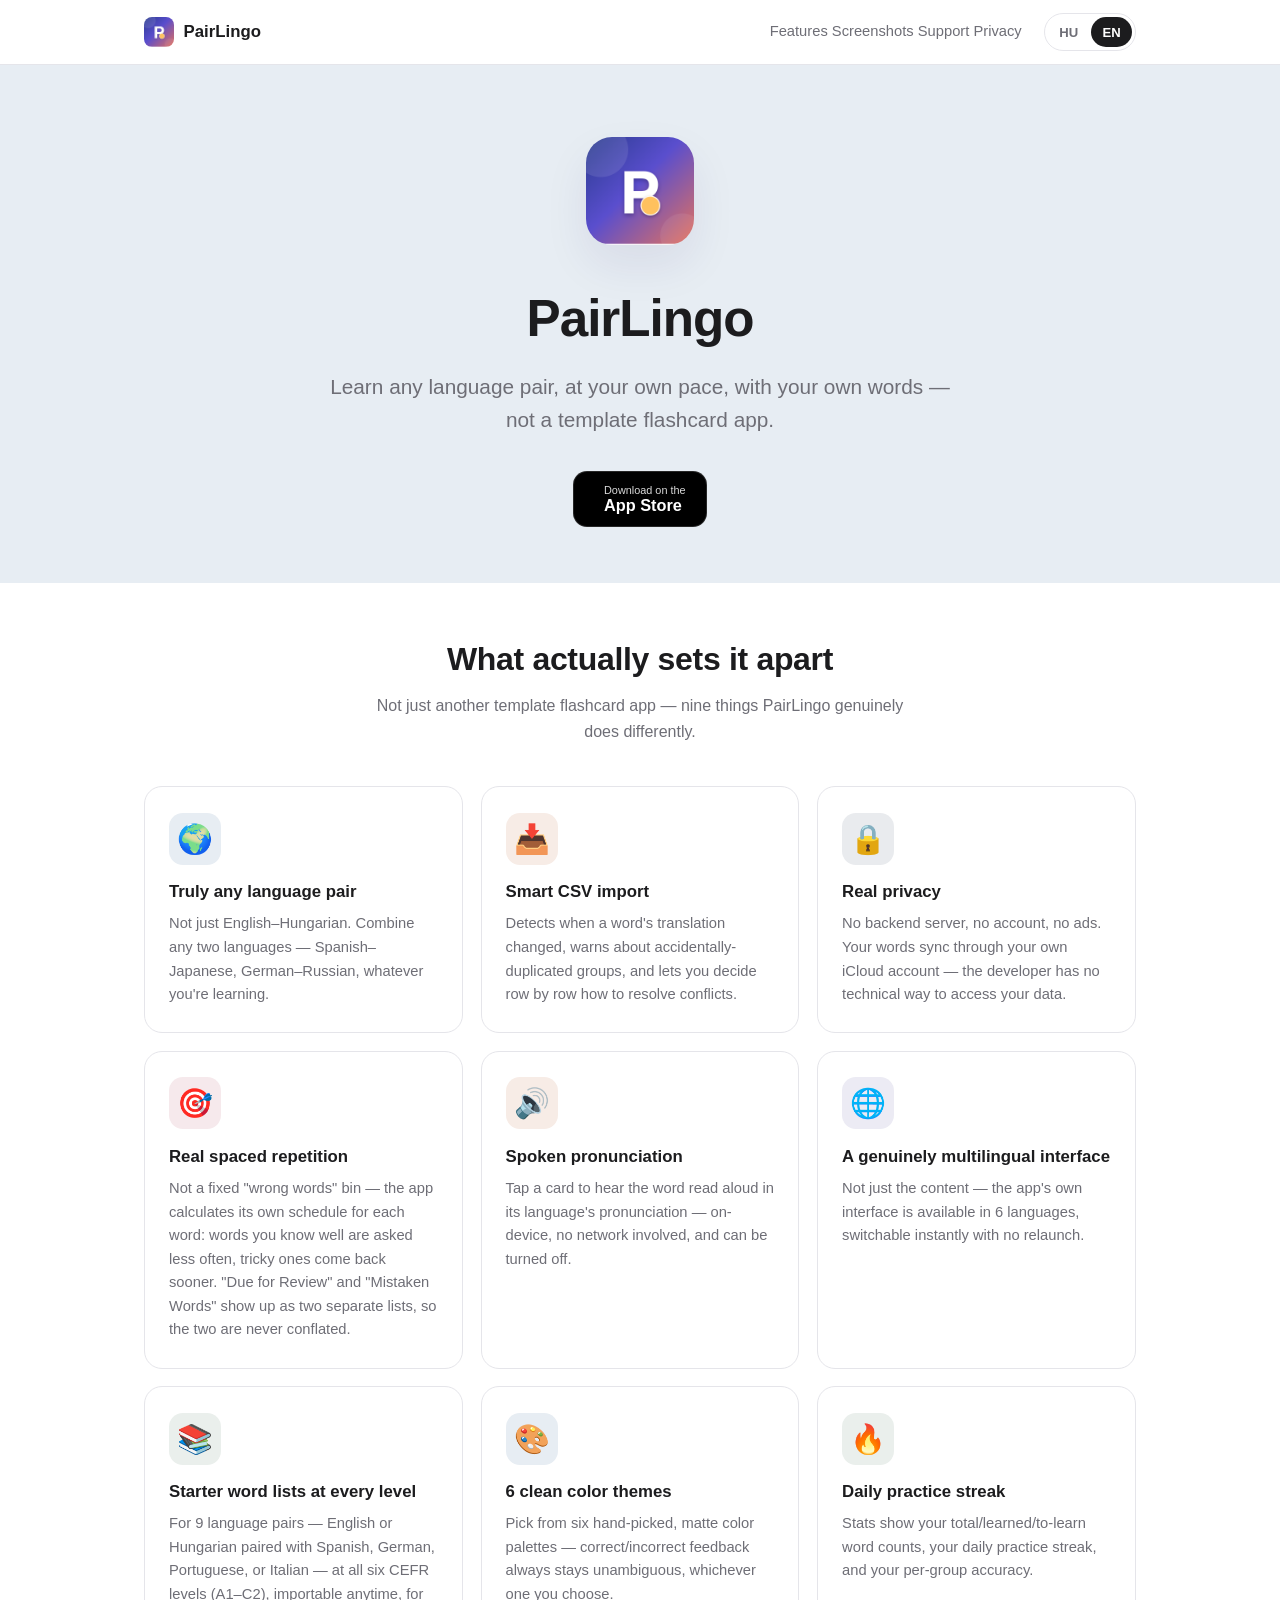
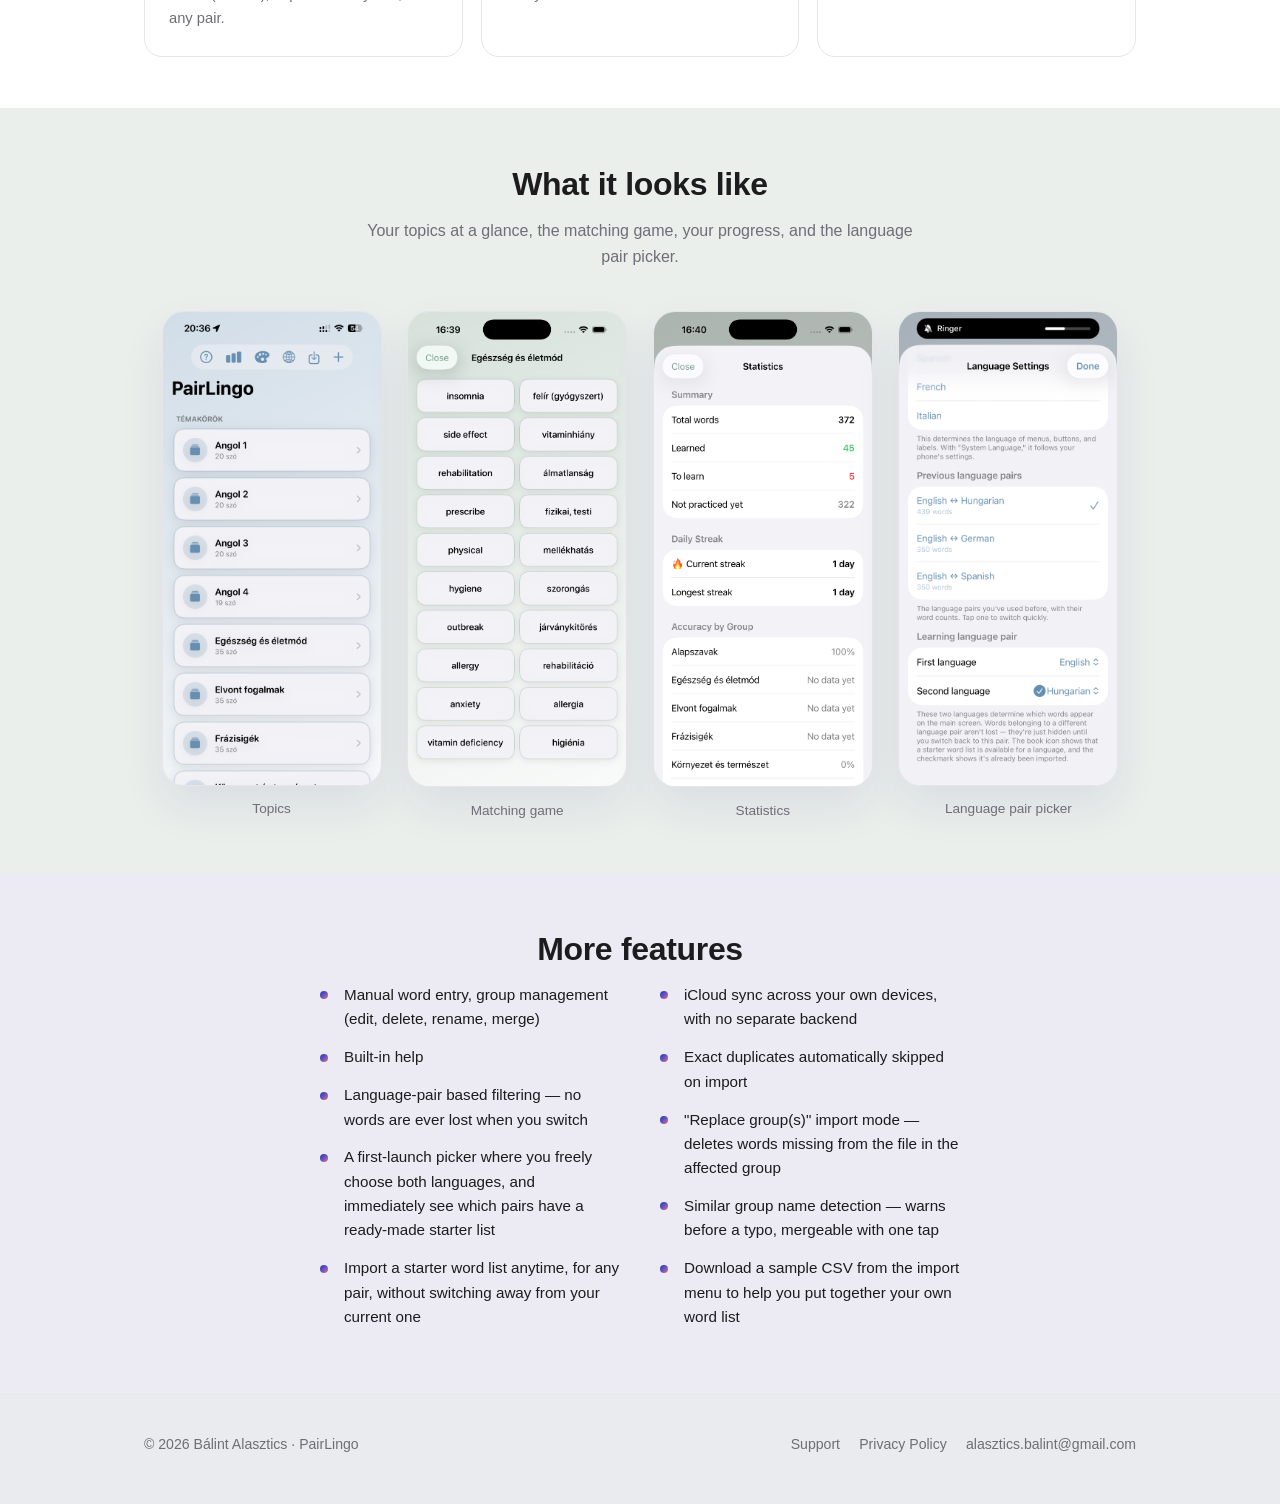
==== index.html @ ece6e03b "Update landing page for 1.3: CEFR levels, dual anchor, anytime import, review split The starter word" ====
<!DOCTYPE html>
<html lang="hu">
<head>
<meta charset="UTF-8">
<meta name="viewport" content="width=device-width, initial-scale=1">
<title>PairLingo — Bármilyen nyelvpár tanulása / Any Language Pair, Your Words</title>
<meta name="description" content="PairLingo: natív iOS szópárosító nyelvtanuló app tetszőleges nyelvpárhoz, saját szavakból. / PairLingo: a native iOS word-matching app for any language pair, built from your own words.">
<link rel="icon" href="assets/icon-1024.png">
<link rel="apple-touch-icon" href="assets/icon-1024.png">
<link rel="stylesheet" href="assets/style.css">
</head>
<body>

<header class="site-header">
  <div class="wrap">
    <a class="brand" href="index.html">
      <img src="assets/icon-1024.png" alt="PairLingo">
      PairLingo
    </a>
    <nav class="site-nav">
      <span class="nav-links">
        <a href="#funkciok"><span data-lang="hu">Funkciók</span><span data-lang="en">Features</span></a>
        <a href="#screenshotok"><span data-lang="hu">Képernyőképek</span><span data-lang="en">Screenshots</span></a>
        <a href="support.html"><span data-lang="hu">Támogatás</span><span data-lang="en">Support</span></a>
        <a href="privacy.html"><span data-lang="hu">Adatvédelem</span><span data-lang="en">Privacy</span></a>
      </span>
      <span class="lang-switch">
        <button data-set-lang="hu">HU</button>
        <button data-set-lang="en">EN</button>
      </span>
    </nav>
  </div>
</header>

<main>

  <section class="hero tint-ocean">
    <div class="wrap">
      <img class="icon" src="assets/icon-1024.png" alt="PairLingo ikon">
      <h1>PairLingo</h1>

      <div data-lang="hu">
        <p class="tagline">Bármilyen nyelvpár tanulása, a saját tempódban, a saját szavaiddal — nem egy sablon szókártya-app.</p>
      </div>
      <div data-lang="en">
        <p class="tagline">Learn any language pair, at your own pace, with your own words — not a template flashcard app.</p>
      </div>

      <div class="badge-row">
        <a class="store-badge" href="https://apps.apple.com/hu/app/pairlingo/id6796365637" target="_blank" rel="noopener">
          <span class="apple-mark"></span>
          <span class="store-text" data-lang="hu">
            <small>Töltsd le</small>
            <strong>az App Store-ból</strong>
          </span>
          <span class="store-text" data-lang="en">
            <small>Download on the</small>
            <strong>App Store</strong>
          </span>
        </a>
      </div>
    </div>
  </section>

  <section id="funkciok">
    <div class="wrap">
      <div data-lang="hu">
        <h2 class="section-title">Amiben tényleg más</h2>
        <p class="section-sub">Nem egy újabb sablon szókártya-app — kilenc dolog, amiben a PairLingo tényleg különbözik.</p>
      </div>
      <div data-lang="en">
        <h2 class="section-title">What actually sets it apart</h2>
        <p class="section-sub">Not just another template flashcard app — nine things PairLingo genuinely does differently.</p>
      </div>

      <div class="feature-grid">
        <div class="feature-card">
          <span class="emoji ocean">🌍</span>
          <div data-lang="hu">
            <h3>Valóban tetszőleges nyelvpár</h3>
            <p>Nem csak angol–magyar. Bármelyik két nyelvet kombinálhatod — spanyol–japán, német–orosz, vagy bármi mást, amit tanulsz.</p>
          </div>
          <div data-lang="en">
            <h3>Truly any language pair</h3>
            <p>Not just English–Hungarian. Combine any two languages — Spanish–Japanese, German–Russian, whatever you're learning.</p>
          </div>
        </div>

        <div class="feature-card">
          <span class="emoji peach">📥</span>
          <div data-lang="hu">
            <h3>Okos CSV-import</h3>
            <p>Felismeri, ha egy szó fordítása megváltozott, figyelmeztet a hasonló nevű duplikált csoportokra, és soronként rád bízza, mit tegyen az ütköző szavakkal.</p>
          </div>
          <div data-lang="en">
            <h3>Smart CSV import</h3>
            <p>Detects when a word's translation changed, warns about accidentally-duplicated groups, and lets you decide row by row how to resolve conflicts.</p>
          </div>
        </div>

        <div class="feature-card">
          <span class="emoji graphite">🔒</span>
          <div data-lang="hu">
            <h3>Igazi adatvédelem</h3>
            <p>Nincs backend szerver, nincs fiókregisztráció, nincs hirdetés. A szavaid a saját iCloud-fiókodban szinkronizálódnak — a fejlesztőnek fizikai lehetősége sincs hozzáférni.</p>
          </div>
          <div data-lang="en">
            <h3>Real privacy</h3>
            <p>No backend server, no account, no ads. Your words sync through your own iCloud account — the developer has no technical way to access your data.</p>
          </div>
        </div>

        <div class="feature-card">
          <span class="emoji rosewood">🎯</span>
          <div data-lang="hu">
            <h3>Valódi térközös ismétlés</h3>
            <p>Nem egy fix "hibás szavak" listát pörget — minden szóhoz saját ütemezést számol: a jól tudott szavakat egyre ritkábban, a nehezen menőket gyakrabban kérdezi vissza. Az "Esedékes ismétlés" és a "Hibázott szavak" külön listában jelenik meg, hogy sose keveredjen a kettő.</p>
          </div>
          <div data-lang="en">
            <h3>Real spaced repetition</h3>
            <p>Not a fixed "wrong words" bin — the app calculates its own schedule for each word: words you know well are asked less often, tricky ones come back sooner. "Due for Review" and "Mistaken Words" show up as two separate lists, so the two are never conflated.</p>
          </div>
        </div>

        <div class="feature-card">
          <span class="emoji peach">🔊</span>
          <div data-lang="hu">
            <h3>Kiejtés-felolvasás</h3>
            <p>Koppints egy kártyára, és az app felolvassa a szót a nyelvének megfelelő kiejtéssel — eszközön, hálózat nélkül, ki- és bekapcsolható.</p>
          </div>
          <div data-lang="en">
            <h3>Spoken pronunciation</h3>
            <p>Tap a card to hear the word read aloud in its language's pronunciation — on-device, no network involved, and can be turned off.</p>
          </div>
        </div>

        <div class="feature-card">
          <span class="emoji lavender">🌐</span>
          <div data-lang="hu">
            <h3>Valódi többnyelvű felület</h3>
            <p>Nemcsak a tananyag — maga az alkalmazás kezelőfelülete is 6 nyelven érhető el, azonnal váltható, újraindítás nélkül.</p>
          </div>
          <div data-lang="en">
            <h3>A genuinely multilingual interface</h3>
            <p>Not just the content — the app's own interface is available in 6 languages, switchable instantly with no relaunch.</p>
          </div>
        </div>

        <div class="feature-card">
          <span class="emoji sage">📚</span>
          <div data-lang="hu">
            <h3>Kész alapszókészletek minden szinten</h3>
            <p>9 nyelvpárhoz — angol vagy magyar párosítva spanyollal, némettel, portugállal vagy olasszal —, mind a hat nyelvvizsga-szinten (A1–C2), bármikor importálható, bármelyik nyelvpárhoz.</p>
          </div>
          <div data-lang="en">
            <h3>Starter word lists at every level</h3>
            <p>For 9 language pairs — English or Hungarian paired with Spanish, German, Portuguese, or Italian — at all six CEFR levels (A1–C2), importable anytime, for any pair.</p>
          </div>
        </div>

        <div class="feature-card">
          <span class="emoji ocean">🎨</span>
          <div data-lang="hu">
            <h3>6 letisztult színtéma</h3>
            <p>Hat kézzel válogatott, matt színpaletta közül választhatsz — a helyes/hibás visszajelzés viszont mindig egyértelmű marad, bármelyiket is választod.</p>
          </div>
          <div data-lang="en">
            <h3>6 clean color themes</h3>
            <p>Pick from six hand-picked, matte color palettes — correct/incorrect feedback always stays unambiguous, whichever one you choose.</p>
          </div>
        </div>

        <div class="feature-card">
          <span class="emoji sage">🔥</span>
          <div data-lang="hu">
            <h3>Napi gyakorlási sorozat</h3>
            <p>A statisztika mutatja az összes/megtanult/tanulandó szavaid számát, a napi gyakorlási sorozatodat, és a csoportonkénti pontosságodat.</p>
          </div>
          <div data-lang="en">
            <h3>Daily practice streak</h3>
            <p>Stats show your total/learned/to-learn word counts, your daily practice streak, and your per-group accuracy.</p>
          </div>
        </div>
      </div>
    </div>
  </section>

  <section id="screenshotok" class="tint-sage">
    <div class="wrap">
      <div data-lang="hu">
        <h2 class="section-title">Így néz ki</h2>
        <p class="section-sub">Témakörök áttekintése, a párosítós játék, a haladásod, és a nyelvpár-választó egy pillantásra.</p>
      </div>
      <div data-lang="en">
        <h2 class="section-title">What it looks like</h2>
        <p class="section-sub">Your topics at a glance, the matching game, your progress, and the language pair picker.</p>
      </div>

      <div class="showcase">
        <figure>
          <img src="screenshots/01-topics.png" alt="Témakörök / Topics">
          <figcaption data-lang="hu">Témakörök</figcaption>
          <figcaption data-lang="en">Topics</figcaption>
        </figure>
        <figure>
          <img src="screenshots/02-game.png" alt="Párosítós játék / Matching game">
          <figcaption data-lang="hu">Párosítós játék</figcaption>
          <figcaption data-lang="en">Matching game</figcaption>
        </figure>
        <figure>
          <img src="screenshots/03-stats.png" alt="Statisztika / Statistics">
          <figcaption data-lang="hu">Statisztika</figcaption>
          <figcaption data-lang="en">Statistics</figcaption>
        </figure>
        <figure>
          <img src="screenshots/04-language-settings.png" alt="Nyelvpár-választás / Language pair picker">
          <figcaption data-lang="hu">Nyelvpár-választás</figcaption>
          <figcaption data-lang="en">Language pair picker</figcaption>
        </figure>
      </div>
    </div>
  </section>

  <section class="tint-lavender">
    <div class="wrap">
      <div data-lang="hu">
        <h2 class="section-title">További funkciók</h2>
      </div>
      <div data-lang="en">
        <h2 class="section-title">More features</h2>
      </div>

      <ul class="more-list" data-lang="hu">
        <li>Kézi szóhozzáadás, csoportkezelés (szerkesztés, törlés, átnevezés, összevonás)</li>
        <li>Beépített súgó</li>
        <li>Nyelvpár-alapú szűrés — semmilyen szavad nem vész el váltáskor</li>
        <li>Induláskori nyelvválasztó, ahol mindkét nyelvet szabadon kiválaszthatod, és rögtön látod, mely párokhoz van kész alapszókészlet</li>
        <li>Kezdő szókészlet importálása bármikor, bármelyik nyelvpárhoz, a jelenlegi váltása nélkül</li>
        <li>iCloud-szinkronizáció a saját eszközeid között, külön backend nélkül</li>
        <li>Pontos duplikátumok automatikus kihagyása importáláskor</li>
        <li>"Csoport(ok) lecserélése" import mód — a fájlból kimaradt szavak törlése az érintett csoportból</li>
        <li>Hasonló csoportnév felismerése — figyelmeztet elgépelés előtt, egy gombbal összevonható</li>
        <li>Minta CSV letölthető az import menüből, hogy könnyebben összeállítsd a saját szólistádat</li>
      </ul>
      <ul class="more-list" data-lang="en">
        <li>Manual word entry, group management (edit, delete, rename, merge)</li>
        <li>Built-in help</li>
        <li>Language-pair based filtering — no words are ever lost when you switch</li>
        <li>A first-launch picker where you freely choose both languages, and immediately see which pairs have a ready-made starter list</li>
        <li>Import a starter word list anytime, for any pair, without switching away from your current one</li>
        <li>iCloud sync across your own devices, with no separate backend</li>
        <li>Exact duplicates automatically skipped on import</li>
        <li>"Replace group(s)" import mode — deletes words missing from the file in the affected group</li>
        <li>Similar group name detection — warns before a typo, mergeable with one tap</li>
        <li>Download a sample CSV from the import menu to help you put together your own word list</li>
      </ul>
    </div>
  </section>

</main>

<footer class="site-footer tint-graphite">
  <div class="wrap">
    <div data-lang="hu">© 2026 Alasztics Bálint · PairLingo</div>
    <div data-lang="en">© 2026 Bálint Alasztics · PairLingo</div>
    <nav>
      <a href="support.html"><span data-lang="hu">Támogatás</span><span data-lang="en">Support</span></a>
      <a href="privacy.html"><span data-lang="hu">Adatvédelem</span><span data-lang="en">Privacy Policy</span></a>
      <a href="mailto:alasztics.balint@gmail.com">alasztics.balint@gmail.com</a>
    </nav>
  </div>
</footer>

<script src="assets/lang.js"></script>
</body>
</html>
---- assets/style.css ----
/* PairLingo — shared site styles */

:root {
  color-scheme: light dark;

  --indigo: #2a3b8f;
  --violet: #5b4fcf;
  --coral: #e8735c;
  --amber: #ffc15e;

  --bg: #ffffff;
  --bg-alt: #f6f6fb;
  --text: #1c1c1e;
  --text-muted: #6e6e76;
  --border: #e5e5ea;
  --card-bg: #ffffff;
  --shadow: 0 20px 45px rgba(42, 30, 100, 0.08);
  --radius-lg: 28px;
  --radius-md: 18px;
  --radius-sm: 12px;

  --brand-gradient: linear-gradient(135deg, var(--indigo) 0%, var(--violet) 45%, var(--coral) 100%);

  /* The app's 6 in-app color themes (AppTheme.swift base RGB values), plus a soft
     pastel "tint" of each (matching the app's own light-mode cardTint blend) —
     used to color different parts of this site the same way the app colors itself. */
  --ocean: #668fb3;      --ocean-tint: #e7edf3;
  --sage: #7a9e87;       --sage-tint: #eaefec;
  --lavender: #8a7dba;   --lavender-tint: #ecebf4;
  --peach: #cc8a61;      --peach-tint: #f7ece6;
  --rosewood: #c4788a;   --rosewood-tint: #f6e9ec;
  --graphite: #788594;   --graphite-tint: #e9ebee;
}

@media (prefers-color-scheme: dark) {
  :root {
    --bg: #0b0b12;
    --bg-alt: #121220;
    --text: #f2f2f7;
    --text-muted: #9a9aa6;
    --border: #26263a;
    --card-bg: #16162590;
    --shadow: 0 20px 45px rgba(0, 0, 0, 0.45);

    /* Same 6 theme colors, tinted dark (matching the app's dark-mode blend). */
    --ocean-tint: #1f2b36;
    --sage-tint: #252f29;
    --lavender-tint: #292638;
    --peach-tint: #3d291d;
    --rosewood-tint: #3b2429;
    --graphite-tint: #24282c;
  }
}

* { box-sizing: border-box; }

html { scroll-behavior: smooth; }

body {
  margin: 0;
  font-family: -apple-system, BlinkMacSystemFont, "SF Pro Text", "Segoe UI", Roboto, sans-serif;
  background: var(--bg);
  color: var(--text);
  line-height: 1.6;
  -webkit-font-smoothing: antialiased;
}

a { color: var(--violet); text-decoration: none; }
a:hover { text-decoration: underline; }

.wrap {
  max-width: 1040px;
  margin: 0 auto;
  padding: 0 1.5rem;
}

.narrow {
  max-width: 760px;
  margin: 0 auto;
  padding: 0 1.5rem;
}

/* Header */

.site-header {
  position: sticky;
  top: 0;
  z-index: 20;
  backdrop-filter: saturate(180%) blur(14px);
  -webkit-backdrop-filter: saturate(180%) blur(14px);
  background: color-mix(in srgb, var(--bg) 82%, transparent);
  border-bottom: 1px solid var(--border);
}

.site-header .wrap {
  display: flex;
  align-items: center;
  justify-content: space-between;
  height: 64px;
  gap: 1rem;
}

.brand {
  display: flex;
  align-items: center;
  gap: 0.6rem;
  font-weight: 700;
  font-size: 1.05rem;
  color: var(--text);
}
.brand:hover { text-decoration: none; }
.brand img { width: 30px; height: 30px; border-radius: 8px; display: block; }

.site-nav {
  display: flex;
  align-items: center;
  gap: 1.4rem;
  font-size: 0.92rem;
}
.site-nav a { color: var(--text-muted); }
.site-nav a:hover { color: var(--text); text-decoration: none; }

.lang-switch {
  display: inline-flex;
  border: 1px solid var(--border);
  border-radius: 999px;
  padding: 3px;
  gap: 2px;
}
.lang-switch button {
  border: none;
  background: transparent;
  color: var(--text-muted);
  font: inherit;
  font-size: 0.82rem;
  font-weight: 600;
  padding: 0.3rem 0.7rem;
  border-radius: 999px;
  cursor: pointer;
}
.lang-switch button.active {
  background: var(--text);
  color: var(--bg);
}

/* Hero */

.hero {
  padding: 4.5rem 0 3.5rem;
  text-align: center;
}

.hero .icon {
  width: 108px;
  height: 108px;
  border-radius: 26px;
  box-shadow: var(--shadow);
  margin-bottom: 1.6rem;
}

.hero h1 {
  font-size: clamp(2.1rem, 5vw, 3.2rem);
  margin: 0 0 0.6rem;
  letter-spacing: -0.02em;
}

.hero .tagline {
  font-size: clamp(1.05rem, 2.4vw, 1.3rem);
  color: var(--text-muted);
  max-width: 620px;
  margin: 0 auto 2.2rem;
}

.badge-row {
  display: flex;
  justify-content: center;
  gap: 0.9rem;
  flex-wrap: wrap;
}

.store-badge {
  display: inline-flex;
  align-items: center;
  gap: 0.6rem;
  background: #000;
  color: #fff !important;
  border-radius: 14px;
  padding: 0.7rem 1.3rem;
  font-weight: 600;
  text-decoration: none !important;
  border: 1px solid rgba(255,255,255,0.15);
}
.store-badge .apple-mark { font-size: 1.5rem; line-height: 1; }
.store-badge .store-text { display: flex; flex-direction: column; align-items: flex-start; line-height: 1.15; }
.store-badge .store-text small { font-size: 0.68rem; font-weight: 500; opacity: 0.85; }
.store-badge .store-text strong { font-size: 1.02rem; }
.store-badge.disabled { opacity: 0.55; cursor: default; pointer-events: none; }

/* Sections */

section { padding: 3.2rem 0; }
section.alt { background: var(--bg-alt); }

/* Section-level tints, cycling through the app's own theme colors. */
.tint-ocean { background: var(--ocean-tint); }
.tint-sage { background: var(--sage-tint); }
.tint-lavender { background: var(--lavender-tint); }
.tint-graphite { background: var(--graphite-tint); }

h2.section-title {
  font-size: clamp(1.5rem, 3vw, 2rem);
  text-align: center;
  margin: 0 0 0.5rem;
  letter-spacing: -0.01em;
}
p.section-sub {
  text-align: center;
  color: var(--text-muted);
  max-width: 560px;
  margin: 0 auto 2.6rem;
}

/* Feature grid */

.feature-grid {
  display: grid;
  grid-template-columns: repeat(3, 1fr);
  gap: 1.1rem;
}
@media (max-width: 900px) {
  .feature-grid { grid-template-columns: repeat(2, 1fr); }
  /* 9 cards don't divide evenly by 2 — stretch the last one so it
     doesn't sit alone, off-center, in its own row. */
  .feature-card:last-child { grid-column: 1 / -1; }
}
@media (max-width: 520px) {
  .feature-grid { grid-template-columns: 1fr; }
  .feature-card:last-child { grid-column: auto; }
}

.feature-card {
  background: var(--card-bg);
  border: 1px solid var(--border);
  border-radius: var(--radius-md);
  padding: 1.6rem 1.5rem;
}
.feature-card .emoji {
  font-size: 1.8rem;
  display: inline-flex;
  width: 52px;
  height: 52px;
  align-items: center;
  justify-content: center;
  border-radius: 14px;
  background: var(--bg-alt);
  margin-bottom: 0.9rem;
}
/* Each card's icon badge takes one of the app's 6 theme colors as its tint. */
.feature-card .emoji.ocean { background: var(--ocean-tint); }
.feature-card .emoji.sage { background: var(--sage-tint); }
.feature-card .emoji.lavender { background: var(--lavender-tint); }
.feature-card .emoji.peach { background: var(--peach-tint); }
.feature-card .emoji.rosewood { background: var(--rosewood-tint); }
.feature-card .emoji.graphite { background: var(--graphite-tint); }
.feature-card h3 {
  font-size: 1.05rem;
  margin: 0 0 0.4rem;
}
.feature-card p {
  font-size: 0.92rem;
  color: var(--text-muted);
  margin: 0;
}

/* Showcase / screenshots */

.showcase {
  display: flex;
  justify-content: center;
  gap: 1.6rem;
  flex-wrap: wrap;
}
.showcase figure {
  margin: 0;
  text-align: center;
}
.showcase img {
  width: 220px;
  border-radius: 22px;
  box-shadow: var(--shadow);
  border: 1px solid var(--border);
  display: block;
}
.showcase figcaption {
  margin-top: 0.8rem;
  font-size: 0.85rem;
  color: var(--text-muted);
}

/* More-features list */

.more-list {
  columns: 2;
  column-gap: 2.5rem;
  max-width: 640px;
  margin: 0 auto;
  padding: 0;
  list-style: none;
}
.more-list li {
  break-inside: avoid;
  margin-bottom: 0.85rem;
  padding-left: 1.5rem;
  position: relative;
  font-size: 0.95rem;
}
.more-list li::before {
  content: "";
  position: absolute;
  left: 0;
  top: 0.55em;
  width: 8px;
  height: 8px;
  border-radius: 50%;
  background: var(--brand-gradient);
}

/* Cards (privacy/support pages) */

.card {
  border: 1px solid var(--border);
  border-radius: var(--radius-md);
  padding: 1.3rem 1.5rem;
  margin: 1.2rem 0;
  background: var(--card-bg);
}

/* Simple content pages (privacy/support) */

.page-header {
  padding: 3rem 0 1rem;
}
.page-header h1 { font-size: 1.9rem; margin-bottom: 0.2rem; }
.page-header .subtitle { color: var(--text-muted); margin-top: 0; }

.content h2 { font-size: 1.25rem; margin-top: 2.2rem; }
.content hr { margin: 3rem 0; border: none; border-top: 1px solid var(--border); }

.back-link { display: inline-block; margin: 1.5rem 0 0; font-size: 0.9rem; }

/* Footer */

footer.site-footer {
  border-top: 1px solid var(--border);
  padding: 2.4rem 0 3rem;
  color: var(--text-muted);
  font-size: 0.88rem;
}
footer.site-footer .wrap {
  display: flex;
  justify-content: space-between;
  align-items: center;
  flex-wrap: wrap;
  gap: 1rem;
}
footer.site-footer nav { display: flex; gap: 1.2rem; }
footer.site-footer a { color: var(--text-muted); }
footer.site-footer a:hover { color: var(--text); }

/* Language visibility — toggled by assets/lang.js via this class, so it always
   wins regardless of any element's own `display` (flex/inline/etc.) rule. */
.lang-hidden { display: none !important; }

@media (max-width: 640px) {
  .site-nav .nav-links { display: none; }
  .more-list { columns: 1; }
}
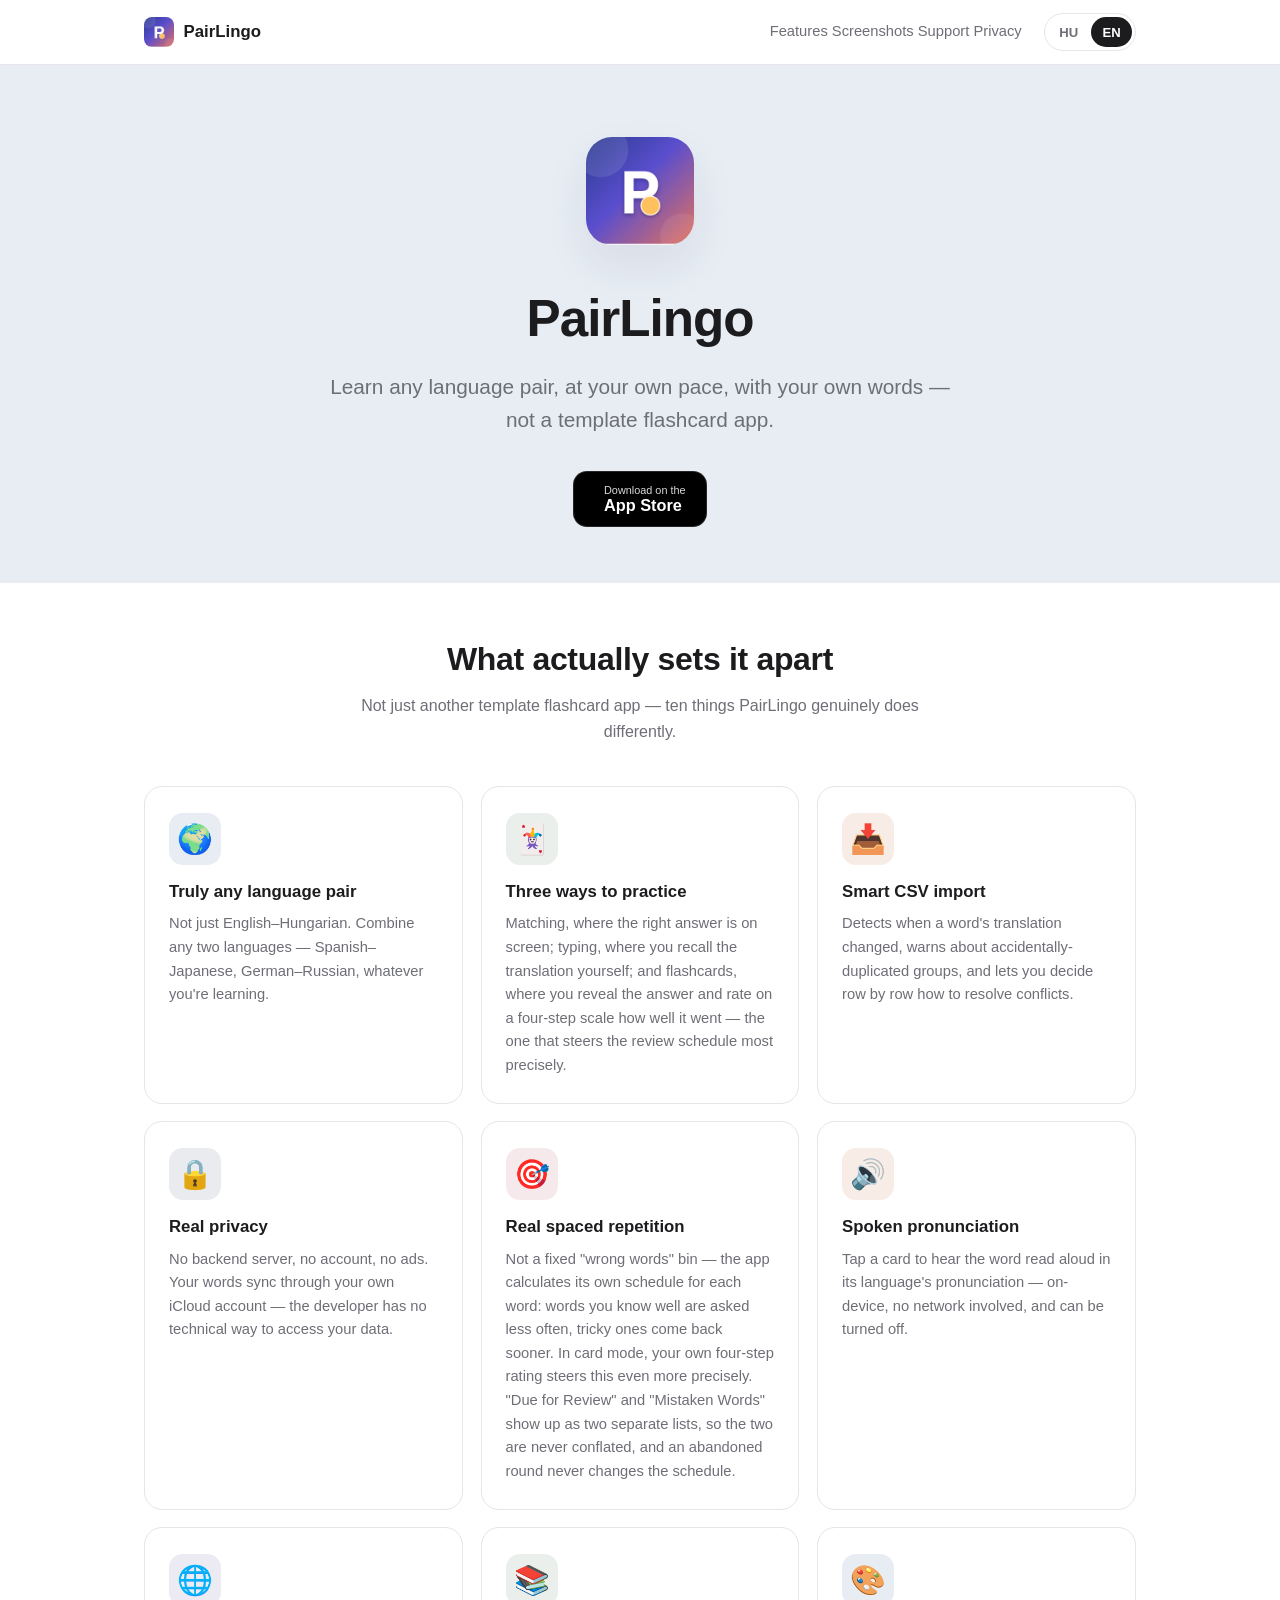
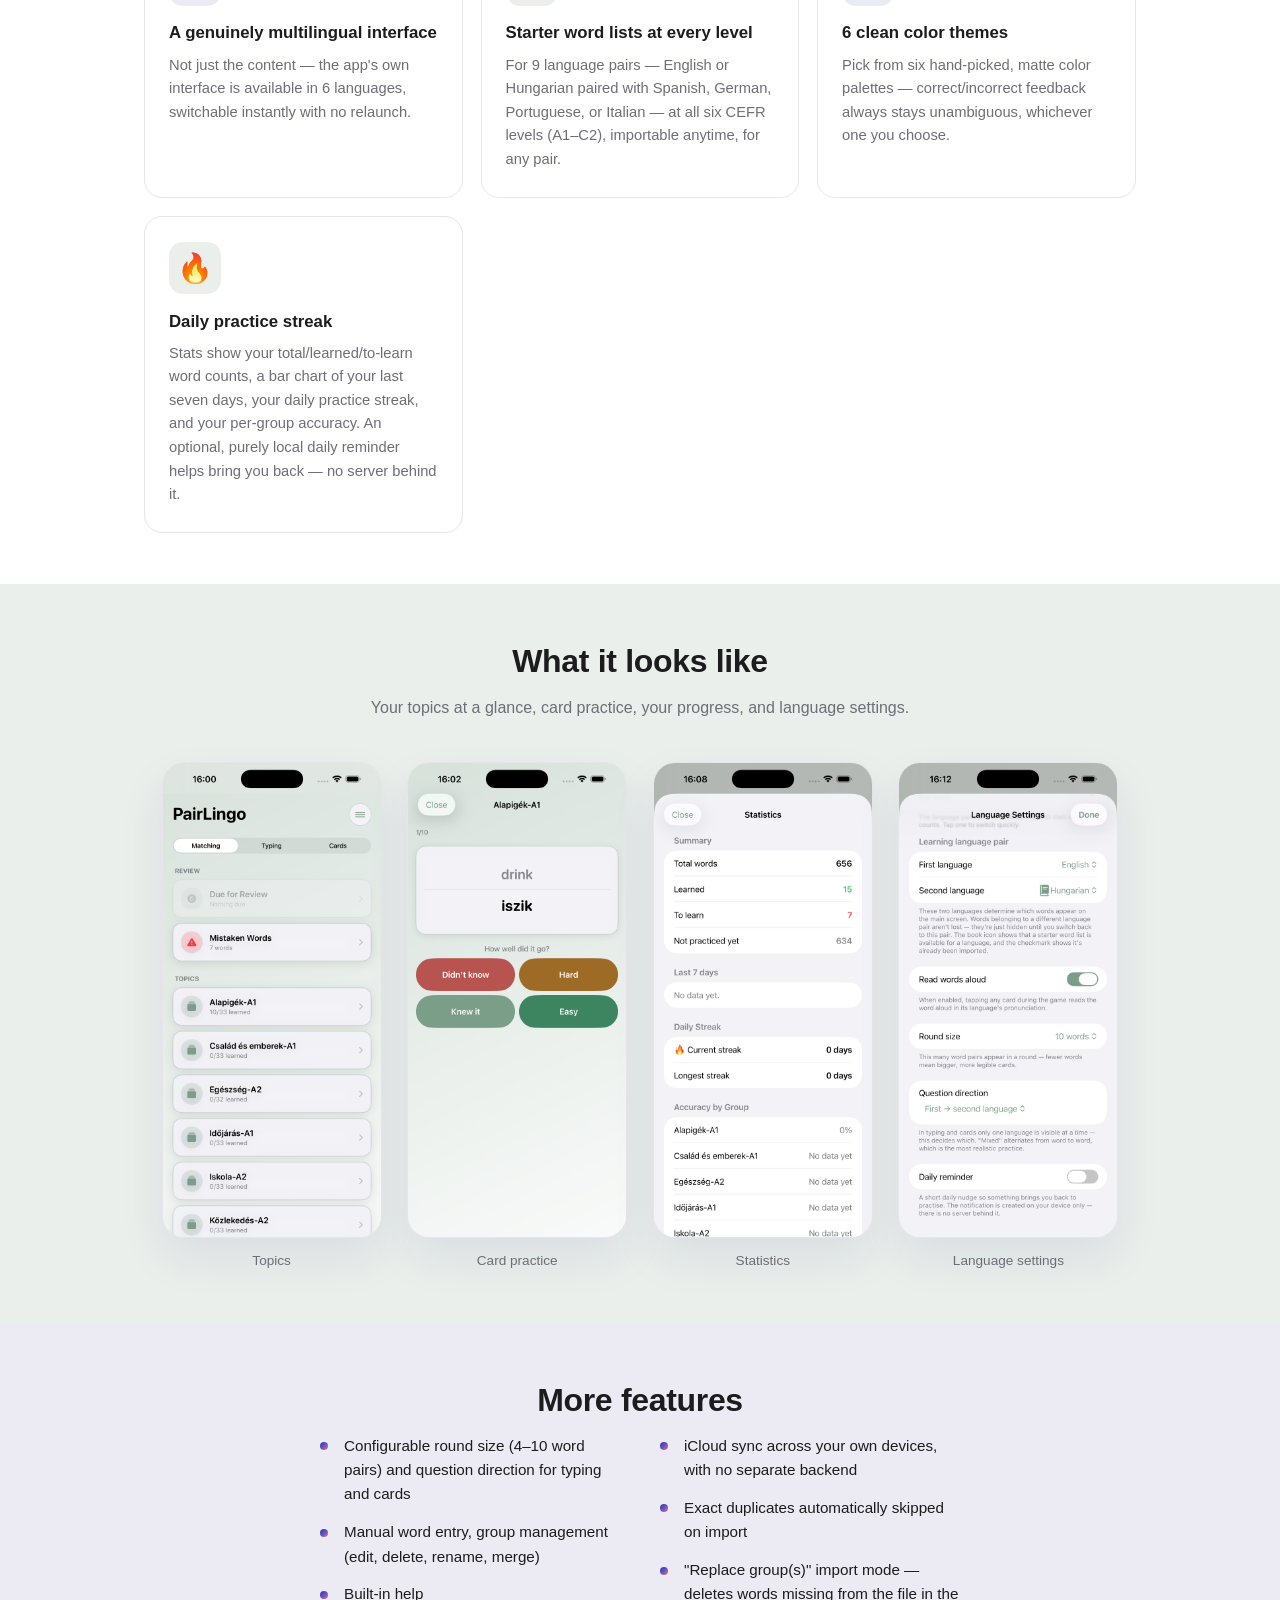
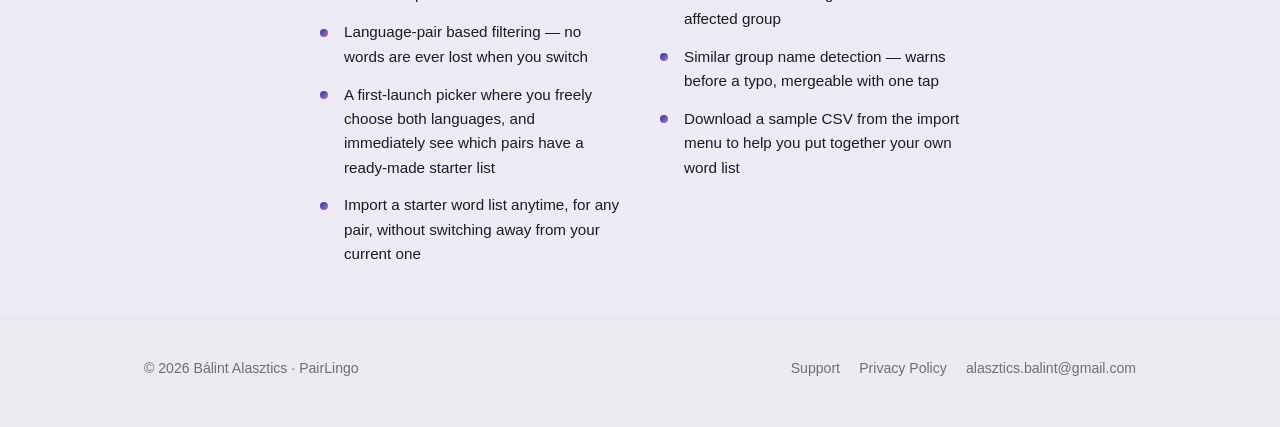
==== commit a45211bc: "Update site and marketing screenshots for 1.4 New feature card for the three practice modes (matchin" ====
--- a/index.html
+++ b/index.html
@@ -66,11 +66,11 @@
     <div class="wrap">
       <div data-lang="hu">
         <h2 class="section-title">Amiben tényleg más</h2>
-        <p class="section-sub">Nem egy újabb sablon szókártya-app — kilenc dolog, amiben a PairLingo tényleg különbözik.</p>
+        <p class="section-sub">Nem egy újabb sablon szókártya-app — tíz dolog, amiben a PairLingo tényleg különbözik.</p>
       </div>
       <div data-lang="en">
         <h2 class="section-title">What actually sets it apart</h2>
-        <p class="section-sub">Not just another template flashcard app — nine things PairLingo genuinely does differently.</p>
+        <p class="section-sub">Not just another template flashcard app — ten things PairLingo genuinely does differently.</p>
       </div>
 
       <div class="feature-grid">
@@ -87,6 +87,18 @@
         </div>
 
         <div class="feature-card">
+          <span class="emoji sage">🃏</span>
+          <div data-lang="hu">
+            <h3>Háromféle gyakorlás</h3>
+            <p>Párosítás, ahol a helyes válasz ott van a képernyőn; gépelés, ahol magadnak kell előhívnod a fordítást; és kártyák, ahol megnézed a megoldást, majd magad értékeled négy fokozaton, mennyire ment — ez utóbbi vezérli legfinomabban az ismétlési ütemezést.</p>
+          </div>
+          <div data-lang="en">
+            <h3>Three ways to practice</h3>
+            <p>Matching, where the right answer is on screen; typing, where you recall the translation yourself; and flashcards, where you reveal the answer and rate on a four-step scale how well it went — the one that steers the review schedule most precisely.</p>
+          </div>
+        </div>
+
+        <div class="feature-card">
           <span class="emoji peach">📥</span>
           <div data-lang="hu">
             <h3>Okos CSV-import</h3>
@@ -114,11 +126,11 @@
           <span class="emoji rosewood">🎯</span>
           <div data-lang="hu">
             <h3>Valódi térközös ismétlés</h3>
-            <p>Nem egy fix "hibás szavak" listát pörget — minden szóhoz saját ütemezést számol: a jól tudott szavakat egyre ritkábban, a nehezen menőket gyakrabban kérdezi vissza. Az "Esedékes ismétlés" és a "Hibázott szavak" külön listában jelenik meg, hogy sose keveredjen a kettő.</p>
+            <p>Nem egy fix "hibás szavak" listát pörget — minden szóhoz saját ütemezést számol: a jól tudott szavakat egyre ritkábban, a nehezen menőket gyakrabban kérdezi vissza. Kártyás módban a négyfokozatú saját értékelésed még finomabban vezérli ezt. Az "Esedékes ismétlés" és a "Hibázott szavak" külön listában jelenik meg, hogy sose keveredjen a kettő, és egy félbehagyott kör sosem módosítja az ütemezést.</p>
           </div>
           <div data-lang="en">
             <h3>Real spaced repetition</h3>
-            <p>Not a fixed "wrong words" bin — the app calculates its own schedule for each word: words you know well are asked less often, tricky ones come back sooner. "Due for Review" and "Mistaken Words" show up as two separate lists, so the two are never conflated.</p>
+            <p>Not a fixed "wrong words" bin — the app calculates its own schedule for each word: words you know well are asked less often, tricky ones come back sooner. In card mode, your own four-step rating steers this even more precisely. "Due for Review" and "Mistaken Words" show up as two separate lists, so the two are never conflated, and an abandoned round never changes the schedule.</p>
           </div>
         </div>
 
@@ -174,11 +186,11 @@
           <span class="emoji sage">🔥</span>
           <div data-lang="hu">
             <h3>Napi gyakorlási sorozat</h3>
-            <p>A statisztika mutatja az összes/megtanult/tanulandó szavaid számát, a napi gyakorlási sorozatodat, és a csoportonkénti pontosságodat.</p>
+            <p>A statisztika mutatja az összes/megtanult/tanulandó szavaid számát, egy oszlopdiagramot az elmúlt hét napodról, a napi gyakorlási sorozatodat, és a csoportonkénti pontosságodat. Egy opcionális, tisztán helyi napi emlékeztető segít visszatérni — nincs mögötte szerver.</p>
           </div>
           <div data-lang="en">
             <h3>Daily practice streak</h3>
-            <p>Stats show your total/learned/to-learn word counts, your daily practice streak, and your per-group accuracy.</p>
+            <p>Stats show your total/learned/to-learn word counts, a bar chart of your last seven days, your daily practice streak, and your per-group accuracy. An optional, purely local daily reminder helps bring you back — no server behind it.</p>
           </div>
         </div>
       </div>
@@ -189,11 +201,11 @@
     <div class="wrap">
       <div data-lang="hu">
         <h2 class="section-title">Így néz ki</h2>
-        <p class="section-sub">Témakörök áttekintése, a párosítós játék, a haladásod, és a nyelvpár-választó egy pillantásra.</p>
+        <p class="section-sub">Témakörök áttekintése, a kártyás gyakorlás, a haladásod, és a nyelvi beállítások egy pillantásra.</p>
       </div>
       <div data-lang="en">
         <h2 class="section-title">What it looks like</h2>
-        <p class="section-sub">Your topics at a glance, the matching game, your progress, and the language pair picker.</p>
+        <p class="section-sub">Your topics at a glance, card practice, your progress, and language settings.</p>
       </div>
 
       <div class="showcase">
@@ -203,9 +215,9 @@
           <figcaption data-lang="en">Topics</figcaption>
         </figure>
         <figure>
-          <img src="screenshots/02-game.png" alt="Párosítós játék / Matching game">
-          <figcaption data-lang="hu">Párosítós játék</figcaption>
-          <figcaption data-lang="en">Matching game</figcaption>
+          <img src="screenshots/02-game.png" alt="Kártyás gyakorlás / Card practice">
+          <figcaption data-lang="hu">Kártyás gyakorlás</figcaption>
+          <figcaption data-lang="en">Card practice</figcaption>
         </figure>
         <figure>
           <img src="screenshots/03-stats.png" alt="Statisztika / Statistics">
@@ -213,9 +225,9 @@
           <figcaption data-lang="en">Statistics</figcaption>
         </figure>
         <figure>
-          <img src="screenshots/04-language-settings.png" alt="Nyelvpár-választás / Language pair picker">
-          <figcaption data-lang="hu">Nyelvpár-választás</figcaption>
-          <figcaption data-lang="en">Language pair picker</figcaption>
+          <img src="screenshots/04-language-settings.png" alt="Nyelvi beállítások / Language settings">
+          <figcaption data-lang="hu">Nyelvi beállítások</figcaption>
+          <figcaption data-lang="en">Language settings</figcaption>
         </figure>
       </div>
     </div>
@@ -231,6 +243,7 @@
       </div>
 
       <ul class="more-list" data-lang="hu">
+        <li>Beállítható kör-méret (4–10 szópár) és kérdezés-irány gépelésnél és kártyáknál</li>
         <li>Kézi szóhozzáadás, csoportkezelés (szerkesztés, törlés, átnevezés, összevonás)</li>
         <li>Beépített súgó</li>
         <li>Nyelvpár-alapú szűrés — semmilyen szavad nem vész el váltáskor</li>
@@ -243,6 +256,7 @@
         <li>Minta CSV letölthető az import menüből, hogy könnyebben összeállítsd a saját szólistádat</li>
       </ul>
       <ul class="more-list" data-lang="en">
+        <li>Configurable round size (4–10 word pairs) and question direction for typing and cards</li>
         <li>Manual word entry, group management (edit, delete, rename, merge)</li>
         <li>Built-in help</li>
         <li>Language-pair based filtering — no words are ever lost when you switch</li>
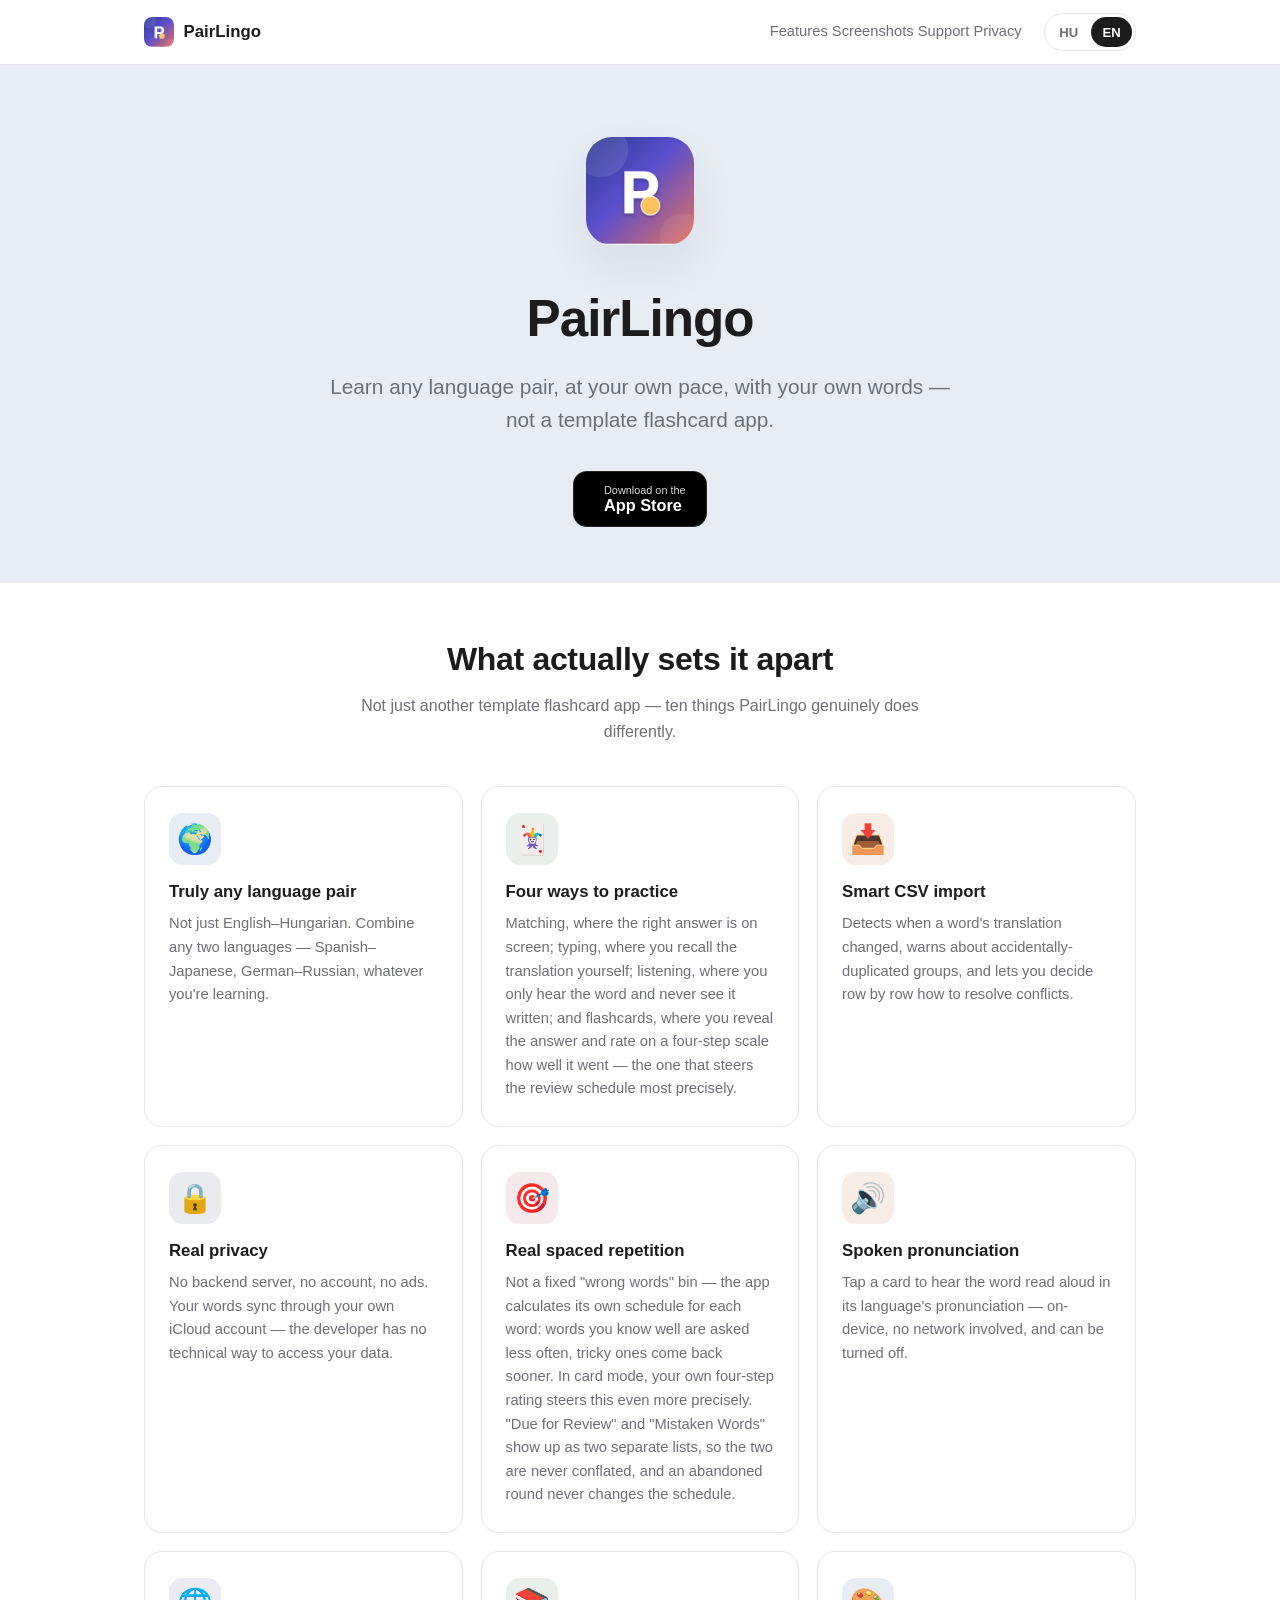
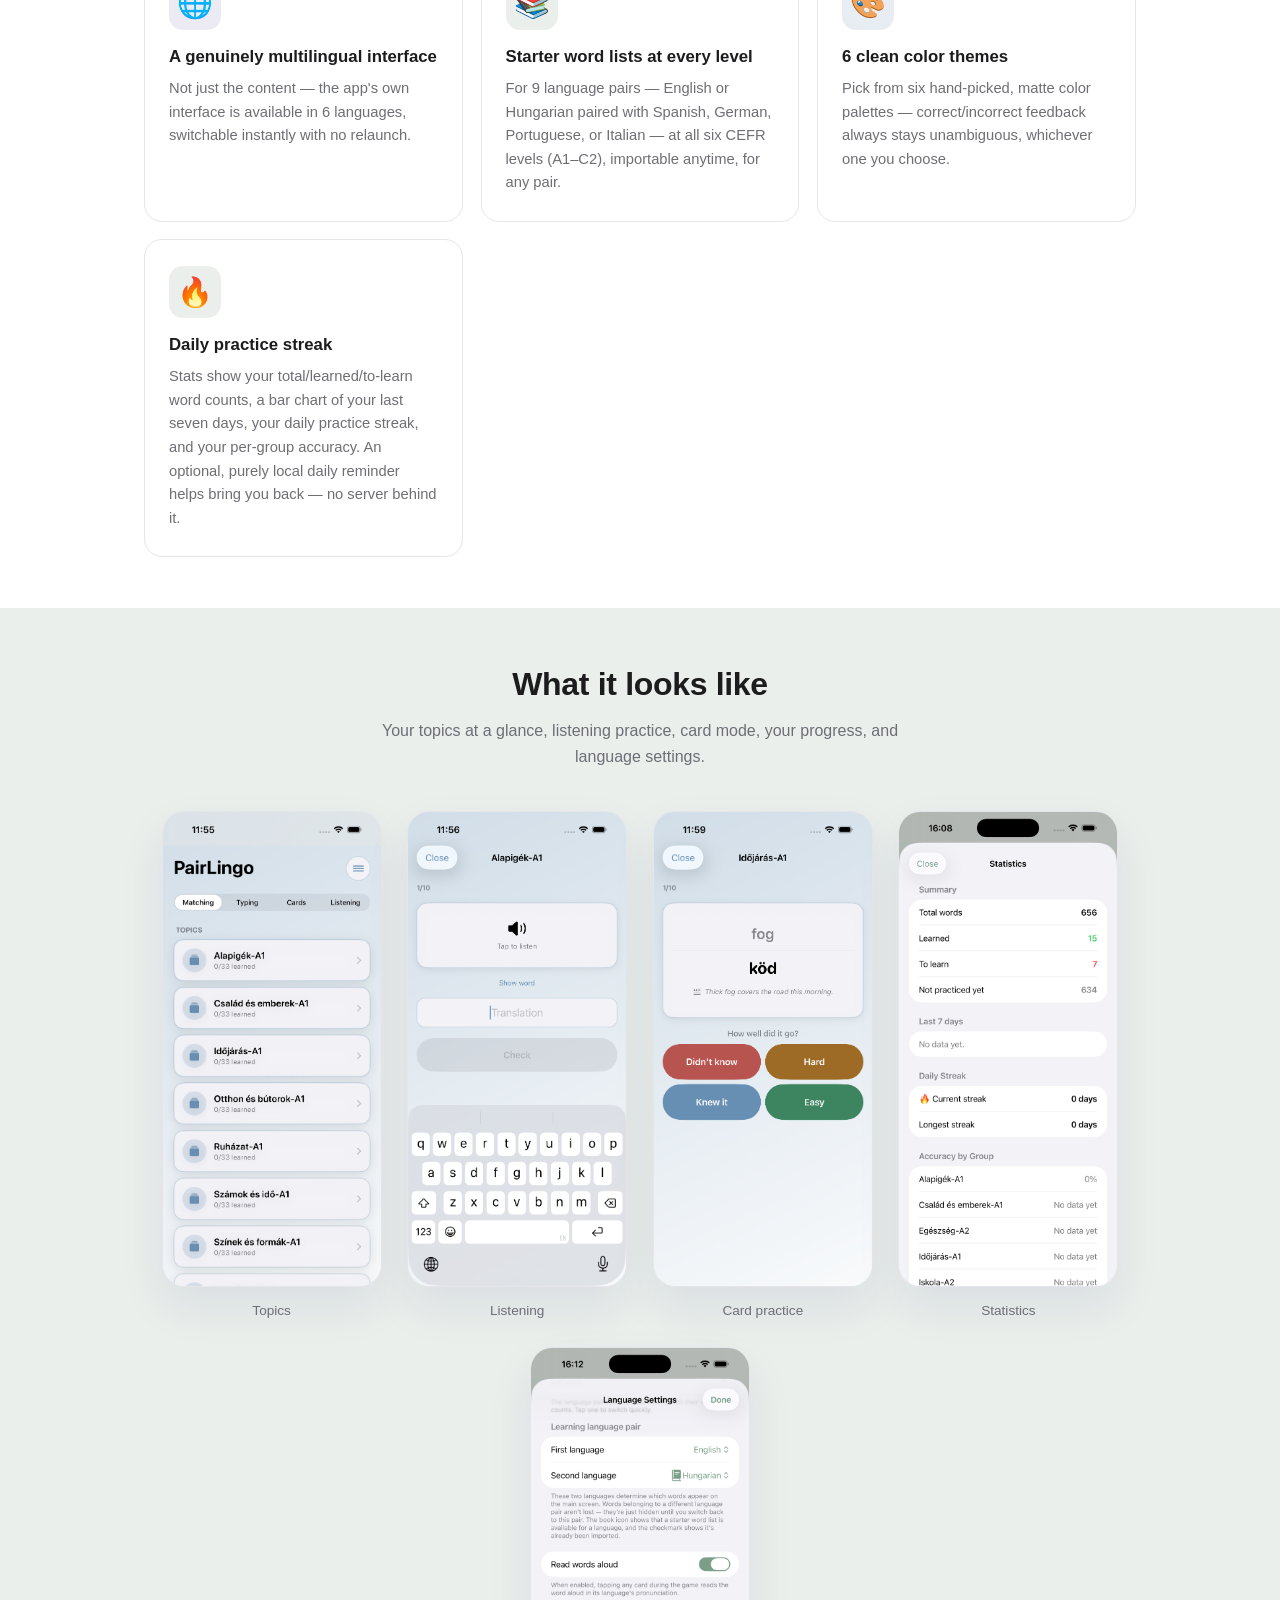
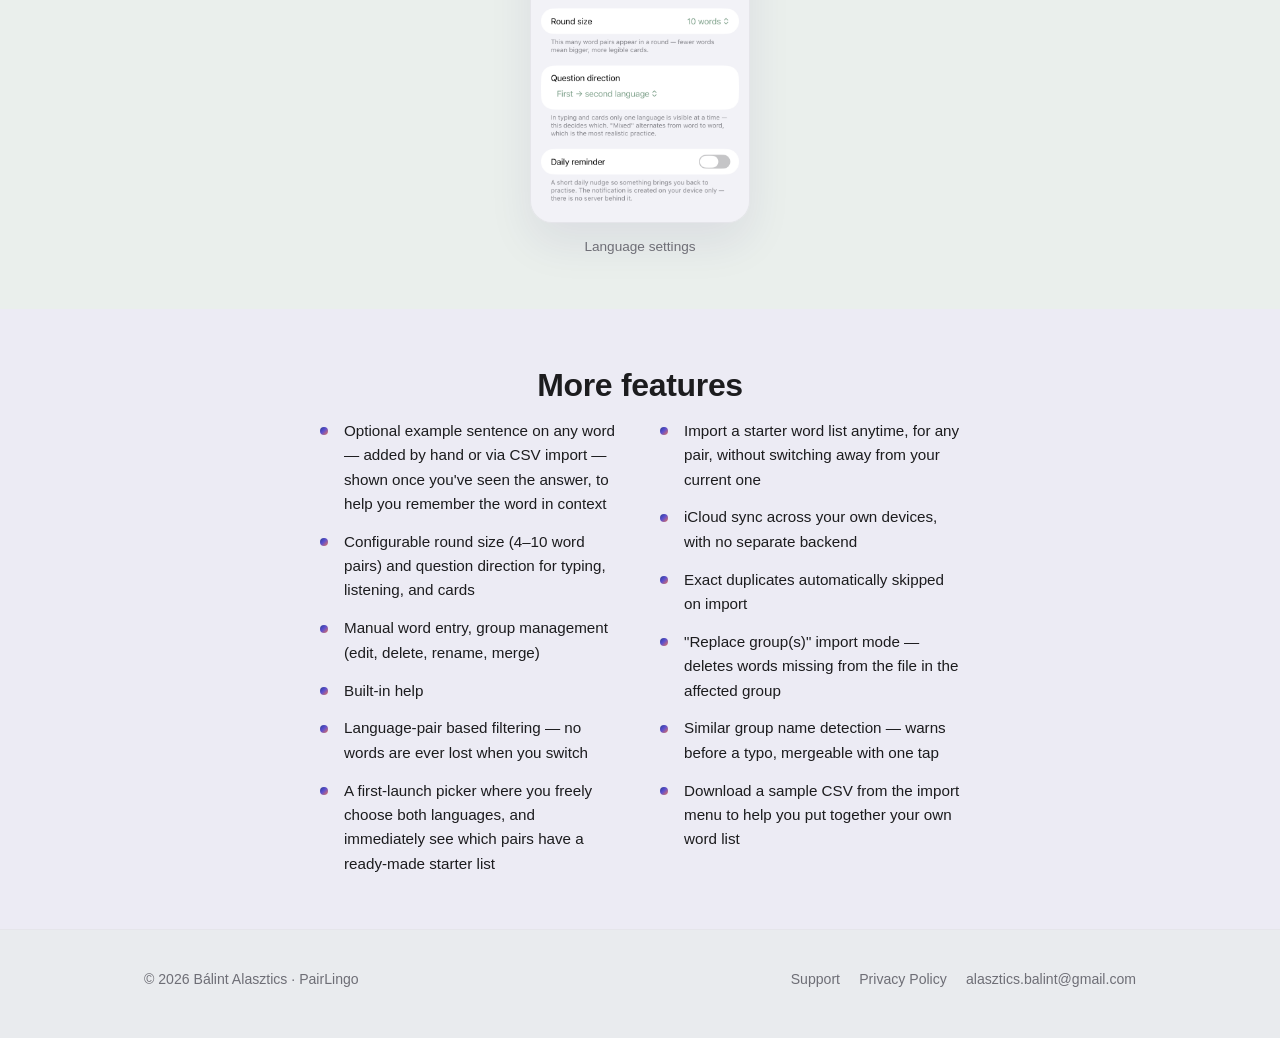
==== commit 4711f0f6: "Update site for 1.5: Listening mode and example sentences The site was still describing three practi" ====
--- a/index.html
+++ b/index.html
@@ -89,12 +89,12 @@
         <div class="feature-card">
           <span class="emoji sage">🃏</span>
           <div data-lang="hu">
-            <h3>Háromféle gyakorlás</h3>
-            <p>Párosítás, ahol a helyes válasz ott van a képernyőn; gépelés, ahol magadnak kell előhívnod a fordítást; és kártyák, ahol megnézed a megoldást, majd magad értékeled négy fokozaton, mennyire ment — ez utóbbi vezérli legfinomabban az ismétlési ütemezést.</p>
-          </div>
-          <div data-lang="en">
-            <h3>Three ways to practice</h3>
-            <p>Matching, where the right answer is on screen; typing, where you recall the translation yourself; and flashcards, where you reveal the answer and rate on a four-step scale how well it went — the one that steers the review schedule most precisely.</p>
+            <h3>Négyféle gyakorlás</h3>
+            <p>Párosítás, ahol a helyes válasz ott van a képernyőn; gépelés, ahol magadnak kell előhívnod a fordítást; hallás, ahol a szót csak hallod, sosem látod kiírva; és kártyák, ahol megnézed a megoldást, majd magad értékeled négy fokozaton, mennyire ment — ez utóbbi vezérli legfinomabban az ismétlési ütemezést.</p>
+          </div>
+          <div data-lang="en">
+            <h3>Four ways to practice</h3>
+            <p>Matching, where the right answer is on screen; typing, where you recall the translation yourself; listening, where you only hear the word and never see it written; and flashcards, where you reveal the answer and rate on a four-step scale how well it went — the one that steers the review schedule most precisely.</p>
           </div>
         </div>
 
@@ -201,11 +201,11 @@
     <div class="wrap">
       <div data-lang="hu">
         <h2 class="section-title">Így néz ki</h2>
-        <p class="section-sub">Témakörök áttekintése, a kártyás gyakorlás, a haladásod, és a nyelvi beállítások egy pillantásra.</p>
+        <p class="section-sub">Témakörök áttekintése, hallás utáni gyakorlás, a kártyás mód, a haladásod, és a nyelvi beállítások egy pillantásra.</p>
       </div>
       <div data-lang="en">
         <h2 class="section-title">What it looks like</h2>
-        <p class="section-sub">Your topics at a glance, card practice, your progress, and language settings.</p>
+        <p class="section-sub">Your topics at a glance, listening practice, card mode, your progress, and language settings.</p>
       </div>
 
       <div class="showcase">
@@ -215,7 +215,12 @@
           <figcaption data-lang="en">Topics</figcaption>
         </figure>
         <figure>
-          <img src="screenshots/02-game.png" alt="Kártyás gyakorlás / Card practice">
+          <img src="screenshots/05-listening.png" alt="Hallás utáni gyakorlás / Listening mode">
+          <figcaption data-lang="hu">Hallás</figcaption>
+          <figcaption data-lang="en">Listening</figcaption>
+        </figure>
+        <figure>
+          <img src="screenshots/02-game.png" alt="Kártyás gyakorlás, példamondattal / Card practice, with example sentence">
           <figcaption data-lang="hu">Kártyás gyakorlás</figcaption>
           <figcaption data-lang="en">Card practice</figcaption>
         </figure>
@@ -243,7 +248,8 @@
       </div>
 
       <ul class="more-list" data-lang="hu">
-        <li>Beállítható kör-méret (4–10 szópár) és kérdezés-irány gépelésnél és kártyáknál</li>
+        <li>Opcionális példamondat bármelyik szóhoz — kézzel vagy CSV-importtal —, ami a megoldás megnézése után jelenik meg, hogy segítsen megjegyezni a szót kontextusban</li>
+        <li>Beállítható kör-méret (4–10 szópár) és kérdezés-irány gépelésnél, hallásnál és kártyáknál</li>
         <li>Kézi szóhozzáadás, csoportkezelés (szerkesztés, törlés, átnevezés, összevonás)</li>
         <li>Beépített súgó</li>
         <li>Nyelvpár-alapú szűrés — semmilyen szavad nem vész el váltáskor</li>
@@ -256,7 +262,8 @@
         <li>Minta CSV letölthető az import menüből, hogy könnyebben összeállítsd a saját szólistádat</li>
       </ul>
       <ul class="more-list" data-lang="en">
-        <li>Configurable round size (4–10 word pairs) and question direction for typing and cards</li>
+        <li>Optional example sentence on any word — added by hand or via CSV import — shown once you've seen the answer, to help you remember the word in context</li>
+        <li>Configurable round size (4–10 word pairs) and question direction for typing, listening, and cards</li>
         <li>Manual word entry, group management (edit, delete, rename, merge)</li>
         <li>Built-in help</li>
         <li>Language-pair based filtering — no words are ever lost when you switch</li>
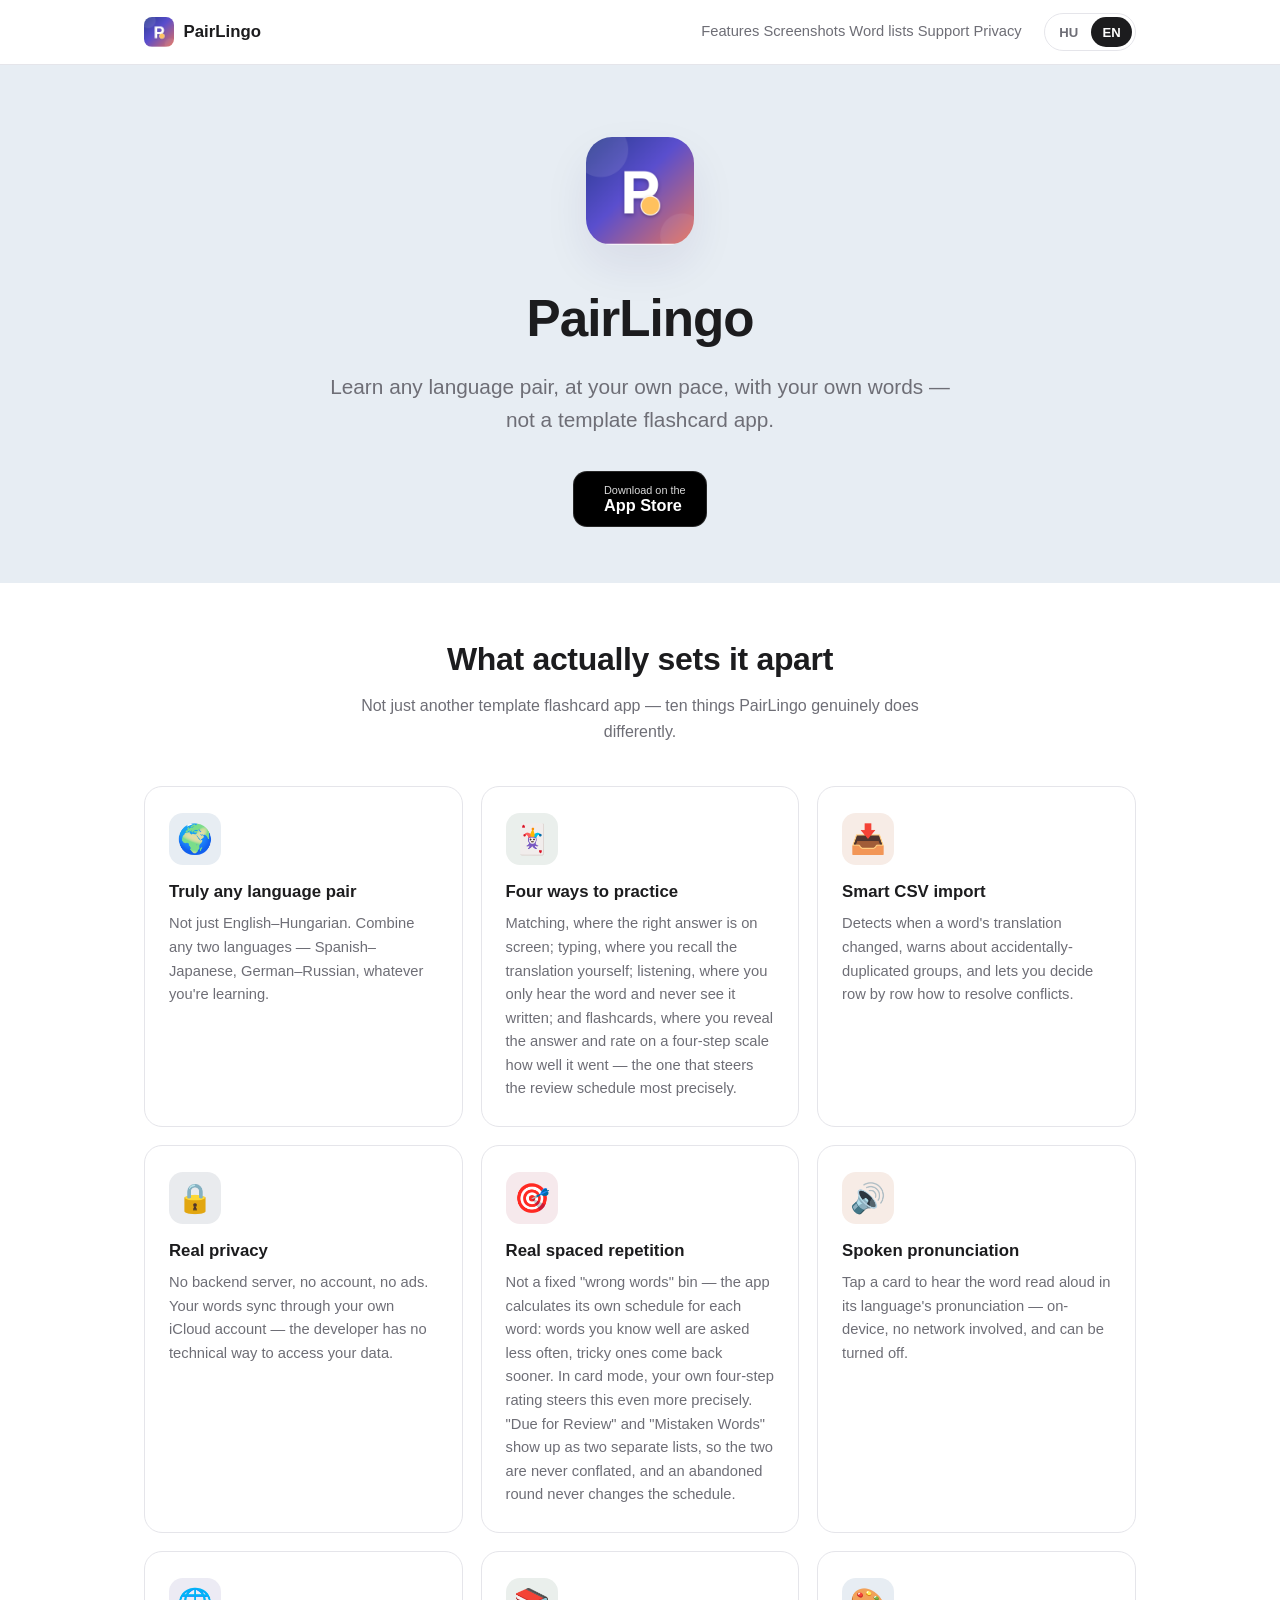
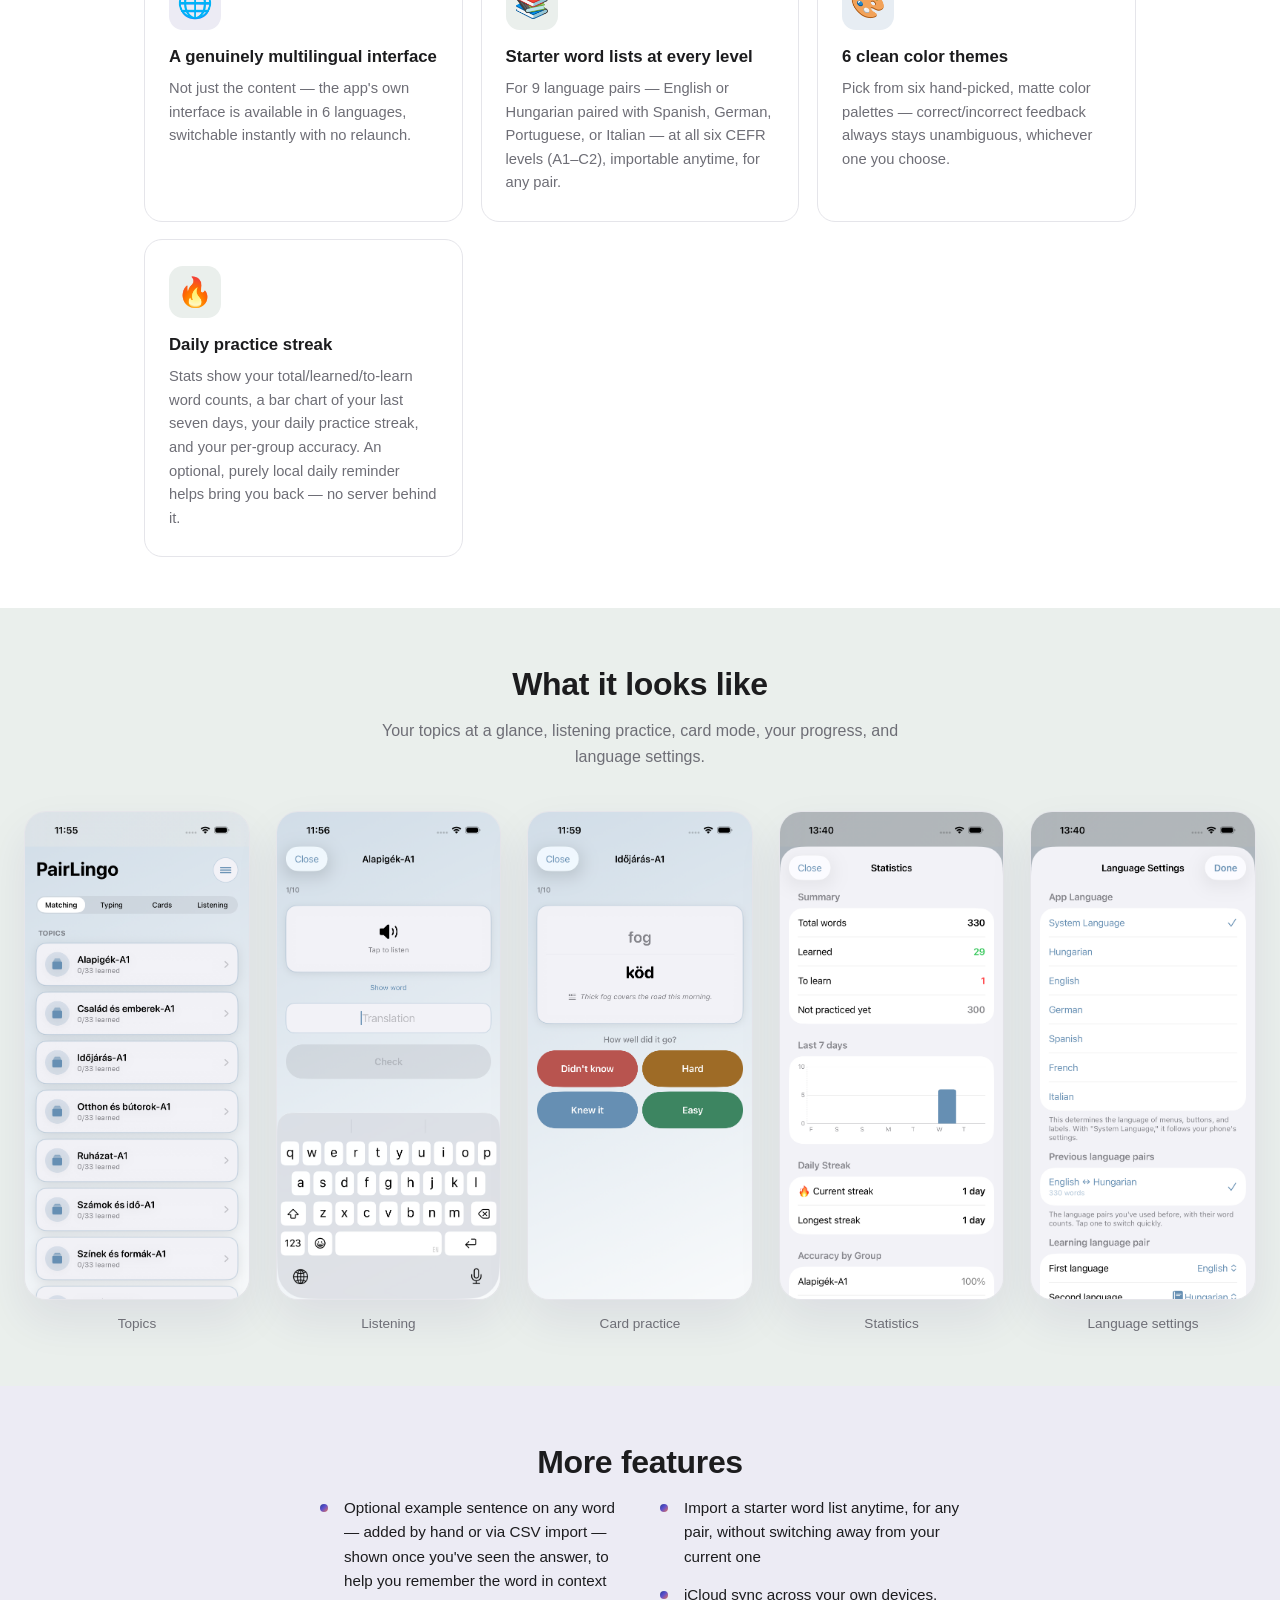
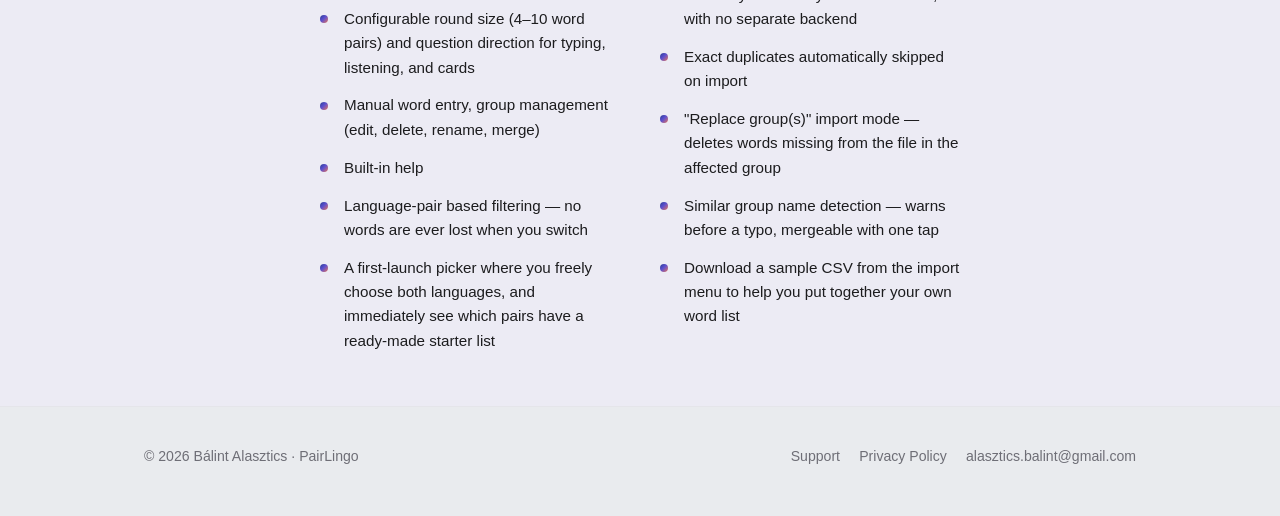
==== commit c5733a46: "Add community word-list sharing (GitHub-native, no backend) A static site can't accept file uploads " ====
--- a/index.html
+++ b/index.html
@@ -21,6 +21,7 @@
       <span class="nav-links">
         <a href="#funkciok"><span data-lang="hu">Funkciók</span><span data-lang="en">Features</span></a>
         <a href="#screenshotok"><span data-lang="hu">Képernyőképek</span><span data-lang="en">Screenshots</span></a>
+        <a href="word-lists.html"><span data-lang="hu">Szókészletek</span><span data-lang="en">Word lists</span></a>
         <a href="support.html"><span data-lang="hu">Támogatás</span><span data-lang="en">Support</span></a>
         <a href="privacy.html"><span data-lang="hu">Adatvédelem</span><span data-lang="en">Privacy</span></a>
       </span>
--- a/assets/style.css
+++ b/assets/style.css
@@ -274,18 +274,31 @@
 
 /* Showcase / screenshots */
 
+/* Wider than the site's standard 1040px .wrap: five phone screenshots side by
+   side need more room, and a fixed-width row inside the narrower wrap either
+   wraps awkwardly (an orphaned last image, centered, on its own half-empty
+   row) or leaves the section looking narrow on a wide desktop viewport. */
+#screenshotok .wrap {
+  max-width: 1320px;
+}
+
 .showcase {
-  display: flex;
-  justify-content: center;
+  display: grid;
+  grid-template-columns: repeat(5, 1fr);
   gap: 1.6rem;
-  flex-wrap: wrap;
+}
+@media (max-width: 900px) {
+  .showcase { grid-template-columns: repeat(3, 1fr); }
+}
+@media (max-width: 560px) {
+  .showcase { grid-template-columns: repeat(2, 1fr); }
 }
 .showcase figure {
   margin: 0;
   text-align: center;
 }
 .showcase img {
-  width: 220px;
+  width: 100%;
   border-radius: 22px;
   box-shadow: var(--shadow);
   border: 1px solid var(--border);
@@ -375,3 +388,49 @@
   .site-nav .nav-links { display: none; }
   .more-list { columns: 1; }
 }
+
+/* Word-list sharing page */
+
+.btn-primary {
+  display: inline-flex;
+  align-items: center;
+  gap: 0.5rem;
+  background: var(--brand-gradient);
+  color: #fff !important;
+  border-radius: 14px;
+  padding: 0.8rem 1.4rem;
+  font-weight: 600;
+  text-decoration: none !important;
+}
+.btn-primary:hover { opacity: 0.92; }
+
+.note {
+  font-size: 0.85rem;
+  color: var(--text-muted);
+  margin-top: 0.8rem;
+}
+
+.wordlist-table {
+  width: 100%;
+  border-collapse: collapse;
+  margin-top: 0.5rem;
+}
+.wordlist-table td {
+  padding: 0.7rem 0;
+  border-bottom: 1px solid var(--border);
+  vertical-align: middle;
+}
+.wordlist-table td.wl-size {
+  color: var(--text-muted);
+  font-size: 0.85rem;
+  text-align: right;
+  white-space: nowrap;
+  padding-left: 1rem;
+}
+.wordlist-table a.wl-download {
+  font-weight: 600;
+}
+.wordlist-status {
+  color: var(--text-muted);
+  font-size: 0.92rem;
+}
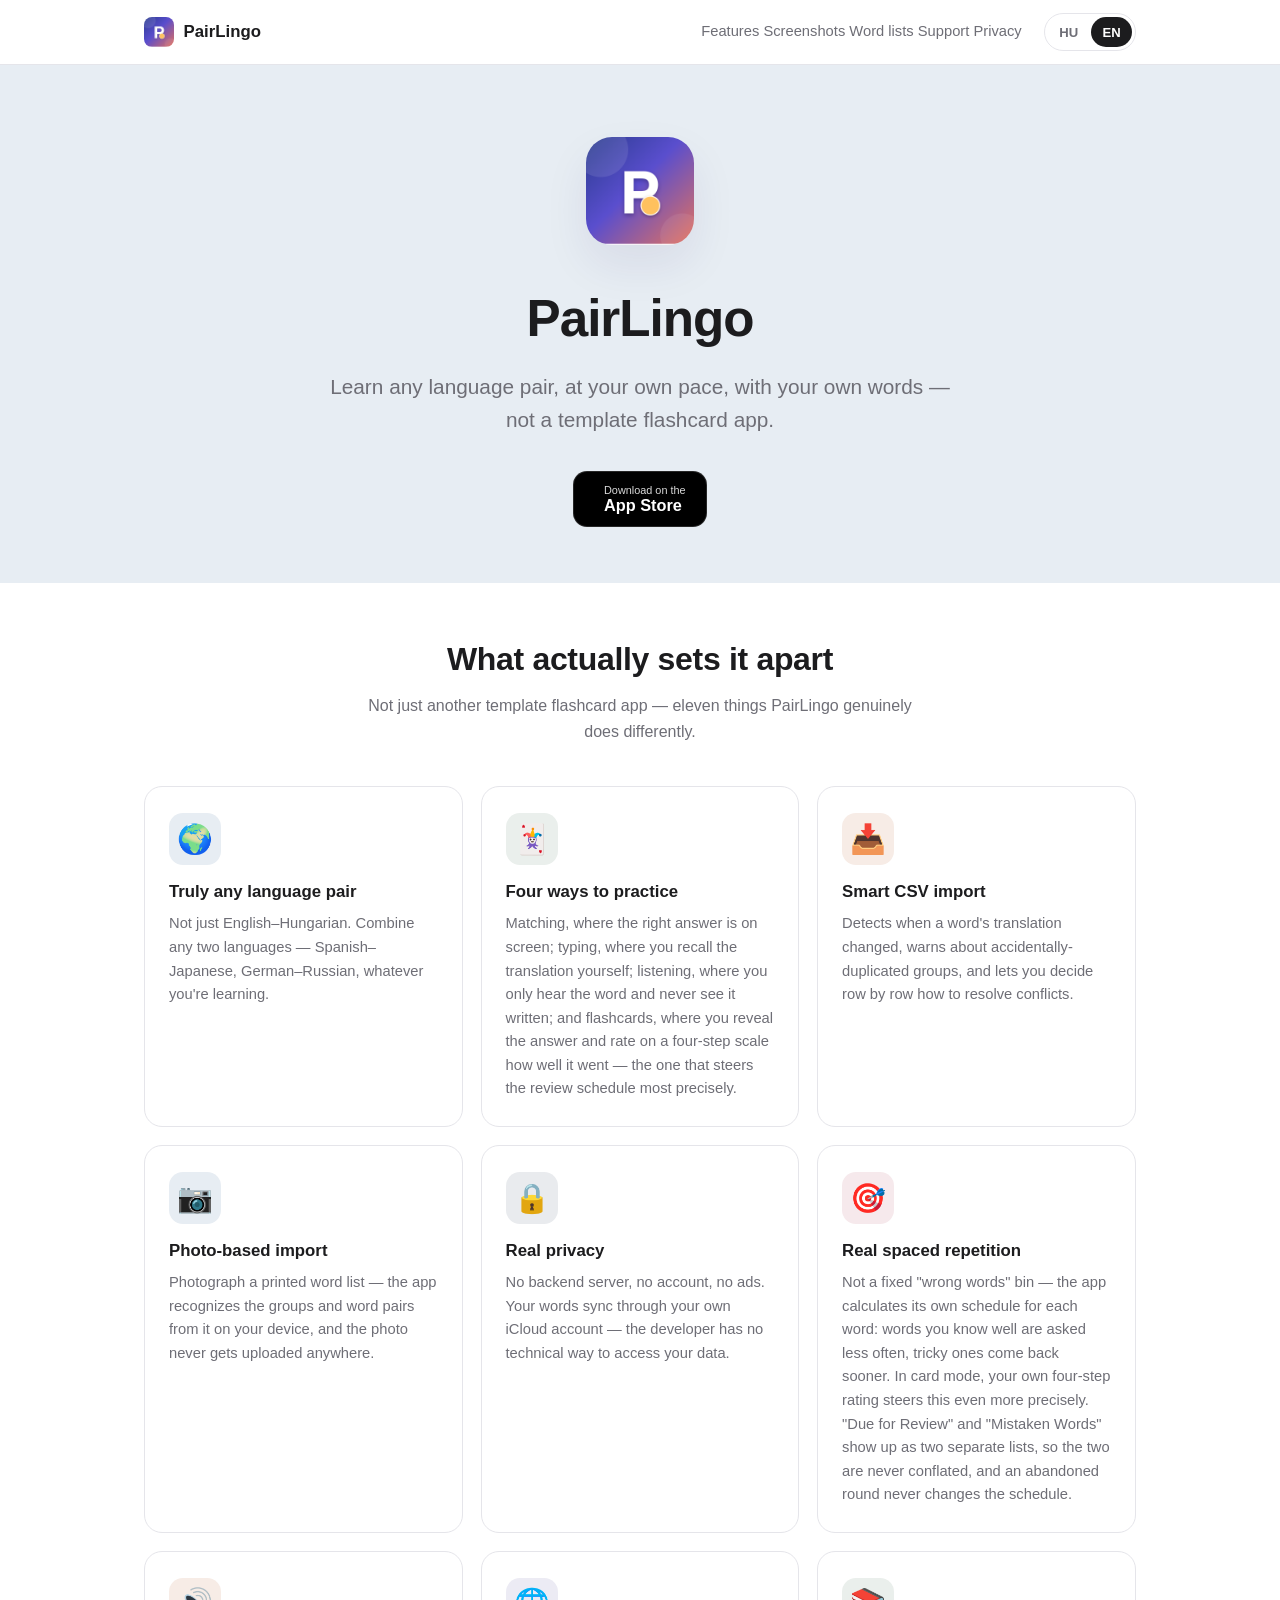
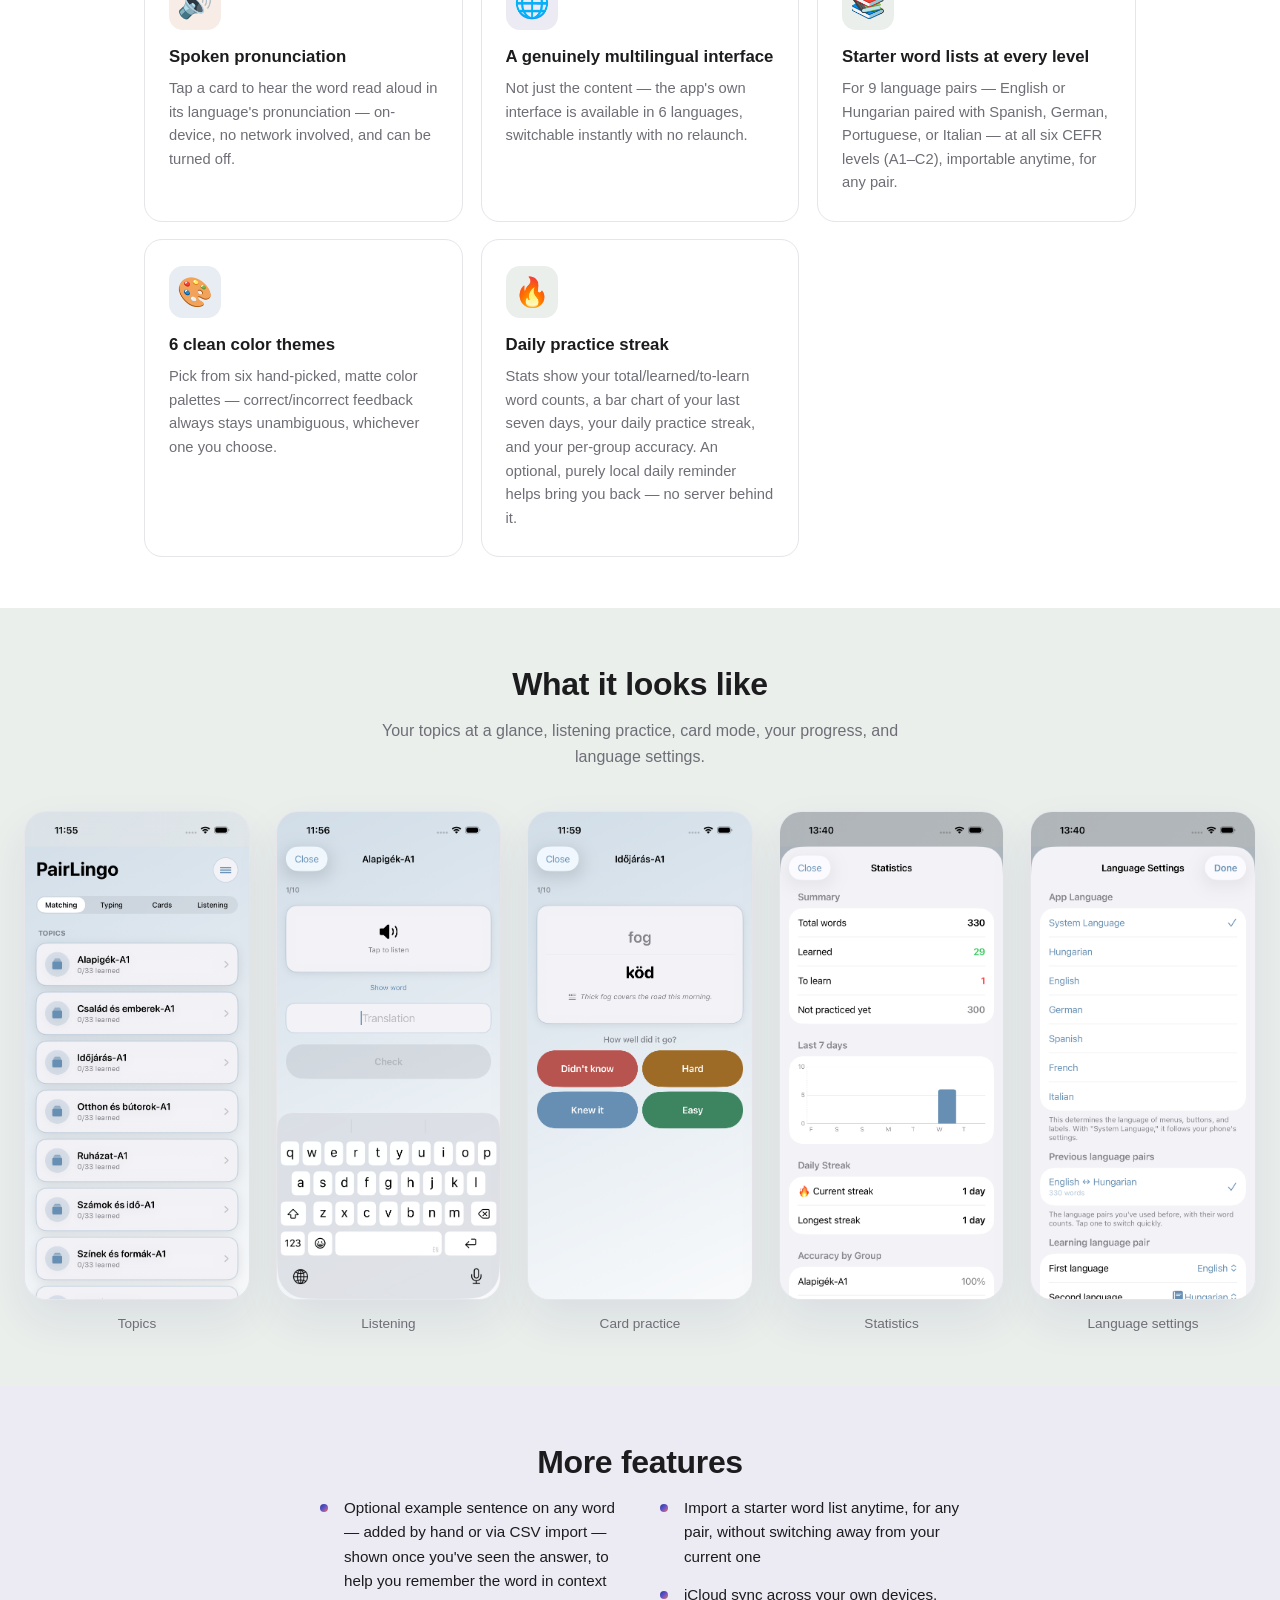
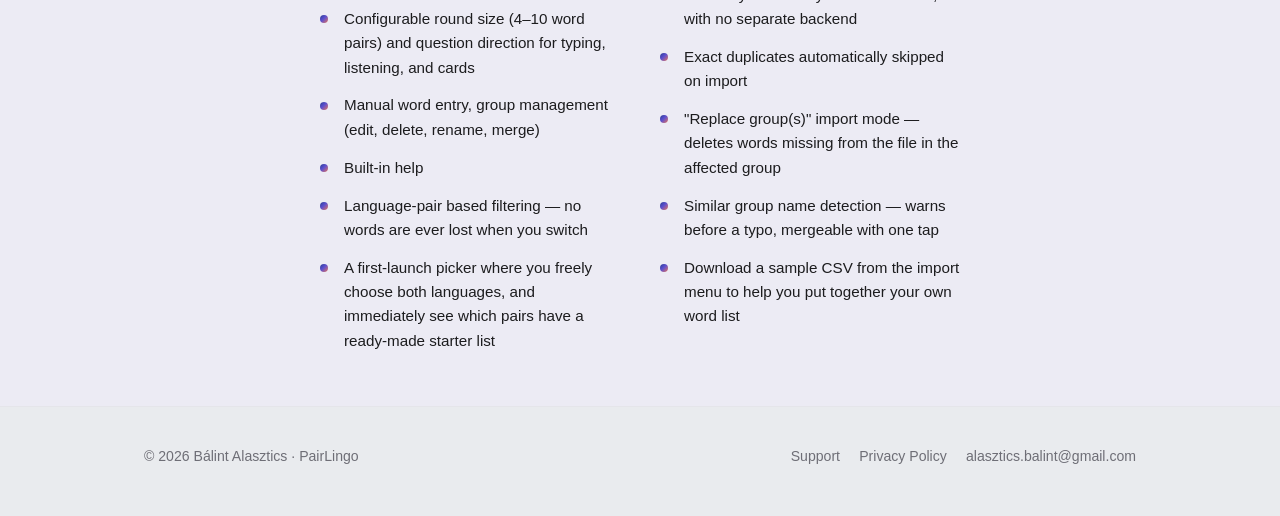
==== commit 566a545d: "Add photo-based import to the feature list (PairLingo 1.6) New feature card right after CSV import, " ====
--- a/index.html
+++ b/index.html
@@ -67,11 +67,11 @@
     <div class="wrap">
       <div data-lang="hu">
         <h2 class="section-title">Amiben tényleg más</h2>
-        <p class="section-sub">Nem egy újabb sablon szókártya-app — tíz dolog, amiben a PairLingo tényleg különbözik.</p>
+        <p class="section-sub">Nem egy újabb sablon szókártya-app — tizenegy dolog, amiben a PairLingo tényleg különbözik.</p>
       </div>
       <div data-lang="en">
         <h2 class="section-title">What actually sets it apart</h2>
-        <p class="section-sub">Not just another template flashcard app — ten things PairLingo genuinely does differently.</p>
+        <p class="section-sub">Not just another template flashcard app — eleven things PairLingo genuinely does differently.</p>
       </div>
 
       <div class="feature-grid">
@@ -108,6 +108,18 @@
           <div data-lang="en">
             <h3>Smart CSV import</h3>
             <p>Detects when a word's translation changed, warns about accidentally-duplicated groups, and lets you decide row by row how to resolve conflicts.</p>
+          </div>
+        </div>
+
+        <div class="feature-card">
+          <span class="emoji ocean">📷</span>
+          <div data-lang="hu">
+            <h3>Fénykép alapú import</h3>
+            <p>Fényképezz le egy nyomtatott szólistát — az app a készüléken ismeri fel belőle a csoportokat és szópárokat, a kép sosem kerül fel semmilyen szerverre.</p>
+          </div>
+          <div data-lang="en">
+            <h3>Photo-based import</h3>
+            <p>Photograph a printed word list — the app recognizes the groups and word pairs from it on your device, and the photo never gets uploaded anywhere.</p>
           </div>
         </div>
 
--- a/assets/style.css
+++ b/assets/style.css
@@ -410,6 +410,42 @@
   margin-top: 0.8rem;
 }
 
+.wordlist-group + .wordlist-group {
+  border-top: 1px solid var(--border);
+}
+
+.wordlist-group-heading {
+  display: flex;
+  align-items: center;
+  gap: 0.8rem;
+  padding: 0.9rem 0;
+  font-size: 1rem;
+  font-weight: 600;
+  cursor: pointer;
+  list-style: none;
+}
+.wordlist-group-heading::marker,
+.wordlist-group-heading::-webkit-details-marker {
+  display: none;
+  content: "";
+}
+.wordlist-group-label { flex: 1; }
+
+.wordlist-group-chevron {
+  width: 8px;
+  height: 8px;
+  flex-shrink: 0;
+  border-right: 2px solid var(--text-muted);
+  border-bottom: 2px solid var(--text-muted);
+  transform: rotate(45deg);
+  transition: transform 0.15s ease;
+}
+.wordlist-group[open] > .wordlist-group-heading .wordlist-group-chevron {
+  transform: rotate(-135deg);
+}
+
+.wordlist-group .wordlist-table { margin-top: 0; margin-bottom: 0.6rem; }
+
 .wordlist-table {
   width: 100%;
   border-collapse: collapse;
@@ -419,6 +455,7 @@
   padding: 0.7rem 0;
   border-bottom: 1px solid var(--border);
   vertical-align: middle;
+  overflow-wrap: anywhere;
 }
 .wordlist-table td.wl-size {
   color: var(--text-muted);
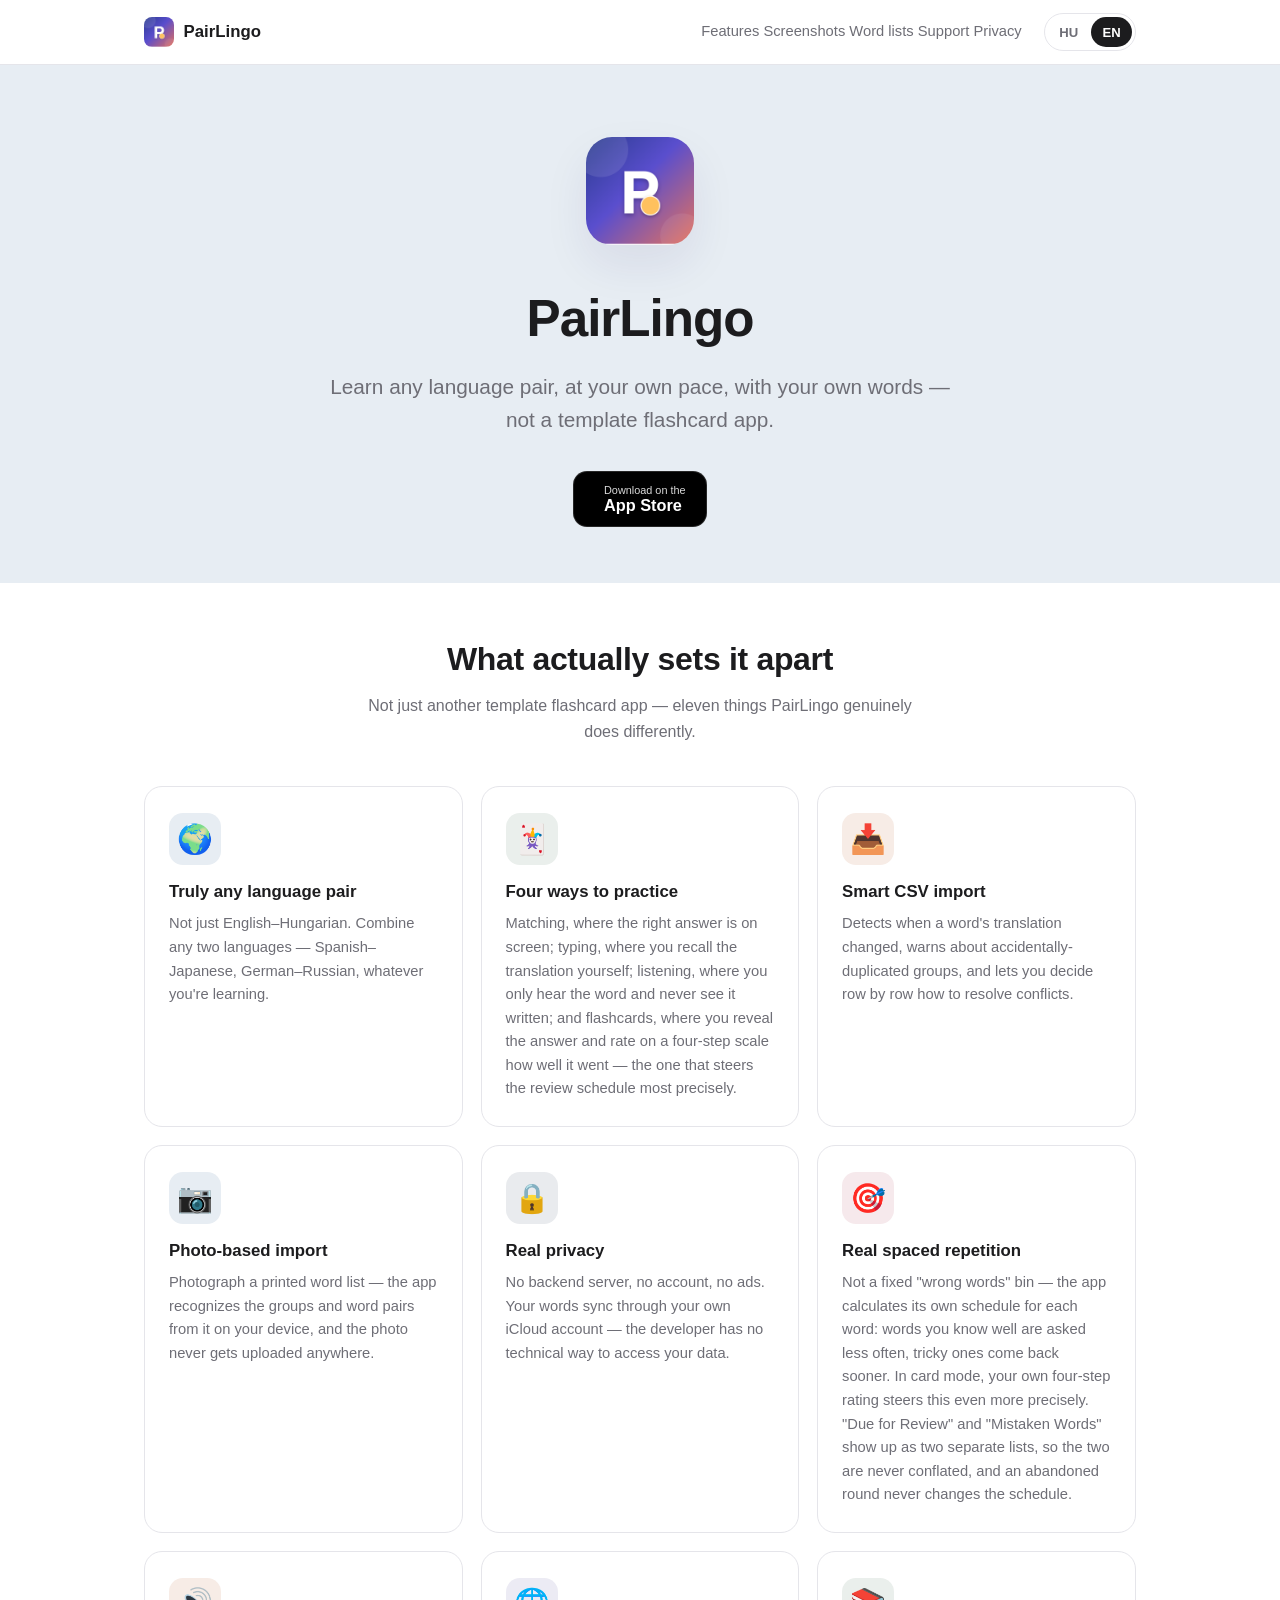
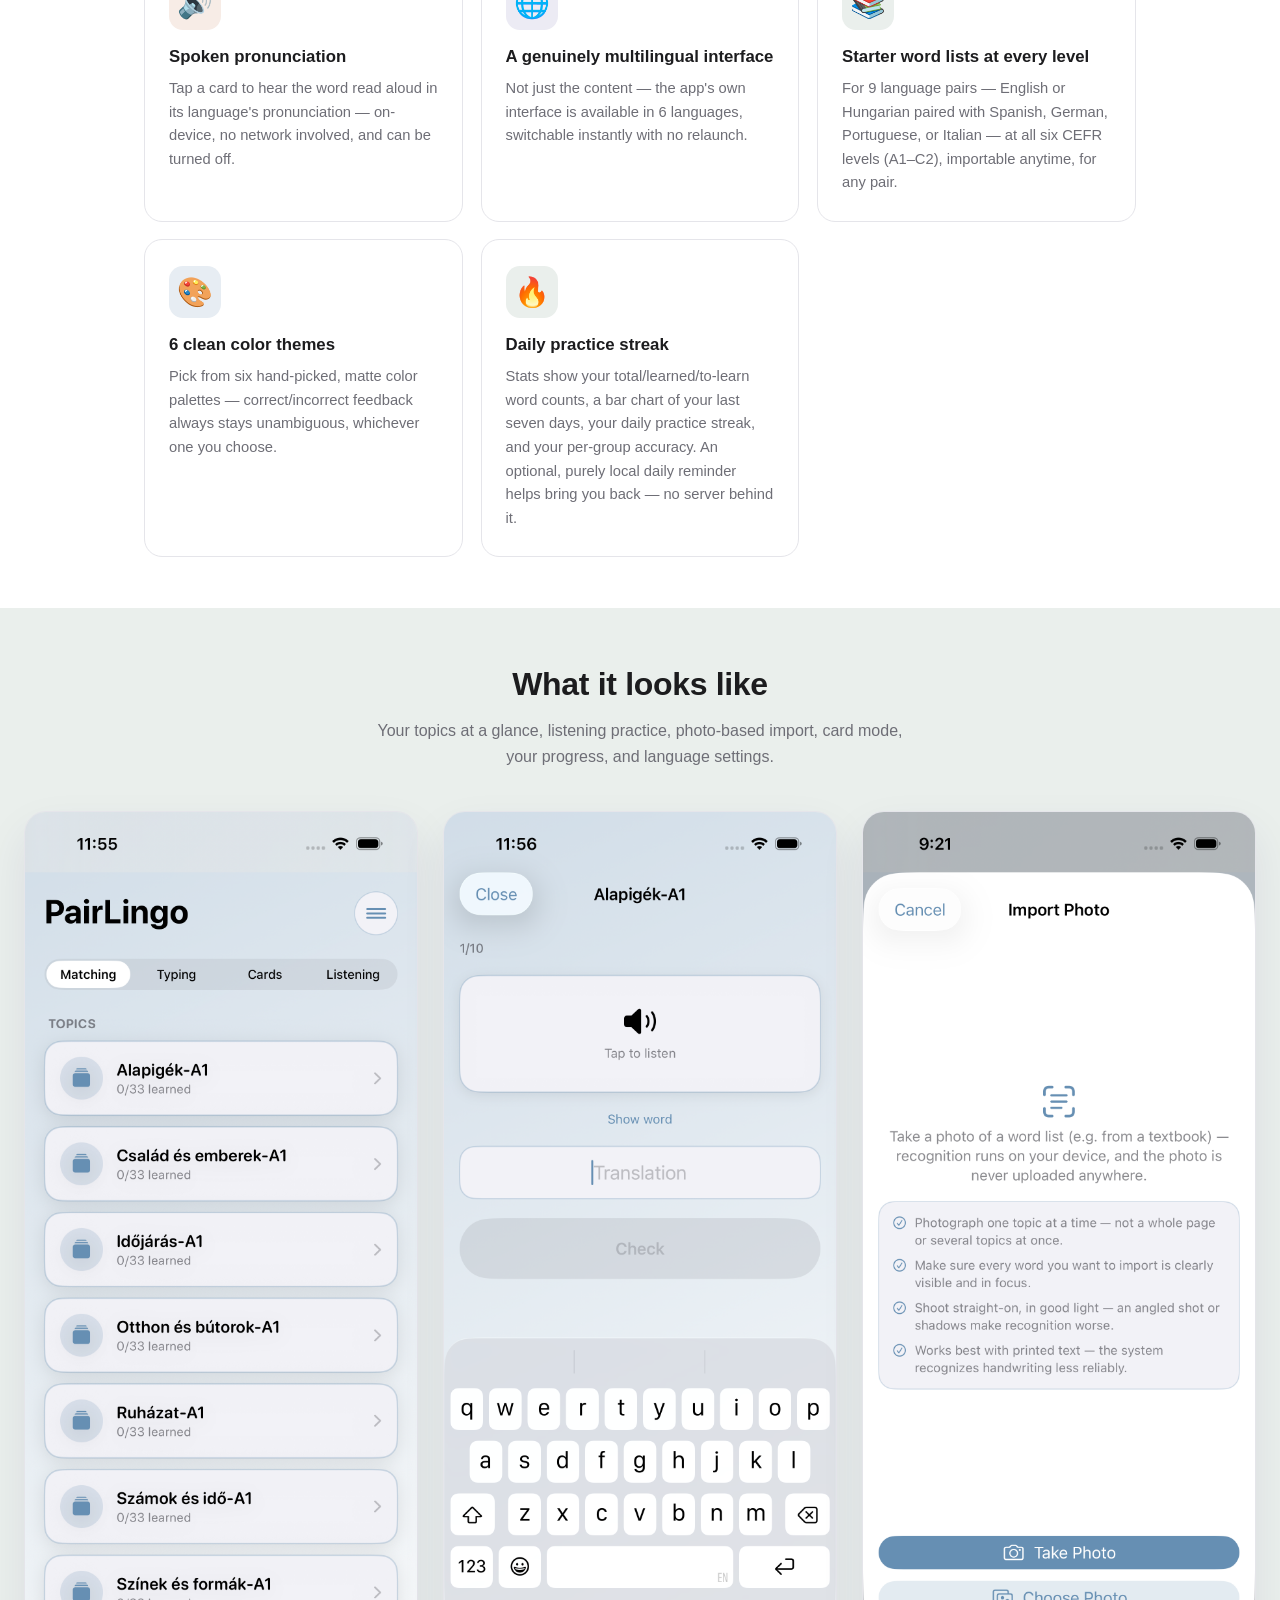
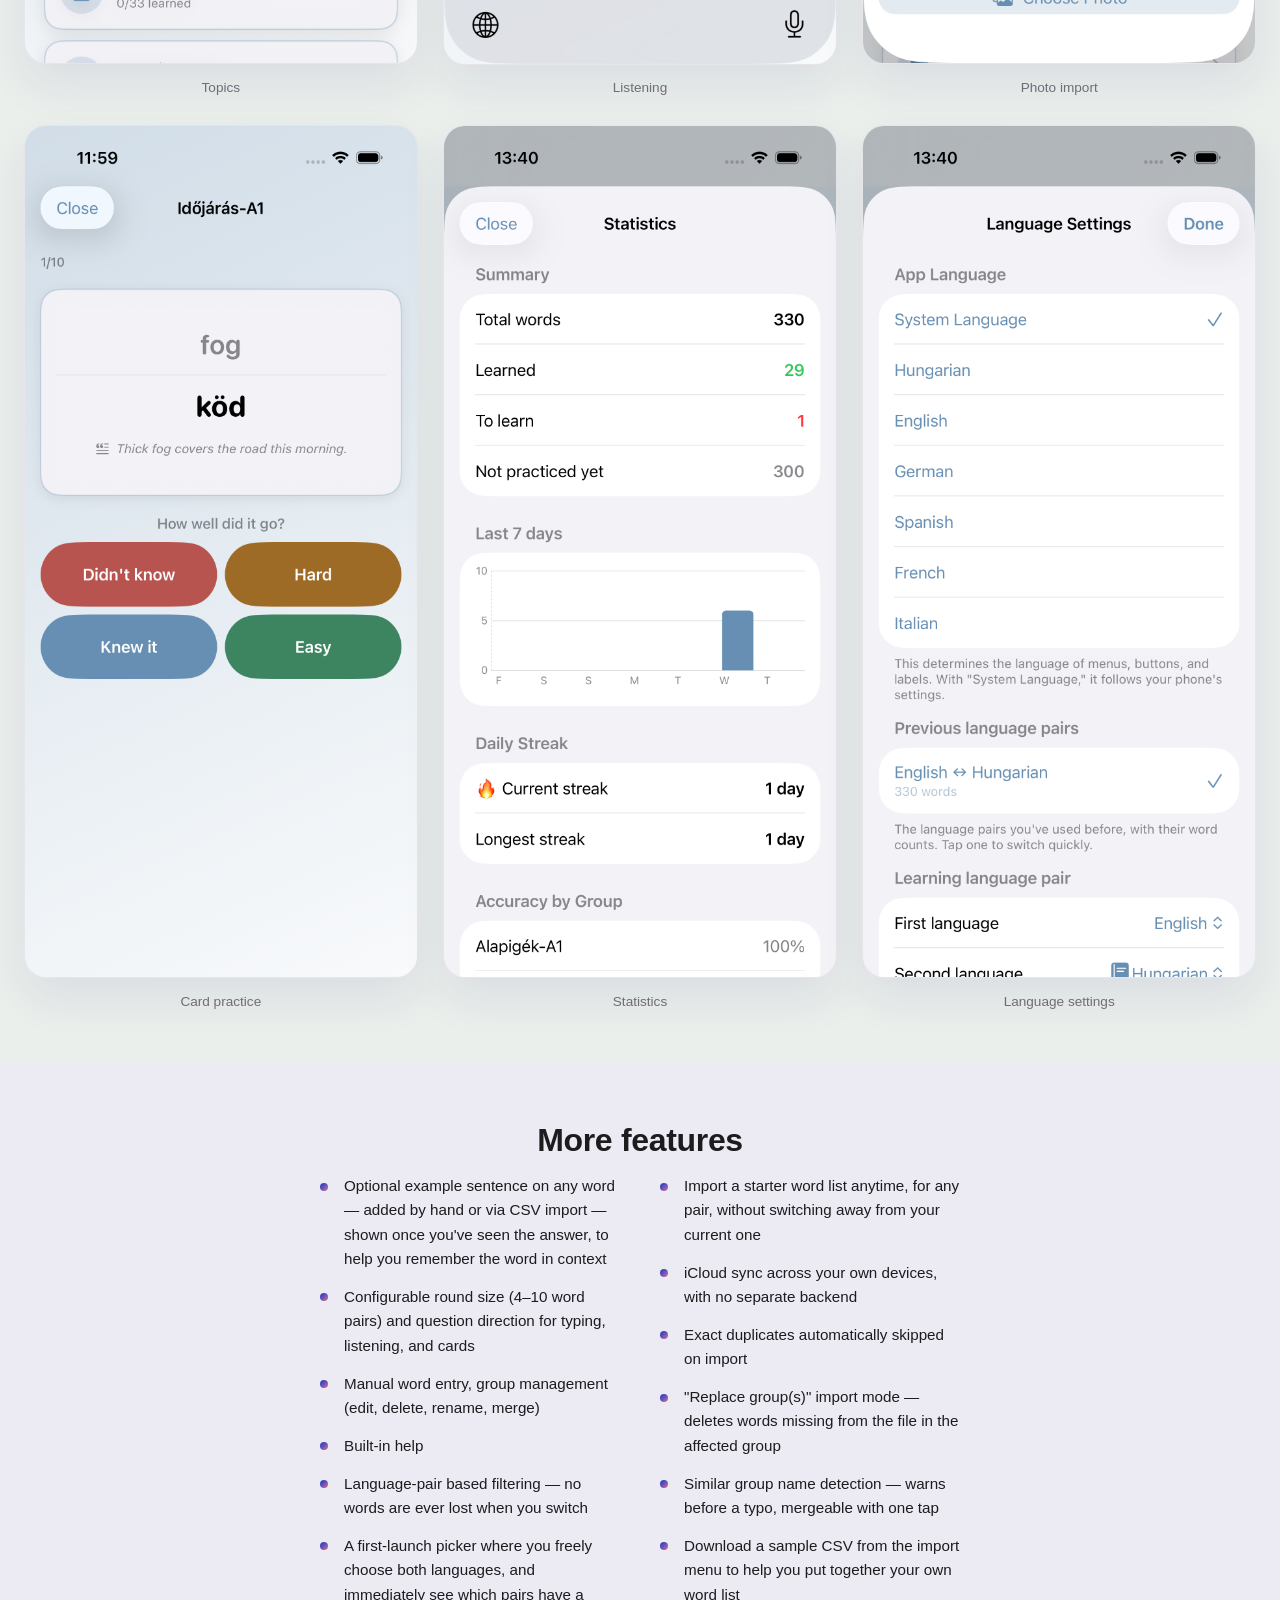
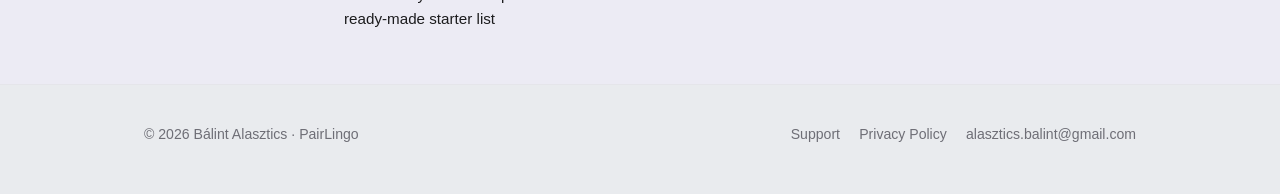
==== commit c5f2270d: "Add a Photo import screenshot for the 1.6 release - New website showcase image (screenshots/06-photo" ====
--- a/index.html
+++ b/index.html
@@ -214,11 +214,11 @@
     <div class="wrap">
       <div data-lang="hu">
         <h2 class="section-title">Így néz ki</h2>
-        <p class="section-sub">Témakörök áttekintése, hallás utáni gyakorlás, a kártyás mód, a haladásod, és a nyelvi beállítások egy pillantásra.</p>
+        <p class="section-sub">Témakörök áttekintése, hallás utáni gyakorlás, fénykép alapú import, a kártyás mód, a haladásod, és a nyelvi beállítások egy pillantásra.</p>
       </div>
       <div data-lang="en">
         <h2 class="section-title">What it looks like</h2>
-        <p class="section-sub">Your topics at a glance, listening practice, card mode, your progress, and language settings.</p>
+        <p class="section-sub">Your topics at a glance, listening practice, photo-based import, card mode, your progress, and language settings.</p>
       </div>
 
       <div class="showcase">
@@ -231,6 +231,11 @@
           <img src="screenshots/05-listening.png" alt="Hallás utáni gyakorlás / Listening mode">
           <figcaption data-lang="hu">Hallás</figcaption>
           <figcaption data-lang="en">Listening</figcaption>
+        </figure>
+        <figure>
+          <img src="screenshots/06-photo-import.png" alt="Fénykép alapú import / Photo-based import">
+          <figcaption data-lang="hu">Fénykép import</figcaption>
+          <figcaption data-lang="en">Photo import</figcaption>
         </figure>
         <figure>
           <img src="screenshots/02-game.png" alt="Kártyás gyakorlás, példamondattal / Card practice, with example sentence">
--- a/assets/style.css
+++ b/assets/style.css
@@ -284,11 +284,8 @@
 
 .showcase {
   display: grid;
-  grid-template-columns: repeat(5, 1fr);
+  grid-template-columns: repeat(3, 1fr);
   gap: 1.6rem;
-}
-@media (max-width: 900px) {
-  .showcase { grid-template-columns: repeat(3, 1fr); }
 }
 @media (max-width: 560px) {
   .showcase { grid-template-columns: repeat(2, 1fr); }
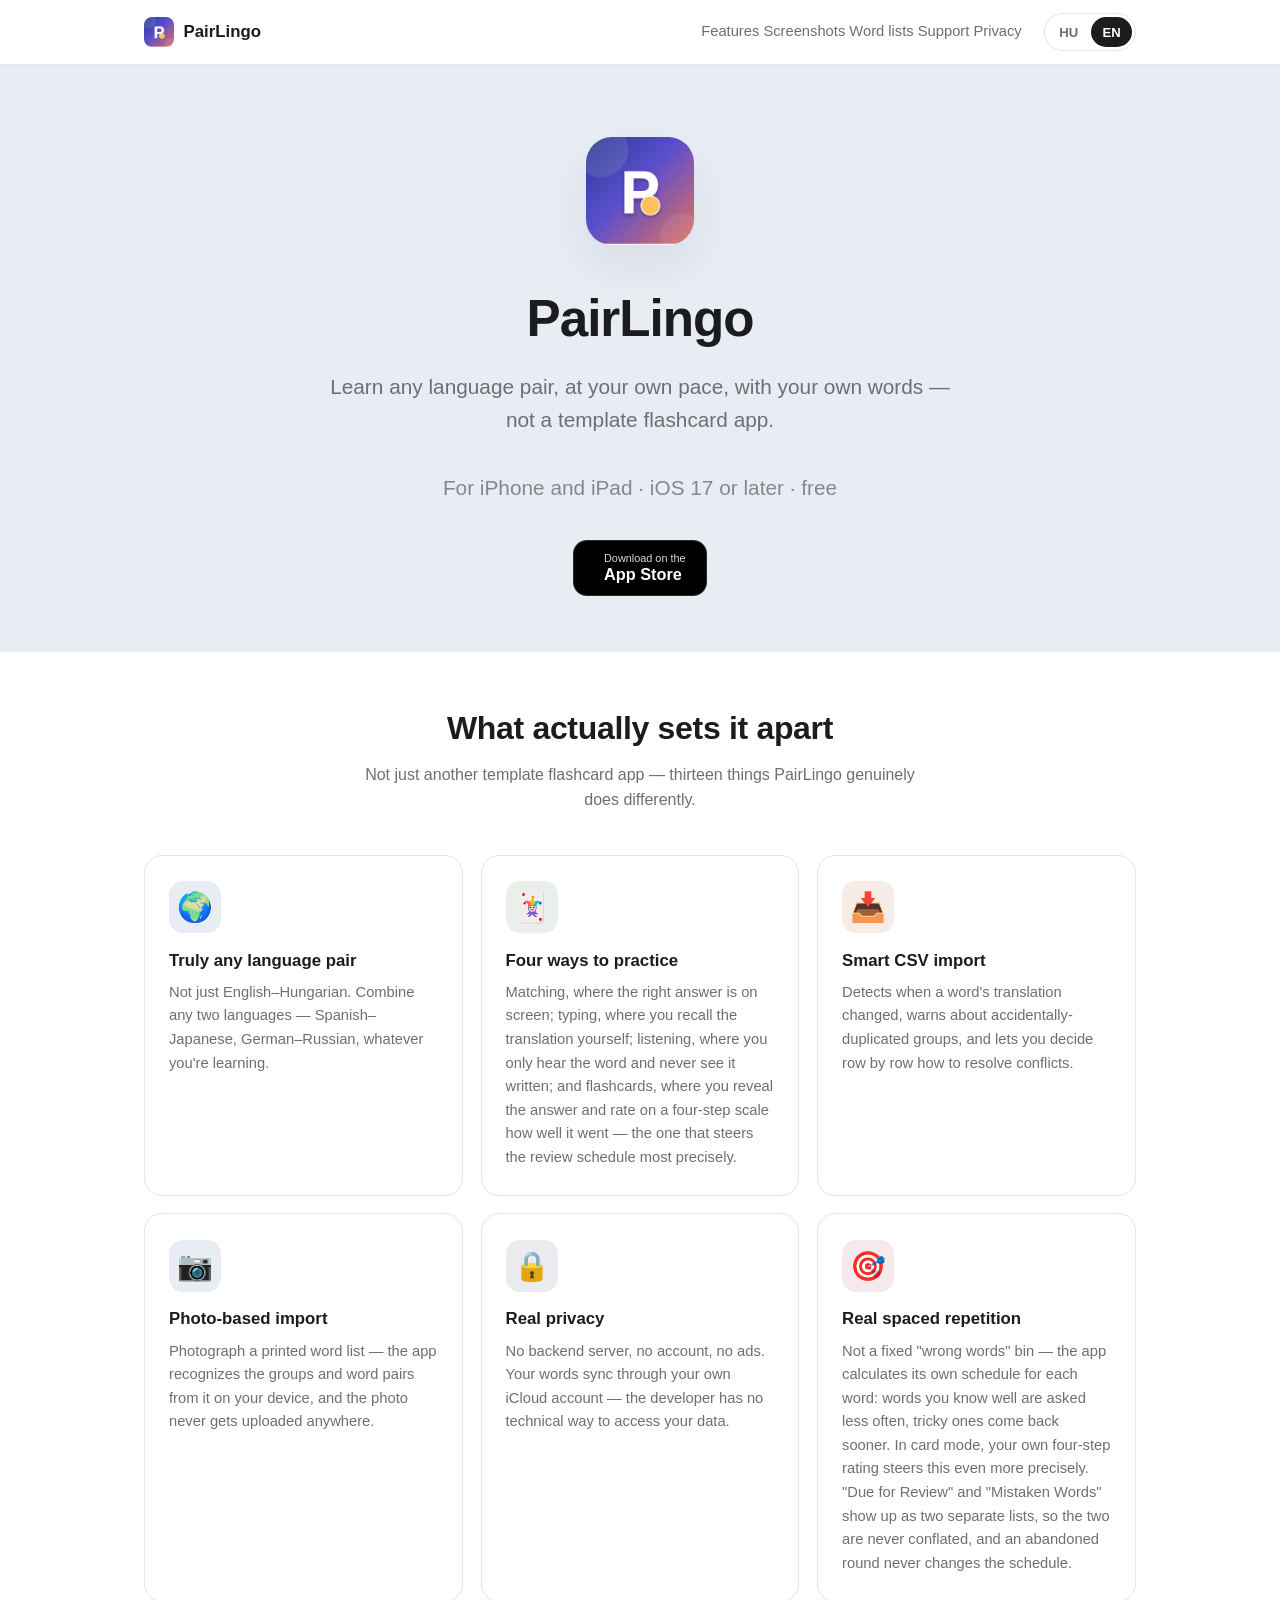
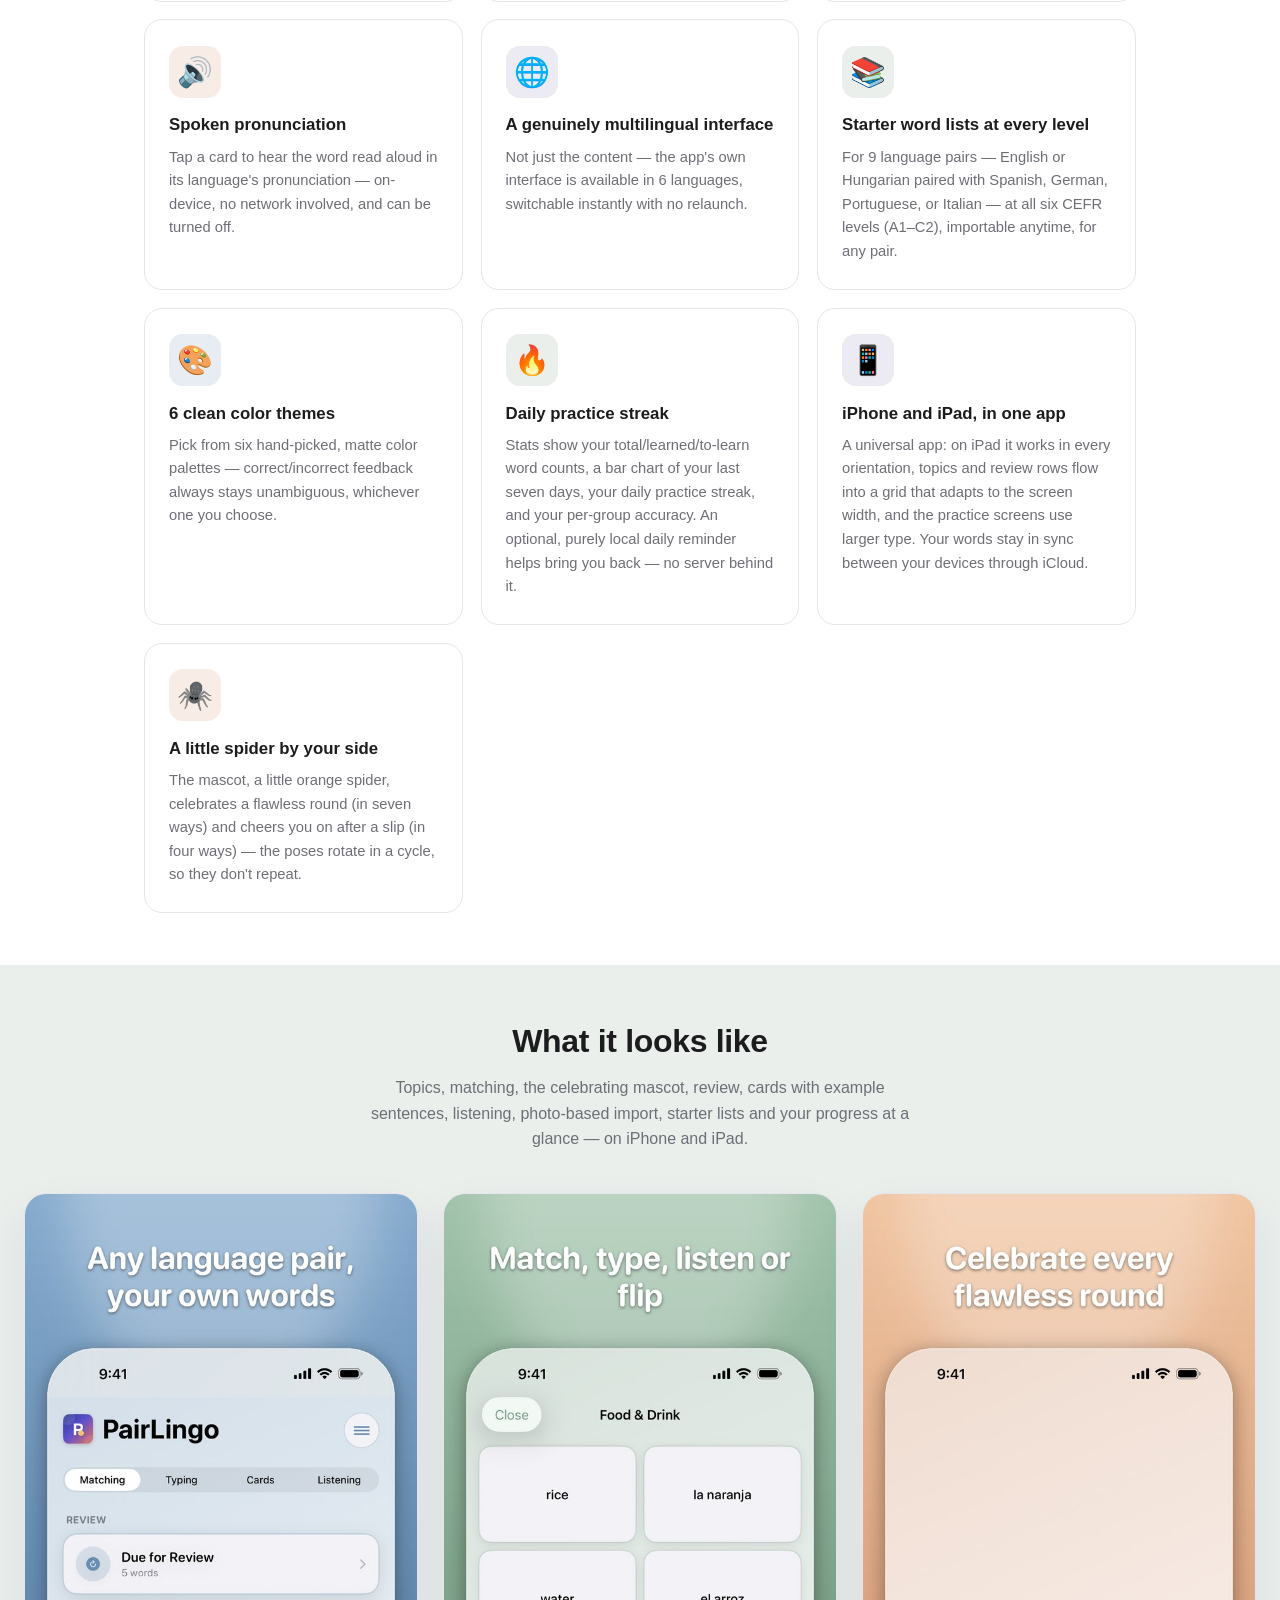
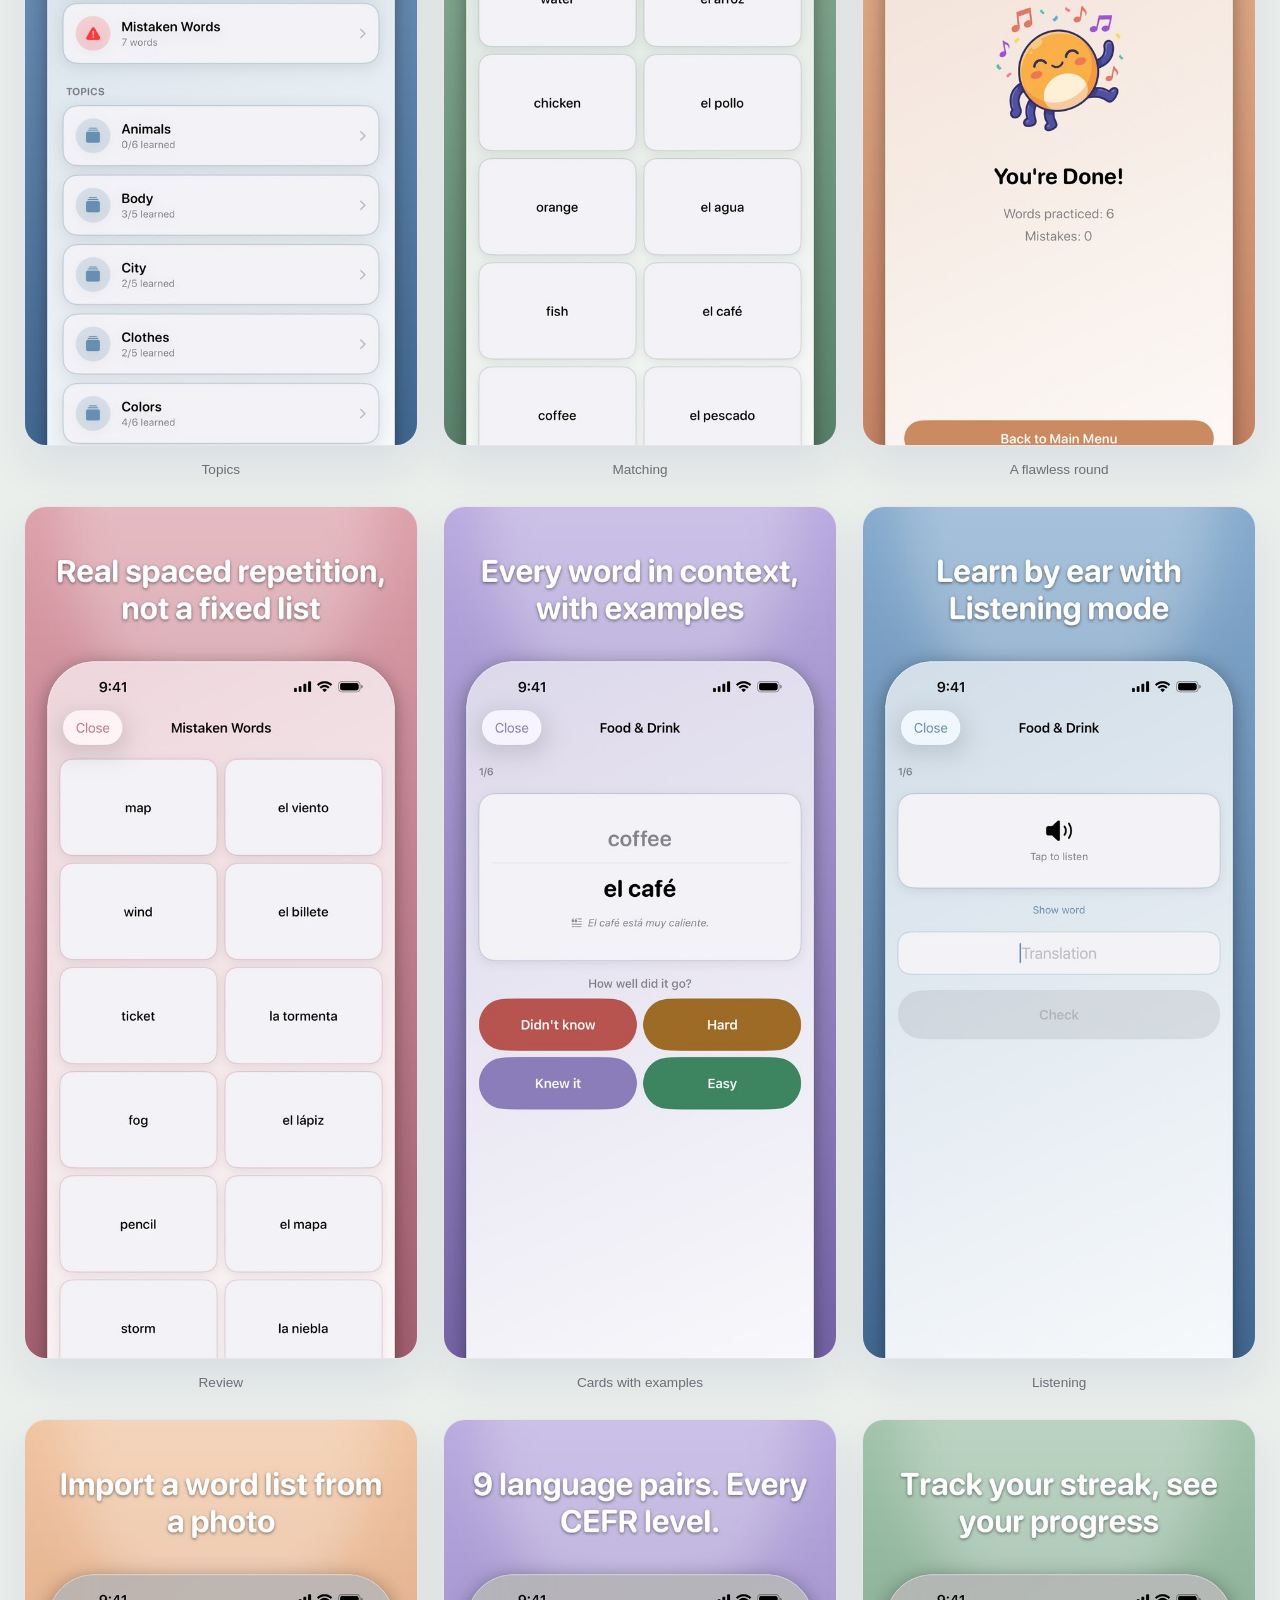
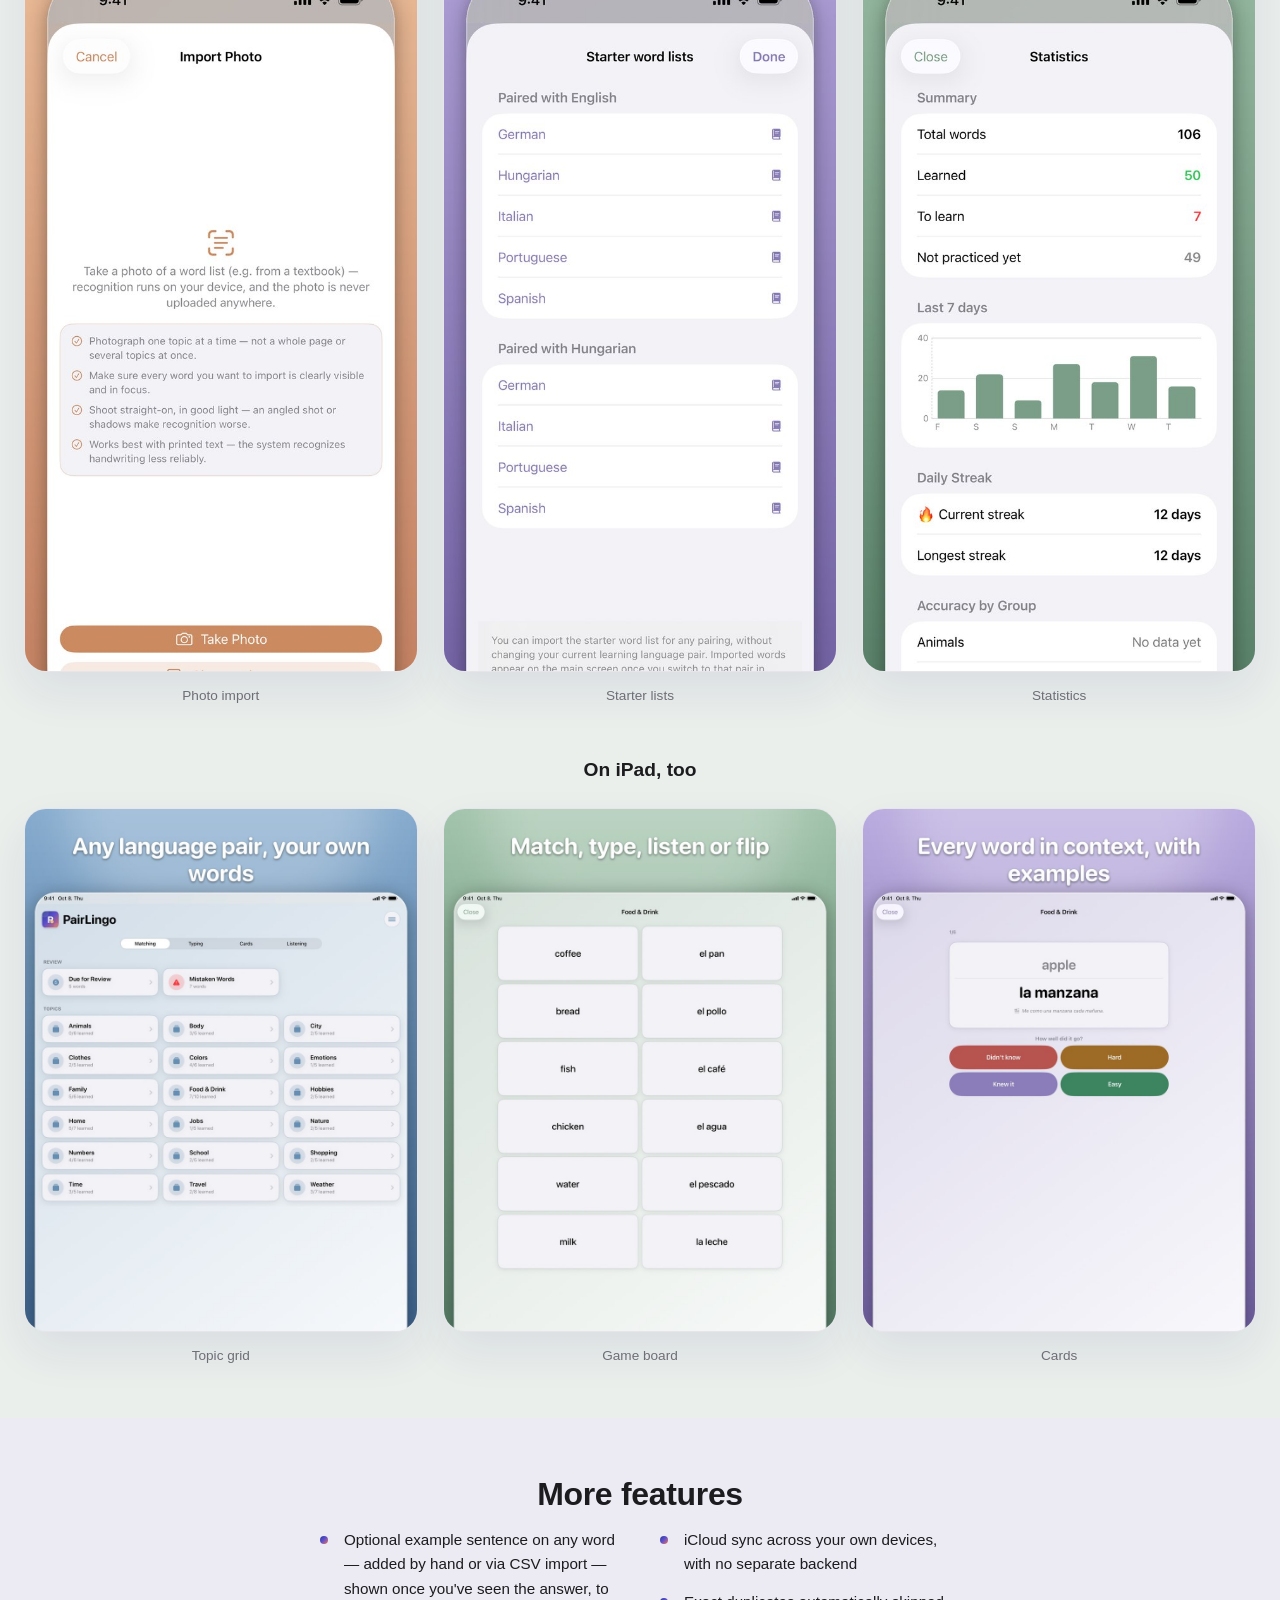
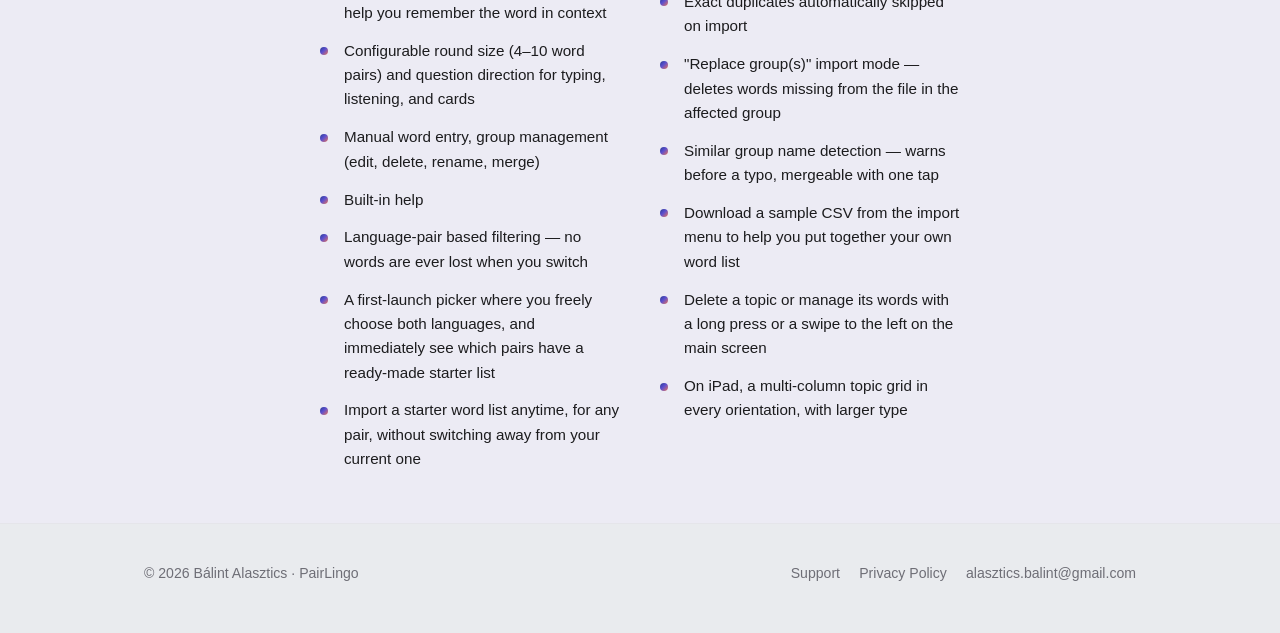
==== commit 44af442b: "PairLingo 1.7: weboldal frissítése (iPad, kabala, új képernyőképek) Az 1.7 (2026. október 10.) iPhon" ====
--- a/index.html
+++ b/index.html
@@ -4,7 +4,7 @@
 <meta charset="UTF-8">
 <meta name="viewport" content="width=device-width, initial-scale=1">
 <title>PairLingo — Bármilyen nyelvpár tanulása / Any Language Pair, Your Words</title>
-<meta name="description" content="PairLingo: natív iOS szópárosító nyelvtanuló app tetszőleges nyelvpárhoz, saját szavakból. / PairLingo: a native iOS word-matching app for any language pair, built from your own words.">
+<meta name="description" content="PairLingo: natív szópárosító nyelvtanuló app iPhone-ra és iPadre, tetszőleges nyelvpárhoz, saját szavakból. / PairLingo: a native word-matching app for iPhone and iPad for any language pair, built from your own words.">
 <link rel="icon" href="assets/icon-1024.png">
 <link rel="apple-touch-icon" href="assets/icon-1024.png">
 <link rel="stylesheet" href="assets/style.css">
@@ -46,6 +46,8 @@
       <div data-lang="en">
         <p class="tagline">Learn any language pair, at your own pace, with your own words — not a template flashcard app.</p>
       </div>
+      <p class="tagline platforms" data-lang="hu">iPhone-ra és iPadre · iOS 17 vagy újabb · ingyenes</p>
+      <p class="tagline platforms" data-lang="en">For iPhone and iPad · iOS 17 or later · free</p>
 
       <div class="badge-row">
         <a class="store-badge" href="https://apps.apple.com/hu/app/pairlingo/id6796365637" target="_blank" rel="noopener">
@@ -67,11 +69,11 @@
     <div class="wrap">
       <div data-lang="hu">
         <h2 class="section-title">Amiben tényleg más</h2>
-        <p class="section-sub">Nem egy újabb sablon szókártya-app — tizenegy dolog, amiben a PairLingo tényleg különbözik.</p>
+        <p class="section-sub">Nem egy újabb sablon szókártya-app — tizenhárom dolog, amiben a PairLingo tényleg különbözik.</p>
       </div>
       <div data-lang="en">
         <h2 class="section-title">What actually sets it apart</h2>
-        <p class="section-sub">Not just another template flashcard app — eleven things PairLingo genuinely does differently.</p>
+        <p class="section-sub">Not just another template flashcard app — thirteen things PairLingo genuinely does differently.</p>
       </div>
 
       <div class="feature-grid">
@@ -204,6 +206,30 @@
           <div data-lang="en">
             <h3>Daily practice streak</h3>
             <p>Stats show your total/learned/to-learn word counts, a bar chart of your last seven days, your daily practice streak, and your per-group accuracy. An optional, purely local daily reminder helps bring you back — no server behind it.</p>
+          </div>
+        </div>
+
+        <div class="feature-card">
+          <span class="emoji lavender">📱</span>
+          <div data-lang="hu">
+            <h3>iPhone és iPad, egy appban</h3>
+            <p>Univerzális app: iPaden minden tájolásban használható, a témakörök és az ismétlés-sorok a kijelző szélességéhez igazodó rácsba rendeződnek, a gyakorlóképernyők pedig nagyobb betűkkel jelennek meg. A szavaid iCloudon át szinkronban maradnak az eszközeid között.</p>
+          </div>
+          <div data-lang="en">
+            <h3>iPhone and iPad, in one app</h3>
+            <p>A universal app: on iPad it works in every orientation, topics and review rows flow into a grid that adapts to the screen width, and the practice screens use larger type. Your words stay in sync between your devices through iCloud.</p>
+          </div>
+        </div>
+
+        <div class="feature-card">
+          <span class="emoji peach">🕷️</span>
+          <div data-lang="hu">
+            <h3>Egy kis pók a társad</h3>
+            <p>A kabala, egy kis narancs pók, hibátlan körnél ünnepel (hétféleképpen), egy tévesztés után pedig bátorít (négyféleképpen) — a pózok körbe-körbe váltakoznak, így nem ismétlik magukat.</p>
+          </div>
+          <div data-lang="en">
+            <h3>A little spider by your side</h3>
+            <p>The mascot, a little orange spider, celebrates a flawless round (in seven ways) and cheers you on after a slip (in four ways) — the poses rotate in a cycle, so they don't repeat.</p>
           </div>
         </div>
       </div>
@@ -214,43 +240,78 @@
     <div class="wrap">
       <div data-lang="hu">
         <h2 class="section-title">Így néz ki</h2>
-        <p class="section-sub">Témakörök áttekintése, hallás utáni gyakorlás, fénykép alapú import, a kártyás mód, a haladásod, és a nyelvi beállítások egy pillantásra.</p>
+        <p class="section-sub">Témakörök, párosítás, az ünneplő kabala, ismétlés, kártyák példamondattal, hallás, fénykép alapú import, kezdő szókészletek és a haladásod egy pillantásra — iPhone-on és iPaden.</p>
       </div>
       <div data-lang="en">
         <h2 class="section-title">What it looks like</h2>
-        <p class="section-sub">Your topics at a glance, listening practice, photo-based import, card mode, your progress, and language settings.</p>
+        <p class="section-sub">Topics, matching, the celebrating mascot, review, cards with example sentences, listening, photo-based import, starter lists and your progress at a glance — on iPhone and iPad.</p>
       </div>
 
       <div class="showcase">
         <figure>
-          <img src="screenshots/01-topics.png" alt="Témakörök / Topics">
+          <img src="screenshots/1.7/iphone-01-topics.jpg" alt="Témakörök és ismétlés / Topics and review" loading="lazy">
           <figcaption data-lang="hu">Témakörök</figcaption>
           <figcaption data-lang="en">Topics</figcaption>
         </figure>
         <figure>
-          <img src="screenshots/05-listening.png" alt="Hallás utáni gyakorlás / Listening mode">
+          <img src="screenshots/1.7/iphone-02-game.jpg" alt="Párosítós gyakorlás / Matching practice" loading="lazy">
+          <figcaption data-lang="hu">Párosítás</figcaption>
+          <figcaption data-lang="en">Matching</figcaption>
+        </figure>
+        <figure>
+          <img src="screenshots/1.7/iphone-03-summary.jpg" alt="Ünneplő kabala a kör végén / The mascot celebrating a flawless round" loading="lazy">
+          <figcaption data-lang="hu">Hibátlan kör</figcaption>
+          <figcaption data-lang="en">A flawless round</figcaption>
+        </figure>
+        <figure>
+          <img src="screenshots/1.7/iphone-04-review.jpg" alt="Hibázott szavak ismétlése / Reviewing mistaken words" loading="lazy">
+          <figcaption data-lang="hu">Ismétlés</figcaption>
+          <figcaption data-lang="en">Review</figcaption>
+        </figure>
+        <figure>
+          <img src="screenshots/1.7/iphone-05-cards.jpg" alt="Kártyás gyakorlás példamondattal / Card practice with an example sentence" loading="lazy">
+          <figcaption data-lang="hu">Kártyák példamondattal</figcaption>
+          <figcaption data-lang="en">Cards with examples</figcaption>
+        </figure>
+        <figure>
+          <img src="screenshots/1.7/iphone-06-listening.jpg" alt="Hallás utáni gyakorlás / Listening mode" loading="lazy">
           <figcaption data-lang="hu">Hallás</figcaption>
           <figcaption data-lang="en">Listening</figcaption>
         </figure>
         <figure>
-          <img src="screenshots/06-photo-import.png" alt="Fénykép alapú import / Photo-based import">
+          <img src="screenshots/1.7/iphone-07-photo.jpg" alt="Fénykép alapú import / Photo-based import" loading="lazy">
           <figcaption data-lang="hu">Fénykép import</figcaption>
           <figcaption data-lang="en">Photo import</figcaption>
         </figure>
         <figure>
-          <img src="screenshots/02-game.png" alt="Kártyás gyakorlás, példamondattal / Card practice, with example sentence">
-          <figcaption data-lang="hu">Kártyás gyakorlás</figcaption>
-          <figcaption data-lang="en">Card practice</figcaption>
-        </figure>
-        <figure>
-          <img src="screenshots/03-stats.png" alt="Statisztika / Statistics">
+          <img src="screenshots/1.7/iphone-08-starter.jpg" alt="Kezdő szókészletek / Starter word lists" loading="lazy">
+          <figcaption data-lang="hu">Kezdő szókészletek</figcaption>
+          <figcaption data-lang="en">Starter lists</figcaption>
+        </figure>
+        <figure>
+          <img src="screenshots/1.7/iphone-09-stats.jpg" alt="Statisztika / Statistics" loading="lazy">
           <figcaption data-lang="hu">Statisztika</figcaption>
           <figcaption data-lang="en">Statistics</figcaption>
         </figure>
-        <figure>
-          <img src="screenshots/04-language-settings.png" alt="Nyelvi beállítások / Language settings">
-          <figcaption data-lang="hu">Nyelvi beállítások</figcaption>
-          <figcaption data-lang="en">Language settings</figcaption>
+      </div>
+
+      <div data-lang="hu"><h3 class="showcase-title">iPaden is</h3></div>
+      <div data-lang="en"><h3 class="showcase-title">On iPad, too</h3></div>
+      <div class="showcase showcase-ipad">
+        <figure>
+          <img src="screenshots/1.7/ipad-01-topics.jpg" alt="iPad: témakör-rács / iPad: topic grid" loading="lazy">
+          <figcaption data-lang="hu">Témakör-rács</figcaption>
+          <figcaption data-lang="en">Topic grid</figcaption>
+        </figure>
+        <figure>
+          <img src="screenshots/1.7/ipad-02-game.jpg" alt="iPad: párosítós játéktábla / iPad: matching board" loading="lazy">
+          <figcaption data-lang="hu">Játéktábla</figcaption>
+          <figcaption data-lang="en">Game board</figcaption>
+        </figure>
+        <figure>
+          <img src="screenshots/1.7/ipad-05-cards.jpg" alt="iPad: kártyás gyakorlás / iPad: card practice" loading="lazy">
+          <figcaption data-lang="hu">Kártyák</figcaption>
+          <figcaption data-lang="en">Cards</figcaption>
         </figure>
       </div>
     </div>
@@ -278,6 +339,8 @@
         <li>"Csoport(ok) lecserélése" import mód — a fájlból kimaradt szavak törlése az érintett csoportból</li>
         <li>Hasonló csoportnév felismerése — figyelmeztet elgépelés előtt, egy gombbal összevonható</li>
         <li>Minta CSV letölthető az import menüből, hogy könnyebben összeállítsd a saját szólistádat</li>
+        <li>Témakör törlése és szavainak kezelése hosszú nyomással vagy balra húzással a főképernyőn</li>
+        <li>iPaden többoszlopos témakör-rács minden tájolásban, nagyobb betűkkel</li>
       </ul>
       <ul class="more-list" data-lang="en">
         <li>Optional example sentence on any word — added by hand or via CSV import — shown once you've seen the answer, to help you remember the word in context</li>
@@ -292,6 +355,8 @@
         <li>"Replace group(s)" import mode — deletes words missing from the file in the affected group</li>
         <li>Similar group name detection — warns before a typo, mergeable with one tap</li>
         <li>Download a sample CSV from the import menu to help you put together your own word list</li>
+        <li>Delete a topic or manage its words with a long press or a swipe to the left on the main screen</li>
+        <li>On iPad, a multi-column topic grid in every orientation, with larger type</li>
       </ul>
     </div>
   </section>
--- a/assets/style.css
+++ b/assets/style.css
@@ -468,3 +468,21 @@
   color: var(--text-muted);
   font-size: 0.92rem;
 }
+
+/* 1.7: platform-sor a hero-ban, iPad-képernyőképek külön rácsban */
+.platforms {
+  margin-top: -0.4rem;
+  font-size: 0.95rem;
+  opacity: 0.8;
+}
+.showcase-title {
+  text-align: center;
+  margin: 3rem 0 1.4rem;
+  font-size: 1.2rem;
+}
+.showcase-ipad {
+  grid-template-columns: repeat(3, 1fr);
+}
+@media (max-width: 560px) {
+  .showcase-ipad { grid-template-columns: 1fr; }
+}
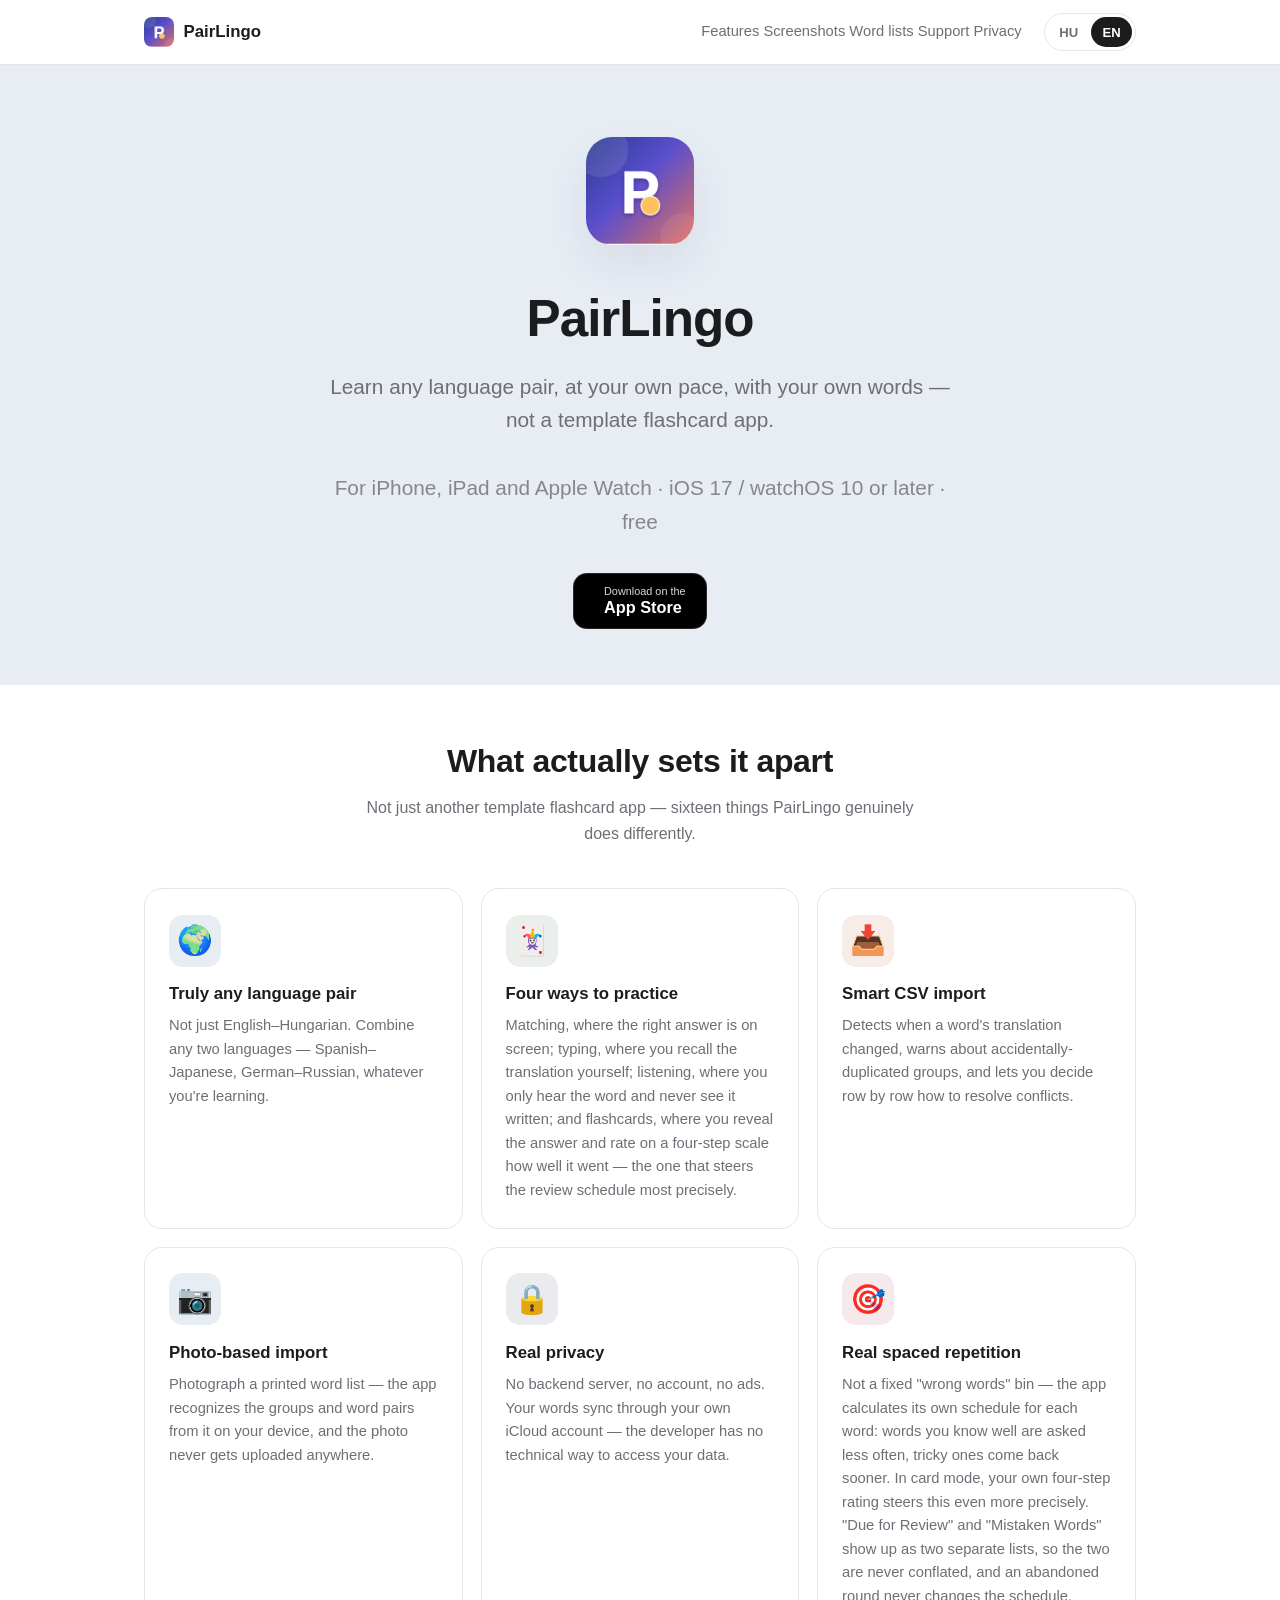
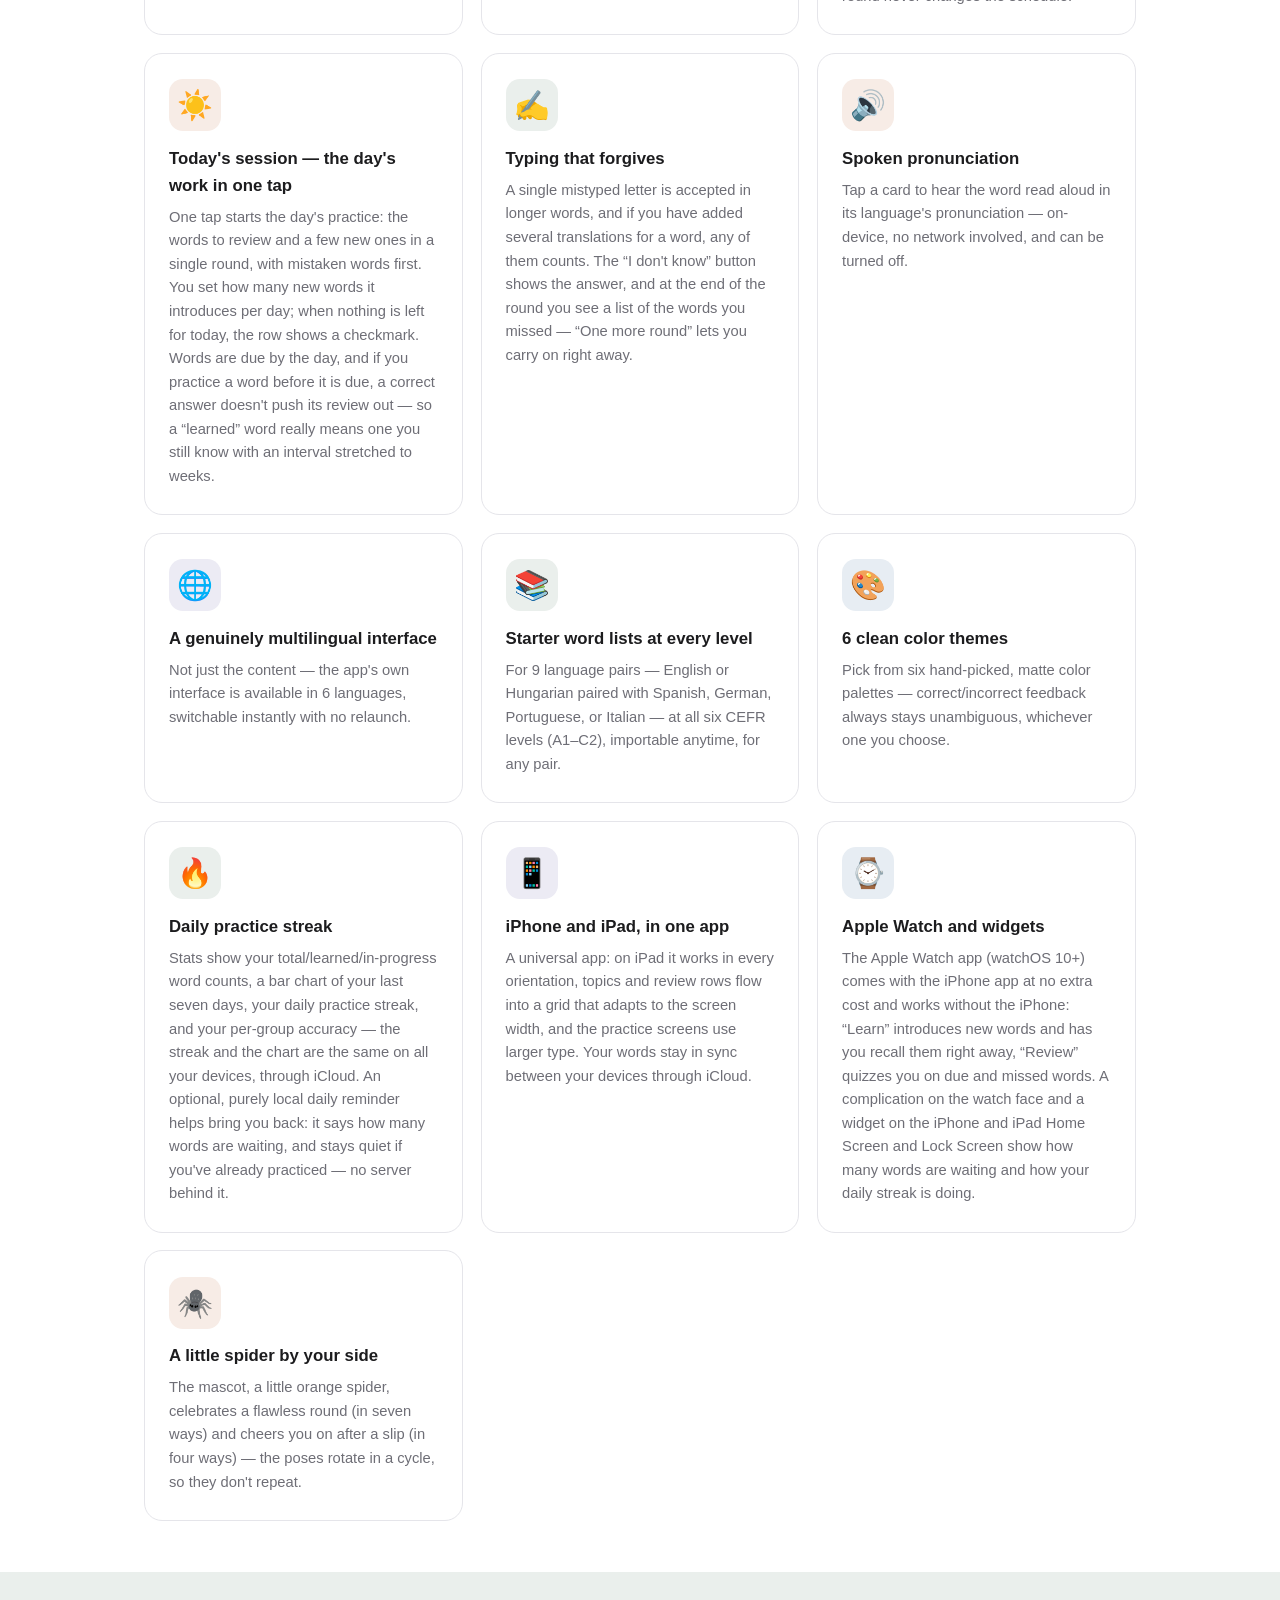
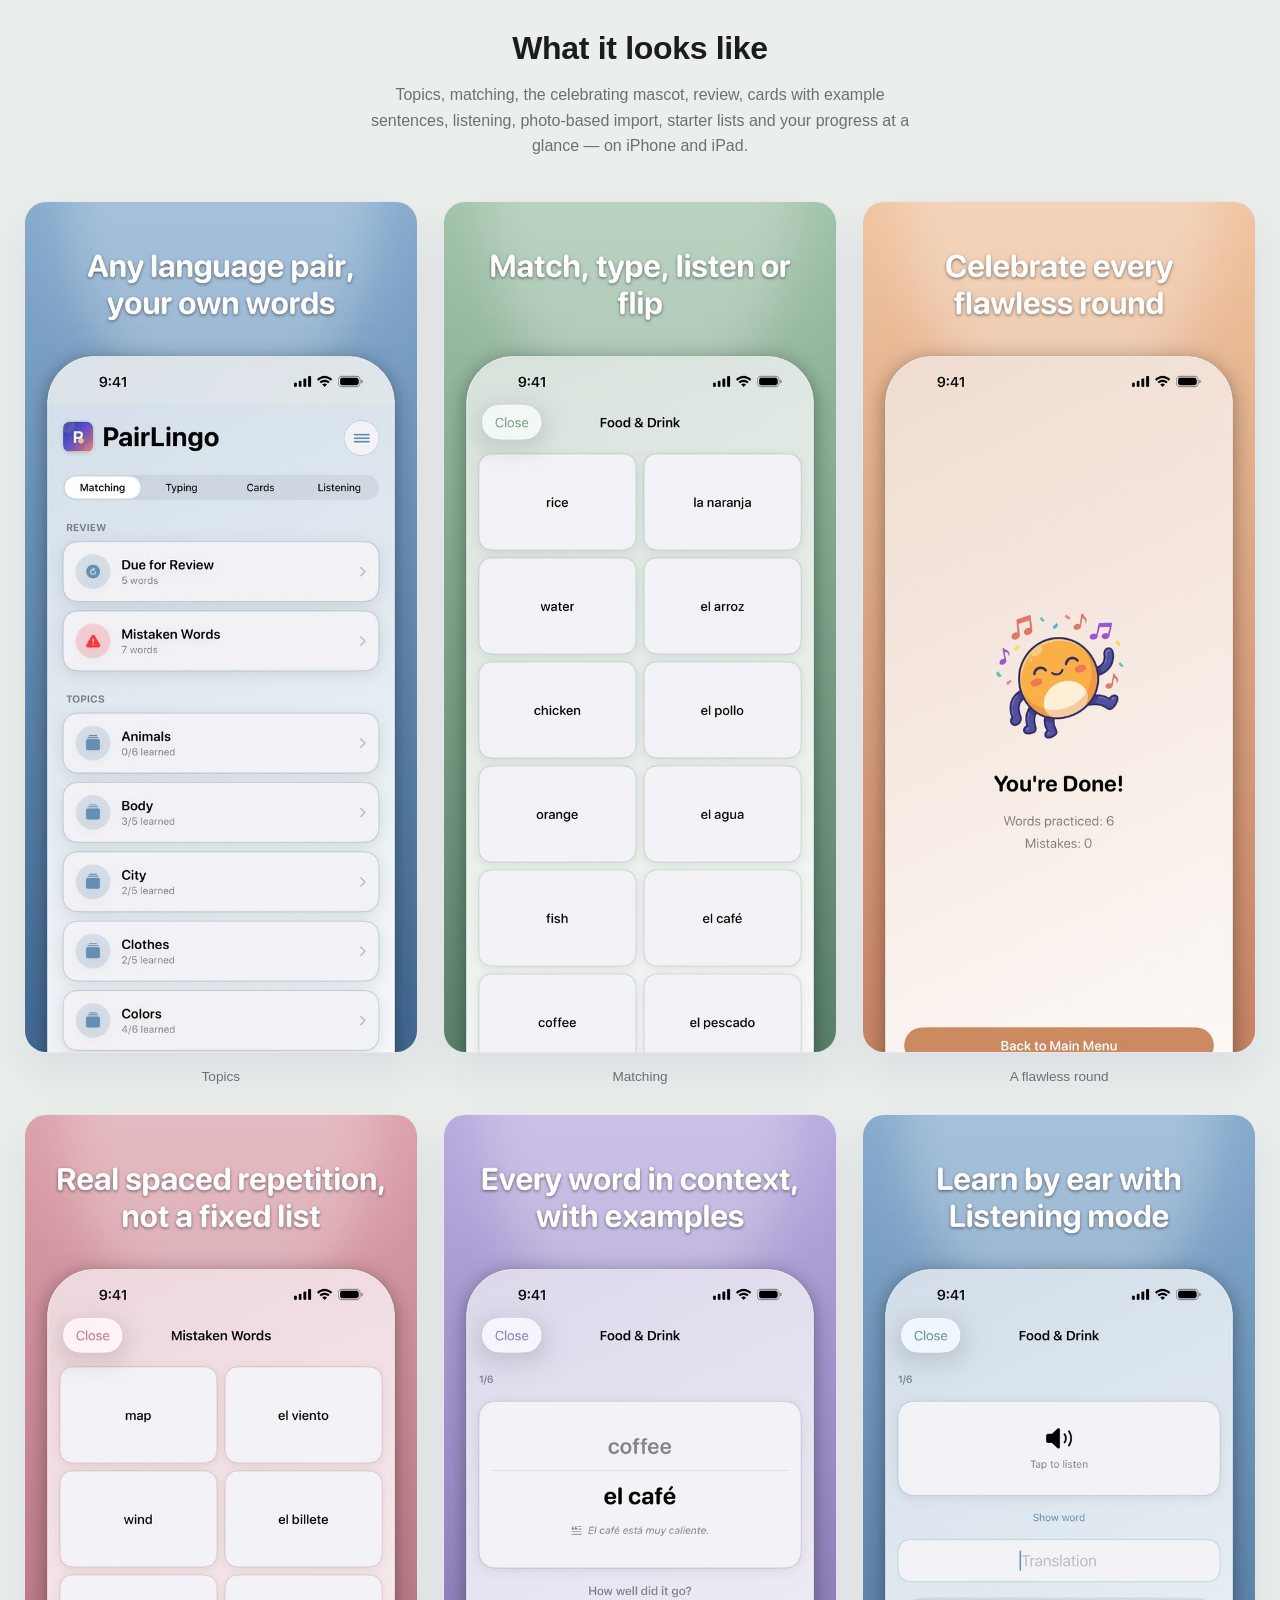
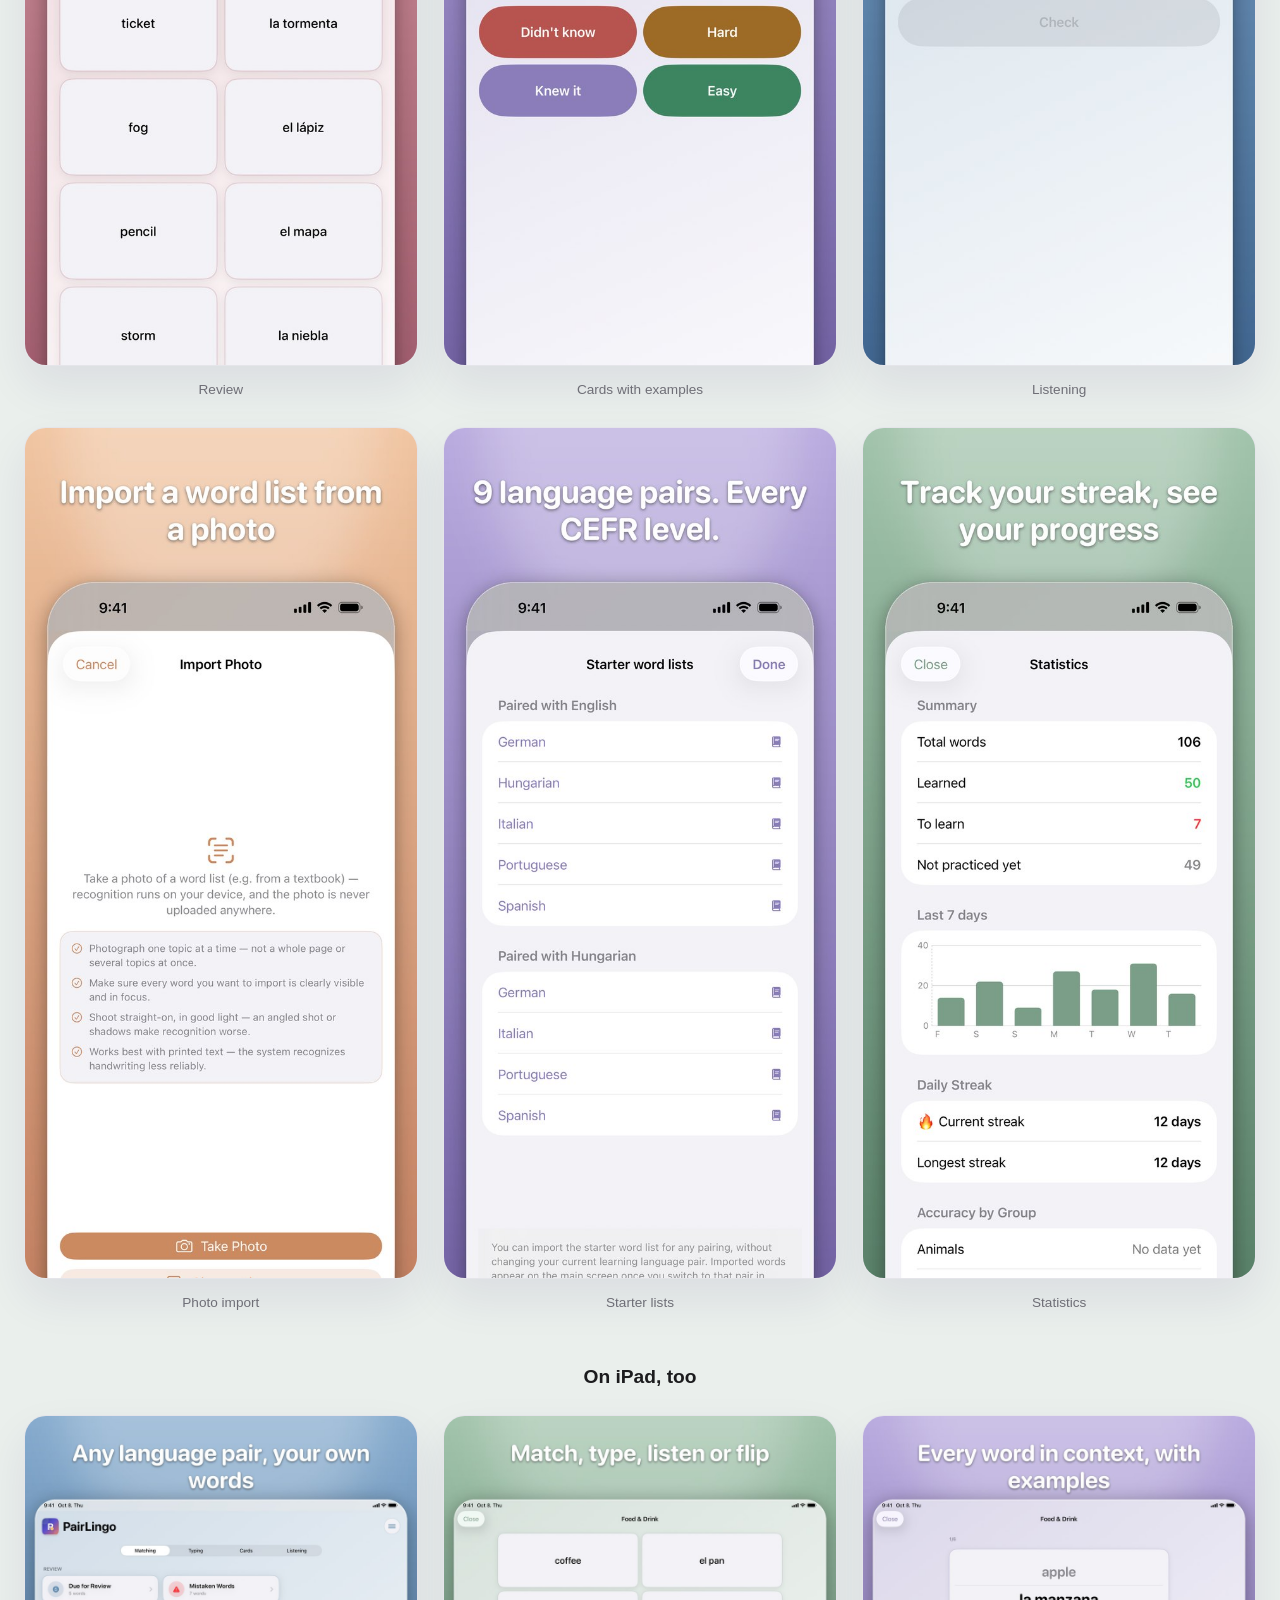
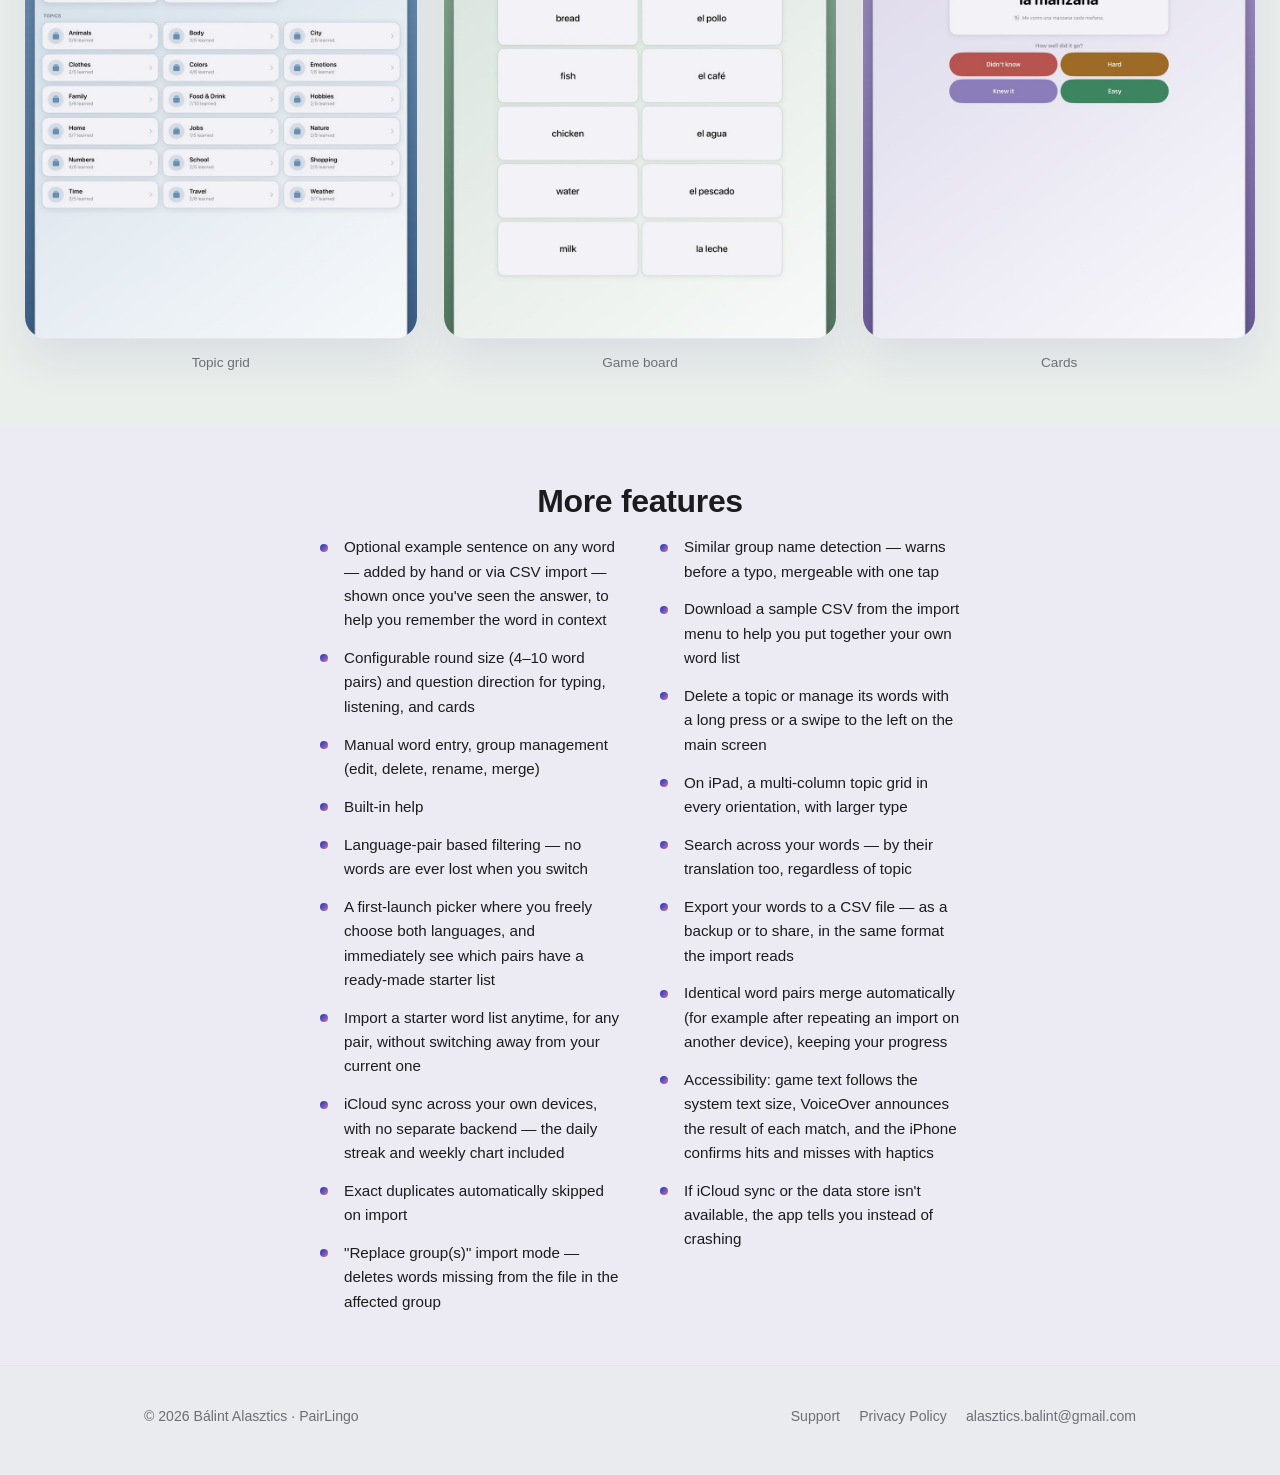
==== commit 2e0b2ff8: "PairLingo 1.8: weboldal és adatvédelmi szabályzat az Apple Watch, a widget és az új funkciók miatt N" ====
--- a/index.html
+++ b/index.html
@@ -4,7 +4,7 @@
 <meta charset="UTF-8">
 <meta name="viewport" content="width=device-width, initial-scale=1">
 <title>PairLingo — Bármilyen nyelvpár tanulása / Any Language Pair, Your Words</title>
-<meta name="description" content="PairLingo: natív szópárosító nyelvtanuló app iPhone-ra és iPadre, tetszőleges nyelvpárhoz, saját szavakból. / PairLingo: a native word-matching app for iPhone and iPad for any language pair, built from your own words.">
+<meta name="description" content="PairLingo: natív szópárosító nyelvtanuló app iPhone-ra, iPadre és Apple Watchra, tetszőleges nyelvpárhoz, saját szavakból. / PairLingo: a native word-matching app for iPhone, iPad and Apple Watch for any language pair, built from your own words.">
 <link rel="icon" href="assets/icon-1024.png">
 <link rel="apple-touch-icon" href="assets/icon-1024.png">
 <link rel="stylesheet" href="assets/style.css">
@@ -46,8 +46,8 @@
       <div data-lang="en">
         <p class="tagline">Learn any language pair, at your own pace, with your own words — not a template flashcard app.</p>
       </div>
-      <p class="tagline platforms" data-lang="hu">iPhone-ra és iPadre · iOS 17 vagy újabb · ingyenes</p>
-      <p class="tagline platforms" data-lang="en">For iPhone and iPad · iOS 17 or later · free</p>
+      <p class="tagline platforms" data-lang="hu">iPhone-ra, iPadre és Apple Watchra · iOS 17 / watchOS 10 vagy újabb · ingyenes</p>
+      <p class="tagline platforms" data-lang="en">For iPhone, iPad and Apple Watch · iOS 17 / watchOS 10 or later · free</p>
 
       <div class="badge-row">
         <a class="store-badge" href="https://apps.apple.com/hu/app/pairlingo/id6796365637" target="_blank" rel="noopener">
@@ -69,11 +69,11 @@
     <div class="wrap">
       <div data-lang="hu">
         <h2 class="section-title">Amiben tényleg más</h2>
-        <p class="section-sub">Nem egy újabb sablon szókártya-app — tizenhárom dolog, amiben a PairLingo tényleg különbözik.</p>
+        <p class="section-sub">Nem egy újabb sablon szókártya-app — tizenhat dolog, amiben a PairLingo tényleg különbözik.</p>
       </div>
       <div data-lang="en">
         <h2 class="section-title">What actually sets it apart</h2>
-        <p class="section-sub">Not just another template flashcard app — thirteen things PairLingo genuinely does differently.</p>
+        <p class="section-sub">Not just another template flashcard app — sixteen things PairLingo genuinely does differently.</p>
       </div>
 
       <div class="feature-grid">
@@ -150,6 +150,30 @@
         </div>
 
         <div class="feature-card">
+          <span class="emoji peach">☀️</span>
+          <div data-lang="hu">
+            <h3>Mai adag — a nap teendője egy koppintással</h3>
+            <p>Egyetlen koppintás elindítja a nap gyakorlását: az ismétlendő szavak és néhány új szó egy körben, a hibázott szavak elsőbbségével. Te állítod be, naponta hány új szót vezessen be; ha mára nincs több teendő, a sor kipipálva áll. Az esedékesség napra szól, és ha egy szót a határideje előtt gyakorolsz, a helyes válasz nem tolja ki az ismétlését — így a „megtanult” szó tényleg azt jelenti, hogy hetekre kitolt időközzel is megy.</p>
+          </div>
+          <div data-lang="en">
+            <h3>Today's session — the day's work in one tap</h3>
+            <p>One tap starts the day's practice: the words to review and a few new ones in a single round, with mistaken words first. You set how many new words it introduces per day; when nothing is left for today, the row shows a checkmark. Words are due by the day, and if you practice a word before it is due, a correct answer doesn't push its review out — so a “learned” word really means one you still know with an interval stretched to weeks.</p>
+          </div>
+        </div>
+
+        <div class="feature-card">
+          <span class="emoji sage">✍️</span>
+          <div data-lang="hu">
+            <h3>Gépelés, ami megbocsát</h3>
+            <p>Egy betűnyi elírást a hosszabb szavaknál elfogad, és ha egy szóra több fordítást is felvettél, bármelyik jó válasz. A „Nem tudom” gomb megmutatja a megoldást, a kör végén pedig az elhibázott szavak listáját látod — a „Még egy kör” gombbal rögtön folytathatod.</p>
+          </div>
+          <div data-lang="en">
+            <h3>Typing that forgives</h3>
+            <p>A single mistyped letter is accepted in longer words, and if you have added several translations for a word, any of them counts. The “I don't know” button shows the answer, and at the end of the round you see a list of the words you missed — “One more round” lets you carry on right away.</p>
+          </div>
+        </div>
+
+        <div class="feature-card">
           <span class="emoji peach">🔊</span>
           <div data-lang="hu">
             <h3>Kiejtés-felolvasás</h3>
@@ -201,11 +225,11 @@
           <span class="emoji sage">🔥</span>
           <div data-lang="hu">
             <h3>Napi gyakorlási sorozat</h3>
-            <p>A statisztika mutatja az összes/megtanult/tanulandó szavaid számát, egy oszlopdiagramot az elmúlt hét napodról, a napi gyakorlási sorozatodat, és a csoportonkénti pontosságodat. Egy opcionális, tisztán helyi napi emlékeztető segít visszatérni — nincs mögötte szerver.</p>
+            <p>A statisztika mutatja az összes/megtanult/tanulás alatt lévő szavaid számát, egy oszlopdiagramot az elmúlt hét napodról, a napi gyakorlási sorozatodat, és a csoportonkénti pontosságodat — a sorozat és a diagram minden eszközödön ugyanaz, az iCloudon át. Egy opcionális, tisztán helyi napi emlékeztető segít visszatérni: megmondja, hány szó vár ismétlésre, és nem szól, ha aznap már gyakoroltál — nincs mögötte szerver.</p>
           </div>
           <div data-lang="en">
             <h3>Daily practice streak</h3>
-            <p>Stats show your total/learned/to-learn word counts, a bar chart of your last seven days, your daily practice streak, and your per-group accuracy. An optional, purely local daily reminder helps bring you back — no server behind it.</p>
+            <p>Stats show your total/learned/in-progress word counts, a bar chart of your last seven days, your daily practice streak, and your per-group accuracy — the streak and the chart are the same on all your devices, through iCloud. An optional, purely local daily reminder helps bring you back: it says how many words are waiting, and stays quiet if you've already practiced — no server behind it.</p>
           </div>
         </div>
 
@@ -218,6 +242,18 @@
           <div data-lang="en">
             <h3>iPhone and iPad, in one app</h3>
             <p>A universal app: on iPad it works in every orientation, topics and review rows flow into a grid that adapts to the screen width, and the practice screens use larger type. Your words stay in sync between your devices through iCloud.</p>
+          </div>
+        </div>
+
+        <div class="feature-card">
+          <span class="emoji ocean">⌚</span>
+          <div data-lang="hu">
+            <h3>Apple Watch és widgetek</h3>
+            <p>Az iPhone apphoz tartozó Apple Watch app (watchOS 10+, külön vásárlás nélkül) az iPhone nélkül is működik: a „Tanulás” új szavakat mutat be, majd rögtön felidézteti őket, az „Ismétlés” az esedékes és elhibázott szavakat kérdezi vissza. Az óralapon komplikáció, az iPhone és az iPad kezdő- és zárolási képernyőjén widget mutatja, hány szó vár ismétlésre, és hogy áll a napi sorozatod.</p>
+          </div>
+          <div data-lang="en">
+            <h3>Apple Watch and widgets</h3>
+            <p>The Apple Watch app (watchOS 10+) comes with the iPhone app at no extra cost and works without the iPhone: “Learn” introduces new words and has you recall them right away, “Review” quizzes you on due and missed words. A complication on the watch face and a widget on the iPhone and iPad Home Screen and Lock Screen show how many words are waiting and how your daily streak is doing.</p>
           </div>
         </div>
 
@@ -334,13 +370,18 @@
         <li>Nyelvpár-alapú szűrés — semmilyen szavad nem vész el váltáskor</li>
         <li>Induláskori nyelvválasztó, ahol mindkét nyelvet szabadon kiválaszthatod, és rögtön látod, mely párokhoz van kész alapszókészlet</li>
         <li>Kezdő szókészlet importálása bármikor, bármelyik nyelvpárhoz, a jelenlegi váltása nélkül</li>
-        <li>iCloud-szinkronizáció a saját eszközeid között, külön backend nélkül</li>
+        <li>iCloud-szinkronizáció a saját eszközeid között, külön backend nélkül — a napi sorozat és a heti diagram is</li>
         <li>Pontos duplikátumok automatikus kihagyása importáláskor</li>
         <li>"Csoport(ok) lecserélése" import mód — a fájlból kimaradt szavak törlése az érintett csoportból</li>
         <li>Hasonló csoportnév felismerése — figyelmeztet elgépelés előtt, egy gombbal összevonható</li>
         <li>Minta CSV letölthető az import menüből, hogy könnyebben összeállítsd a saját szólistádat</li>
         <li>Témakör törlése és szavainak kezelése hosszú nyomással vagy balra húzással a főképernyőn</li>
         <li>iPaden többoszlopos témakör-rács minden tájolásban, nagyobb betűkkel</li>
+        <li>Keresés a szavak között — a fordításuk alapján is, témakörtől függetlenül</li>
+        <li>A szavaid exportálása CSV fájlba — biztonsági mentésnek vagy megosztáshoz, ugyanabban a formátumban, amit az import beolvas</li>
+        <li>Az azonos szópárok automatikus egyesítése (például egy másik eszközön megismételt import után), a haladásod megtartásával</li>
+        <li>Akadálymentesség: a játék szövegei követik a rendszer szövegméretét, a VoiceOver bemondja a párosítás eredményét, az iPhone rezgéssel is jelzi a találatot és a hibát</li>
+        <li>Ha az iCloud-szinkron vagy az adattár nem érhető el, az app figyelmeztet, nem omlik össze</li>
       </ul>
       <ul class="more-list" data-lang="en">
         <li>Optional example sentence on any word — added by hand or via CSV import — shown once you've seen the answer, to help you remember the word in context</li>
@@ -350,13 +391,18 @@
         <li>Language-pair based filtering — no words are ever lost when you switch</li>
         <li>A first-launch picker where you freely choose both languages, and immediately see which pairs have a ready-made starter list</li>
         <li>Import a starter word list anytime, for any pair, without switching away from your current one</li>
-        <li>iCloud sync across your own devices, with no separate backend</li>
+        <li>iCloud sync across your own devices, with no separate backend — the daily streak and weekly chart included</li>
         <li>Exact duplicates automatically skipped on import</li>
         <li>"Replace group(s)" import mode — deletes words missing from the file in the affected group</li>
         <li>Similar group name detection — warns before a typo, mergeable with one tap</li>
         <li>Download a sample CSV from the import menu to help you put together your own word list</li>
         <li>Delete a topic or manage its words with a long press or a swipe to the left on the main screen</li>
         <li>On iPad, a multi-column topic grid in every orientation, with larger type</li>
+        <li>Search across your words — by their translation too, regardless of topic</li>
+        <li>Export your words to a CSV file — as a backup or to share, in the same format the import reads</li>
+        <li>Identical word pairs merge automatically (for example after repeating an import on another device), keeping your progress</li>
+        <li>Accessibility: game text follows the system text size, VoiceOver announces the result of each match, and the iPhone confirms hits and misses with haptics</li>
+        <li>If iCloud sync or the data store isn't available, the app tells you instead of crashing</li>
       </ul>
     </div>
   </section>
